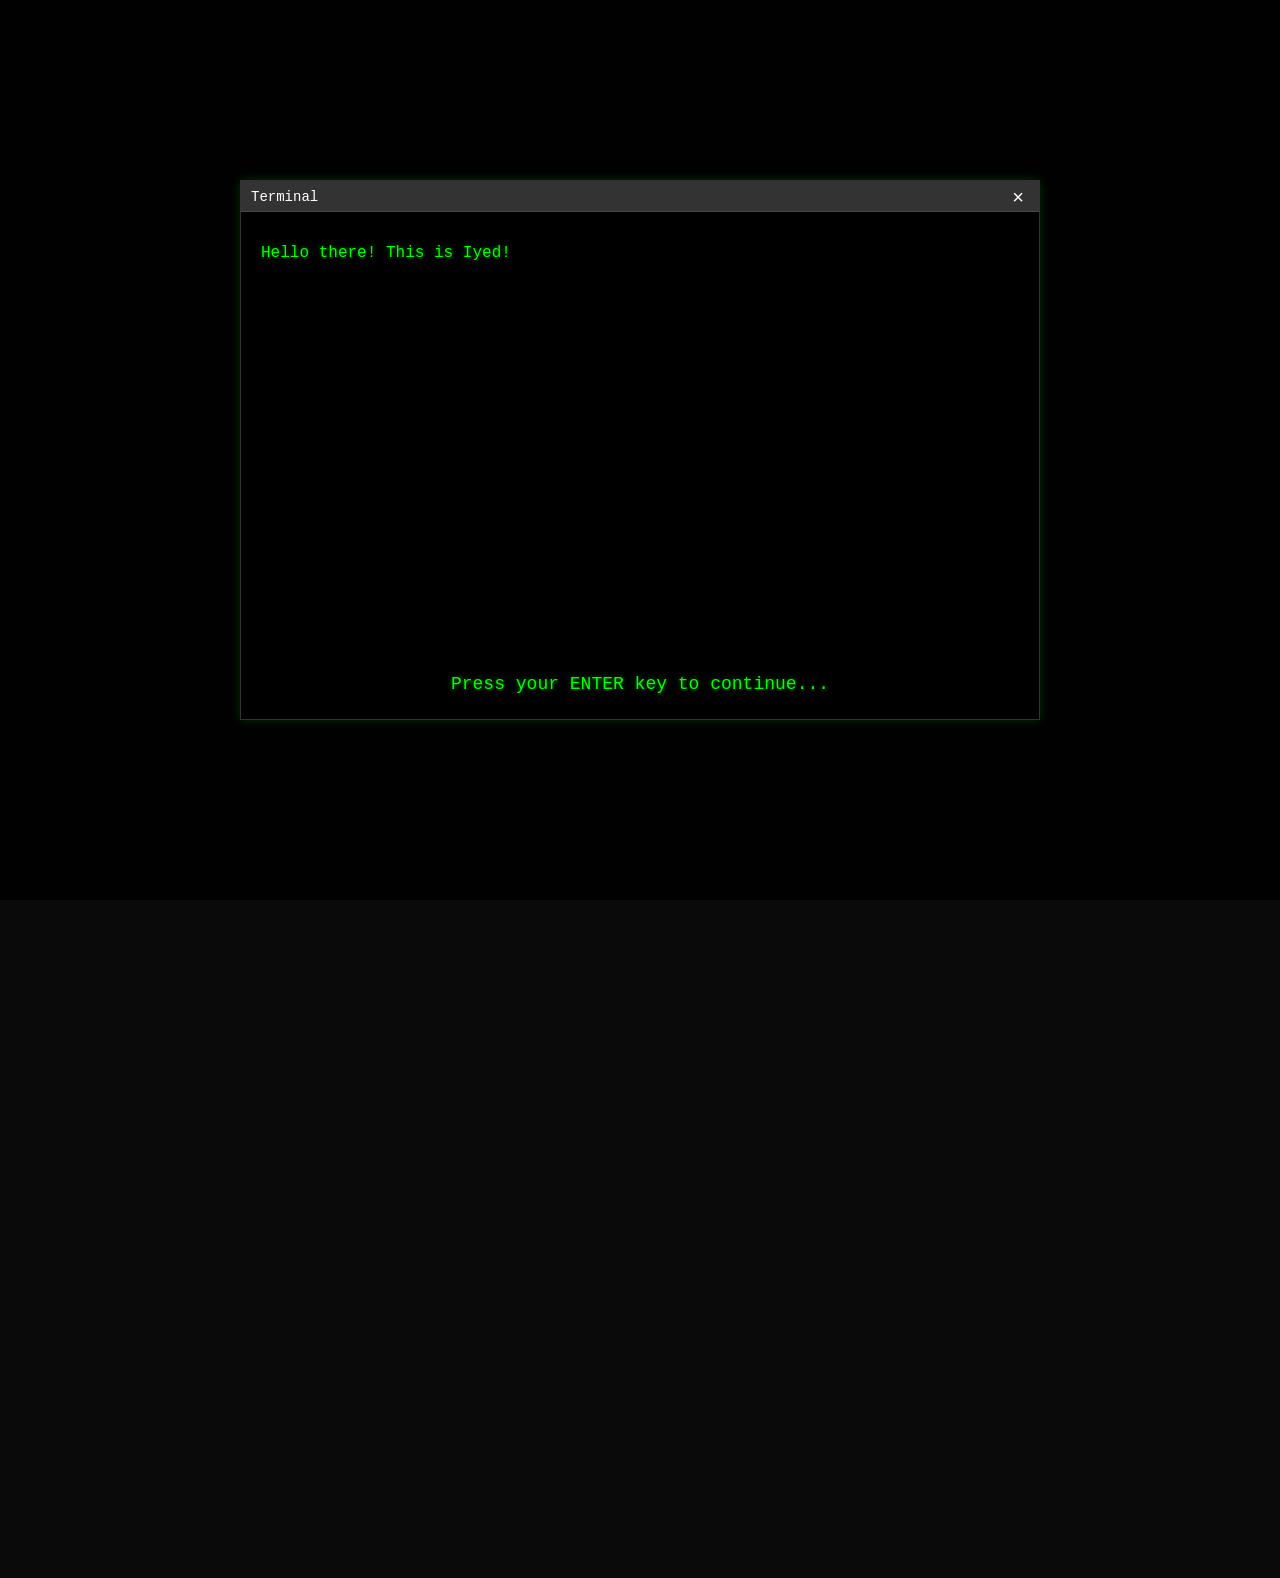
==== index.html @ 649e8eeb "Initial commit: Portfolio website with cyberpunk theme" ====
<!DOCTYPE html>
<html lang="en">
<head>
    <meta charset="UTF-8">
    <meta name="viewport" content="width=device-width, initial-scale=1.0">
    <title>Iyed Acheche | Cybersecurity Portfolio</title>
    <link rel="icon" type="image/x-icon" href="assets/images/profile-pic.ico">
    <link rel="stylesheet" href="styles.css">
    <link rel="stylesheet" href="https://cdnjs.cloudflare.com/ajax/libs/font-awesome/6.0.0/css/all.min.css">
</head>
<body>
    <!-- Terminal Intro Screen -->
    <div id="terminal-intro" class="active">
        <div class="terminal-content">
            <button class="close-button">×</button>
            <div id="terminal-text"></div>
            <div class="enter-prompt">Press your ENTER key to continue...</div>
        </div>
    </div>

    <!-- Main Content -->
    <main id="main-content" class="hidden">
        <header>
            <h1 id="glitch-name">IYED ACHECHE</h1>
            <p class="subtitle">{ STUDENT @ TCU }</p>
        </header>

        <section id="about">
            <h2>&lt;About_Me&gt;</h2>
            <div class="container">
                <div class="pixelated-image">
                    <img src="assets/images/iyed_acheche_professional_shot.jpeg" alt="Iyed Acheche - TCU Student">
                    <div class="pixel-overlay"></div>
                </div>
                <div class="about-text">
                    <p>I'm Iyed Acheche, a driven computer science student who began his journey at the African Leadership Academy in South Africa and now studies at TCU, pursuing my passion for building meaningful tech solutions. I'm especially inspired by Pan-African tech innovation and hope to play a role in shaping its future. I'm eager to bring my energy, creativity, and curiosity to a team that values impact and fresh ideas — and if we can share a few laughs along the way, even better.</p>
                </div>
            </div>
        </section>

        <section id="projects">
            <h2>&lt;Coding_Projects&gt;</h2>
            <div class="project-grid">
                <div class="project-card">
                    <h3>Hogwarts Artifacts Online</h3>
                    <p>A Java-based web application for managing magical artifacts, demonstrating secure software development practices and backend architecture.</p>
                    <div class="project-links">
                        <a href="https://github.com/IyedAcheche/hogwarts-artifacts-online" target="_blank" title="View Source Code">
                            <i class="fab fa-github"></i>
                        </a>
                    </div>
                </div>
                <div class="project-card">
                    <h3>Froggie Five-O <span class="status-tag">(Ongoing)</span></h3>
                    <p>A safety escort service application for TCU campus, built with React, Node.js, and MongoDB. Features real-time tracking, multi-role authentication, and interactive maps for campus safety.</p>
                    <div class="project-links">
                        <a href="https://github.com/IyedAcheche/froggie-five-o-project" target="_blank" title="View Source Code">
                            <i class="fab fa-github"></i>
                        </a>
                    </div>
                </div>
                <div class="project-card">
                    <h3>Next Project</h3>
                    <div class="coming-soon">
                        <i class="fas fa-code"></i>
                        <p>Coming Soon</p>
                    </div>
                    <div class="project-links">
                        <a href="#" title="Coming Soon">
                            <i class="fab fa-github"></i>
                        </a>
                    </div>
                </div>
            </div>
        </section>

        <section id="buttons-container">
            <h2>&lt;Resources&gt;</h2>
            <div class="container">
                <div class="buttons-wrapper">
                    <a href="assets/pdf/Get-To-Know-Iyed-Acheche.pdf" target="_blank" class="cyber-button">VIEW RESUME</a>
                    <button id="joke-button" class="cyber-button">GET A DAD JOKE</button>
                </div>
            </div>
            <div id="joke-terminal">
                <div class="joke-header">Dad Joke Terminal</div>
                <div id="joke-text"></div>
                <div class="joke-countdown"></div>
            </div>
        </section>

        <footer>
            <h2 class="contact-heading">Let's get in touch!</h2>
            <div class="social-links">
                <a href="https://github.com/IyedAcheche" class="social-icon" target="_blank" title="GitHub Profile">
                    <i class="fab fa-github"></i>
                </a>
                <a href="https://www.linkedin.com/in/iyedacheche/" class="social-icon" target="_blank" title="LinkedIn Profile">
                    <i class="fab fa-linkedin"></i>
                </a>
                <a href="https://x.com/iyedacheche" class="social-icon" target="_blank" title="X Profile">
                    <i class="fab fa-twitter"></i>
                </a>
                <a href="mailto:iyed.acheche@tcu.edu" class="social-icon" title="Email Me">
                    <i class="fas fa-envelope"></i>
                </a>
            </div>
        </footer>
    </main>
    <script src="script.js"></script>
</body>
</html>
---- styles.css ----
/* Variables */
:root {
    --primary-color: #00ff00;
    --secondary-color: #008000;
    --bg-color: #0a0a0a;
    --text-color: #ffffff;
    --card-bg: #111111;
    --purple-accent: #9333ea;
}

/* Base Styles */
* {
    margin: 0;
    padding: 0;
    box-sizing: border-box;
}

body {
    background-color: var(--bg-color);
    color: var(--text-color);
    font-family: 'Courier New', monospace;
    line-height: 1.6;
}

/* Terminal Intro Styles */
#terminal-intro {
    position: fixed;
    top: 0;
    left: 0;
    width: 100%;
    height: 100%;
    background: rgba(0, 0, 0, 0.95);
    display: flex;
    align-items: center;
    justify-content: center;
    z-index: 1000;
    font-family: 'Courier New', monospace;
}

.terminal-content {
    width: 80%;
    max-width: 800px;
    height: 60vh;
    background: rgba(0, 0, 0, 0.9);
    border: 1px solid #333;
    box-shadow: 0 0 10px rgba(0, 255, 0, 0.2);
    padding: 0;
    position: relative;
    overflow: hidden;
    transform-origin: center center;
    display: flex;
    flex-direction: column;
    will-change: transform;
}

.terminal-content::before {
    content: '';
    position: absolute;
    top: 0;
    left: 0;
    right: 0;
    height: 30px;
    background: #333;
    border-bottom: 1px solid #444;
    display: flex;
    align-items: center;
    justify-content: space-between;
    padding: 0 10px;
}

.terminal-content::after {
    content: 'Terminal';
    position: absolute;
    top: 5px;
    left: 10px;
    color: #fff;
    font-size: 14px;
}

.close-button {
    position: absolute;
    top: 5px;
    right: 10px;
    background: none;
    border: none;
    color: #fff;
    font-size: 20px;
    cursor: pointer;
    padding: 0 5px;
    transition: color 0.3s;
    z-index: 1;
}

.close-button:hover {
    color: #f00;
}

#terminal-intro.collapse {
    animation: techFadeOut 0.8s forwards;
    pointer-events: none;
}

@keyframes techFadeOut {
    0% {
        transform: scale(1);
        opacity: 1;
        filter: brightness(1) contrast(1);
    }
    20% {
        transform: scale(0.95);
        opacity: 0.9;
        filter: brightness(1.2) contrast(1.2);
    }
    40% {
        transform: scale(0.9);
        opacity: 0.8;
        filter: brightness(1.5) contrast(1.5);
    }
    60% {
        transform: scale(0.8);
        opacity: 0.6;
        filter: brightness(2) contrast(2);
    }
    80% {
        transform: scale(0.6);
        opacity: 0.3;
        filter: brightness(3) contrast(3);
    }
    100% {
        transform: scale(0);
        opacity: 0;
        filter: brightness(4) contrast(4);
        display: none;
    }
}

#terminal-intro.collapse .terminal-content {
    animation: glitchOut 0.8s forwards;
}

@keyframes glitchOut {
    0% {
        transform: scale(1);
        opacity: 1;
    }
    15% {
        transform: scale(0.95) translateX(2px);
        opacity: 0.9;
    }
    30% {
        transform: scale(0.9) translateX(-2px);
        opacity: 0.8;
    }
    45% {
        transform: scale(0.8) translateX(3px);
        opacity: 0.6;
    }
    60% {
        transform: scale(0.6) translateX(-3px);
        opacity: 0.4;
    }
    75% {
        transform: scale(0.4) translateX(4px);
        opacity: 0.2;
    }
    90% {
        transform: scale(0.2) translateX(-4px);
        opacity: 0.1;
    }
    100% {
        transform: scale(0);
        opacity: 0;
        display: none;
    }
}

#terminal-text {
    margin-top: 40px;
    color: #0f0;
    font-size: 16px;
    line-height: 1.5;
    text-shadow: 0 0 5px rgba(0, 255, 0, 0.5);
    padding: 20px;
    flex: 1;
    position: relative;
    white-space: pre-wrap;
    transform-origin: inherit;
    will-change: transform;
    overflow: hidden;
}

.terminal-cursor {
    display: inline-block;
    width: 12px;
    height: 20px;
    background: #0f0;
    animation: blink 1s infinite;
    position: absolute;
    top: 0;
    left: 0;
}

.typing-cursor {
    position: relative;
    display: inline-block;
}

.typing-cursor::after {
    content: '|';
    position: absolute;
    right: -5px;
    color: #0f0;
    animation: blink 1s infinite;
}

.enter-prompt {
    margin-top: 20px;
    color: #0f0;
    font-size: 18px;
    animation: pulse 2s infinite;
    text-shadow: 0 0 5px rgba(0, 255, 0, 0.5);
    padding: 20px;
    text-align: center;
}

@keyframes pulse {
    0% { opacity: 0.4; }
    50% { opacity: 1; }
    100% { opacity: 0.4; }
}

/* Falling Letters Animation */
.falling-letter {
    position: absolute;
    color: #0f0;
    animation: fall 2s forwards;
    pointer-events: none;
}

@keyframes fall {
    0% {
        transform: translateY(0) rotate(0deg);
        opacity: 1;
    }
    100% {
        transform: translateY(100vh) rotate(360deg);
        opacity: 0;
    }
}

/* Layout */
#main-content {
    max-width: 1400px;
    margin: 0 auto;
    padding: 2rem;
    opacity: 0;
    position: relative;
    z-index: 1;
    visibility: hidden;
    display: flex;
    flex-direction: column;
    align-items: center;
}

#main-content:not(.hidden) {
    opacity: 1;
    visibility: visible;
    animation: quickReveal 0.3s forwards;
}

/* Header Styles */
header {
    text-align: center;
    margin-bottom: 4rem;
}

#glitch-name {
    font-size: 4rem;
    margin-bottom: 1rem;
    animation: glitch 3s infinite;
}

.subtitle {
    color: var(--primary-color);
    font-size: 1.2rem;
}

/* Section Headers */
section h2 {
    color: var(--primary-color);
    font-size: 2rem;
    font-family: 'Courier New', monospace;
    max-width: 900px;
    width: 100%;
    margin: 0 auto 2rem;
    text-align: left;
}

/* Common Container Styles */
.container {
    max-width: 900px;
    width: 100%;
    margin: 0 auto;
    position: relative;
}

/* About Section */
#about {
    width: 100%;
    margin-bottom: 4rem;
}

#about .container {
    display: flex;
    align-items: stretch;
    gap: 3rem;
    margin: 0 auto;
    max-width: 900px;
    width: 100%;
    padding: 0;
    min-height: 350px;
}

.pixelated-image {
    position: relative;
    width: 350px;
    height: 350px;
    flex-shrink: 0;
    border: 2px solid var(--primary-color);
    overflow: hidden;
}

.pixelated-image::after {
    content: '';
    position: absolute;
    inset: -2px;
    box-shadow: 0 0 15px var(--primary-color);
    pointer-events: none;
}

.pixelated-image img {
    width: 100%;
    height: 100%;
    object-fit: cover;
    filter: grayscale(100%) contrast(110%) brightness(95%);
}

.pixel-overlay {
    display: none;
}

.about-text {
    flex: 1;
    display: flex;
    align-items: center;
}

.about-text p {
    font-size: 1.1rem;
    line-height: 1.8;
    color: var(--text-color);
    opacity: 0.9;
}

/* Projects Section */
.project-grid {
    display: grid;
    grid-template-columns: repeat(3, 1fr);
    gap: 2rem;
    margin: 2rem 0;
    max-width: 900px;
    width: 100%;
}

.project-card {
    background: var(--card-bg);
    padding: 1.5rem;
    border: 1px solid var(--primary-color);
    transition: transform 0.3s;
    min-height: 250px;
    position: relative;
    display: flex;
    flex-direction: column;
}

.project-card:hover {
    transform: translateY(-5px);
}

.project-card h3 {
    color: var(--primary-color);
    margin-bottom: 0.8rem;
    font-size: 1.1rem;
    line-height: 1.4;
}

.status-tag {
    font-size: 0.8rem;
    color: var(--primary-color);
    opacity: 0.8;
    font-style: italic;
    margin-left: 0.5rem;
}

.project-card p {
    font-size: 0.85rem;
    line-height: 1.5;
    margin-bottom: 2rem;
    flex-grow: 1;
    overflow-y: auto;
    max-height: 150px;
}

.project-links {
    position: absolute;
    bottom: 1rem;
    left: 1rem;
}

.project-links a {
    color: var(--primary-color);
    font-size: 1.2rem;
    transition: color 0.3s;
}

.project-links a:hover {
    color: var(--secondary-color);
}

.coming-soon {
    color: var(--primary-color);
    opacity: 0.7;
    text-align: center;
    position: absolute;
    top: 50%;
    left: 50%;
    transform: translate(-50%, -50%);
    width: 100%;
}

/* Buttons Section */
#buttons-container {
    width: 100%;
    margin-bottom: 4rem;
}

#buttons-container .container {
    max-width: 900px;
    width: 100%;
    margin: 0 auto;
    position: relative;
}

.buttons-wrapper {
    display: flex;
    justify-content: center;
    gap: 4rem;
    margin: 2rem auto;
    max-width: 600px;
    position: relative;
    z-index: 3;
}

.cyber-button {
    background: var(--bg-color);
    padding: 20px 40px;
    text-decoration: none;
    font-family: 'Courier New', monospace;
    font-size: 1.2rem;
    position: relative;
    overflow: hidden;
    transition: all 0.3s ease;
    display: inline-block;
    cursor: pointer;
    min-width: 200px;
    text-transform: uppercase;
}

.cyber-button:first-child {
    border: 2px solid var(--primary-color);
    color: var(--primary-color);
}

.cyber-button:last-child {
    border: 2px solid var(--purple-accent);
    color: var(--purple-accent);
}

.cyber-button::before {
    content: '';
    position: absolute;
    inset: -2px;
    pointer-events: none;
    opacity: 0;
    transition: opacity 0.3s ease;
}

.cyber-button:first-child::before {
    box-shadow: 0 0 15px var(--primary-color);
}

.cyber-button:last-child::before {
    box-shadow: 0 0 15px var(--purple-accent);
}

.cyber-button:hover {
    transform: translateY(-2px);
}

.cyber-button:first-child:hover {
    background: transparent;
    color: var(--primary-color);
}

.cyber-button:last-child:hover {
    background: transparent;
    color: var(--purple-accent);
}

.cyber-button:hover::before {
    opacity: 1;
}

/* Dad Joke Terminal */
#joke-terminal {
    position: absolute;
    left: 50%;
    transform: translateX(-50%);
    width: 500px;
    height: 0;
    opacity: 0;
    background: var(--bg-color);
    border: 2px solid var(--primary-color);
    margin-top: 2rem;
    overflow: hidden;
    transition: all 0.3s ease;
    z-index: 2;
    display: flex;
    flex-direction: column;
    box-shadow: 0 0 15px rgba(0, 255, 0, 0.2);
}

#joke-terminal.active {
    height: 200px;
    opacity: 1;
}

.joke-header {
    background: var(--primary-color);
    color: var(--bg-color);
    padding: 8px 15px;
    font-family: 'Courier New', monospace;
    font-size: 1rem;
    text-align: center;
}

#joke-text {
    padding: 20px;
    font-family: 'Courier New', monospace;
    color: var(--primary-color);
    font-size: 1.1rem;
    line-height: 1.6;
    text-align: center;
    flex: 1;
    display: flex;
    align-items: center;
    justify-content: center;
    background: transparent;
}

.joke-countdown {
    padding: 8px 15px;
    font-family: 'Courier New', monospace;
    font-size: 0.9rem;
    color: var(--primary-color);
    text-align: center;
    height: 35px;
    display: flex;
    align-items: center;
    justify-content: center;
    border-top: 1px solid var(--primary-color);
    background: transparent;
}

/* Footer */
footer {
    position: relative;
    z-index: 1;
    background: var(--bg-color);
    padding: 1rem 0;
    transition: transform 0.3s ease, margin-top 0.3s ease;
}

footer.shift-down {
    margin-top: 200px;
    transform: translateY(0);
}

#contact {
    position: relative;
    z-index: 1;
    margin-top: 2rem;
    padding: 2rem 0;
}

.contact-heading {
    color: var(--primary-color);
    font-size: 1.5rem;
    font-family: 'Courier New', monospace;
    text-align: center;
    margin-bottom: 1rem;
}

.social-links {
    display: flex;
    gap: 30px;
    justify-content: center;
    position: relative;
    z-index: 3;
    padding: 0.5rem 0;
}

.social-icon {
    color: var(--primary-color);
    font-size: 24px;
    transition: 0.3s;
}

.social-icon:hover {
    transform: scale(1.2);
    color: var(--secondary-color);
}

/* Animations */
@keyframes quickReveal {
    0% { transform: scale(0.98); }
    100% { transform: scale(1); }
}

@keyframes glitch {
    0% { transform: none; opacity: 1; }
    7% { transform: skew(-0.5deg, -0.9deg); opacity: 0.75; }
    10% { transform: none; opacity: 1; }
    27% { transform: none; opacity: 1; }
    30% { transform: skew(0.8deg, -0.1deg); opacity: 0.75; }
    35% { transform: none; opacity: 1; }
    52% { transform: none; opacity: 1; }
    55% { transform: skew(-1deg, 0.2deg); opacity: 0.75; }
    50% { transform: none; opacity: 1; }
    100% { transform: none; opacity: 1; }
}

/* Responsive Design */
@media (max-width: 1024px) {
    #main-content { max-width: 1200px; }
    #about .container,
    .project-grid { max-width: 800px; }
    .pixelated-image {
        width: 220px;
        height: 320px;
    }
}

@media (max-width: 768px) {
    #about .container {
        flex-direction: column;
        text-align: center;
        align-items: center;
    }
    
    .pixelated-image {
        width: 180px;
        height: 260px;
        margin: 0 auto;
    }
    
    .about-text {
        padding-top: 2rem;
        max-width: 100%;
        text-align: center;
    }
    
    #glitch-name { font-size: 3rem; }
    
    .project-grid {
        grid-template-columns: 1fr;
        gap: 1.5rem;
    }
    
    .project-card { min-height: 200px; }
    
    #about h2 {
        text-align: center;
        padding: 0 1rem;
    }
    
    .buttons-wrapper {
        flex-direction: column;
        align-items: center;
        gap: 1rem;
    }
}
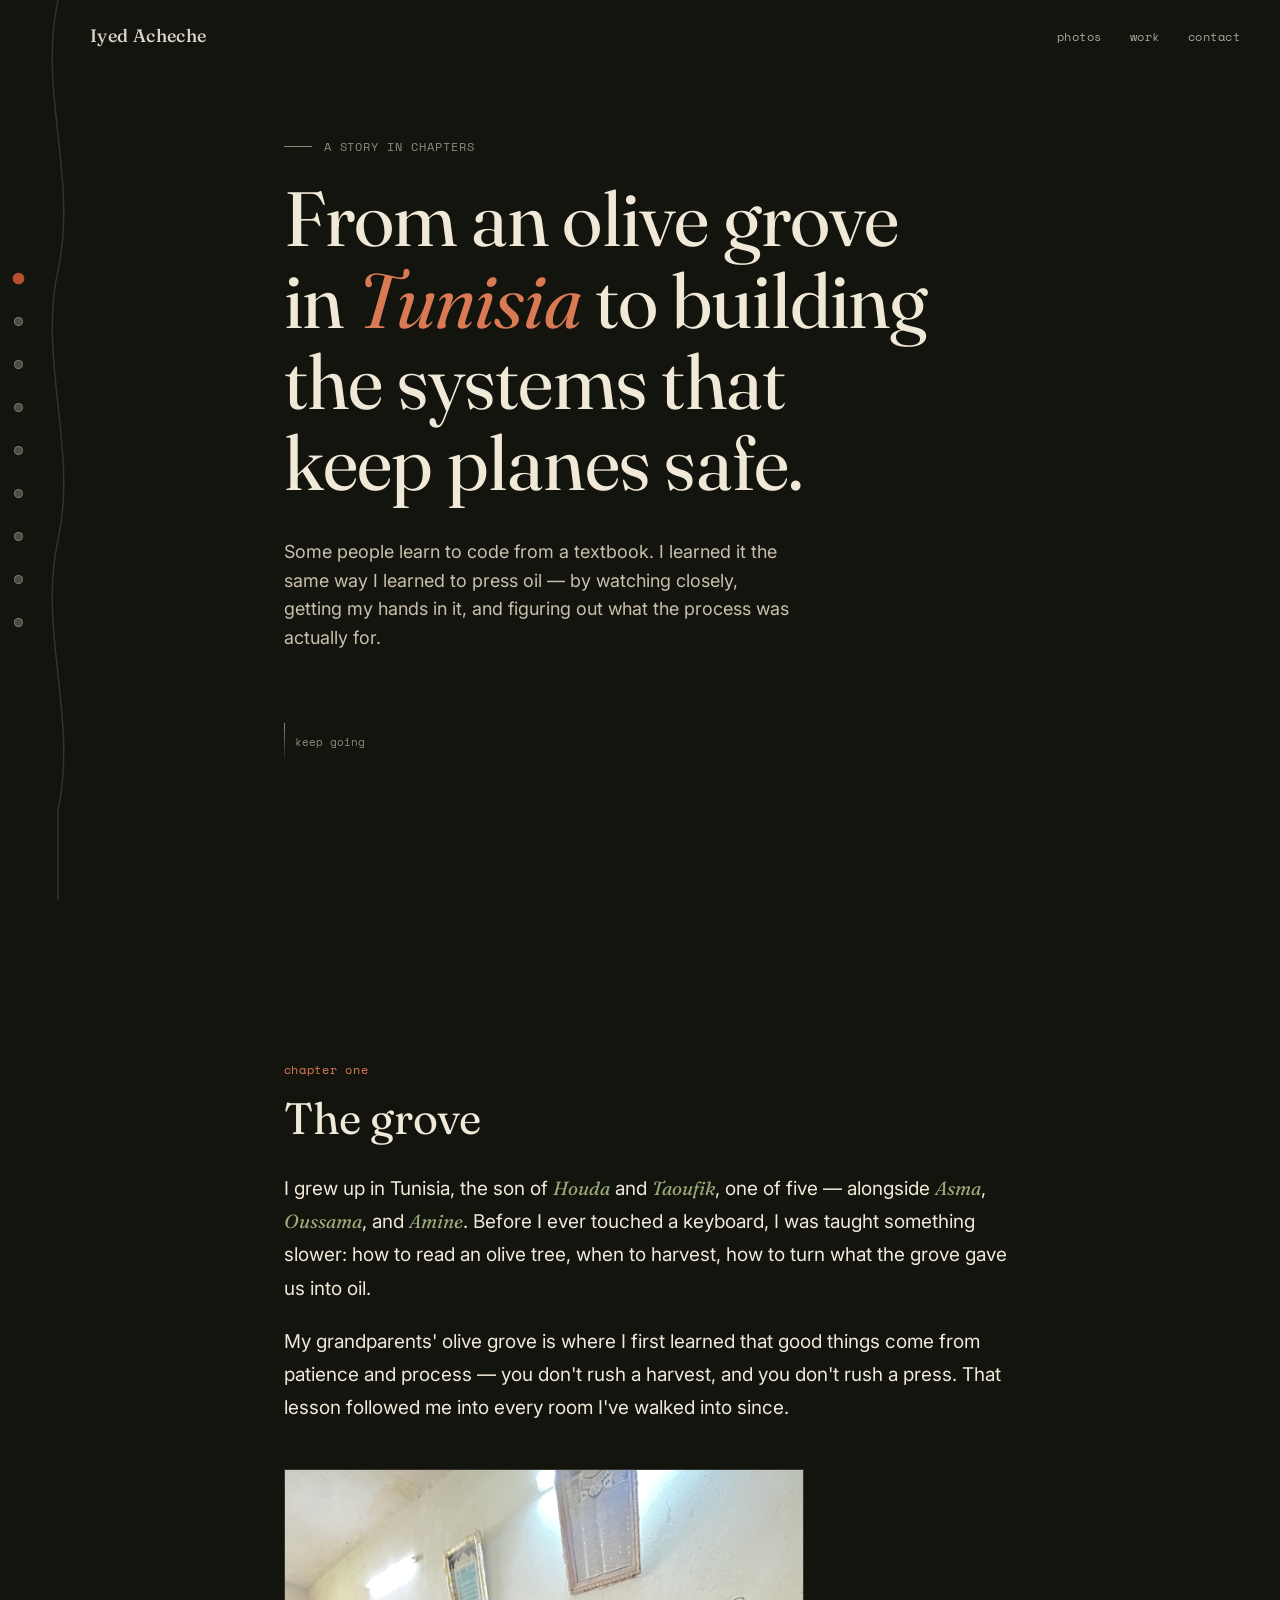
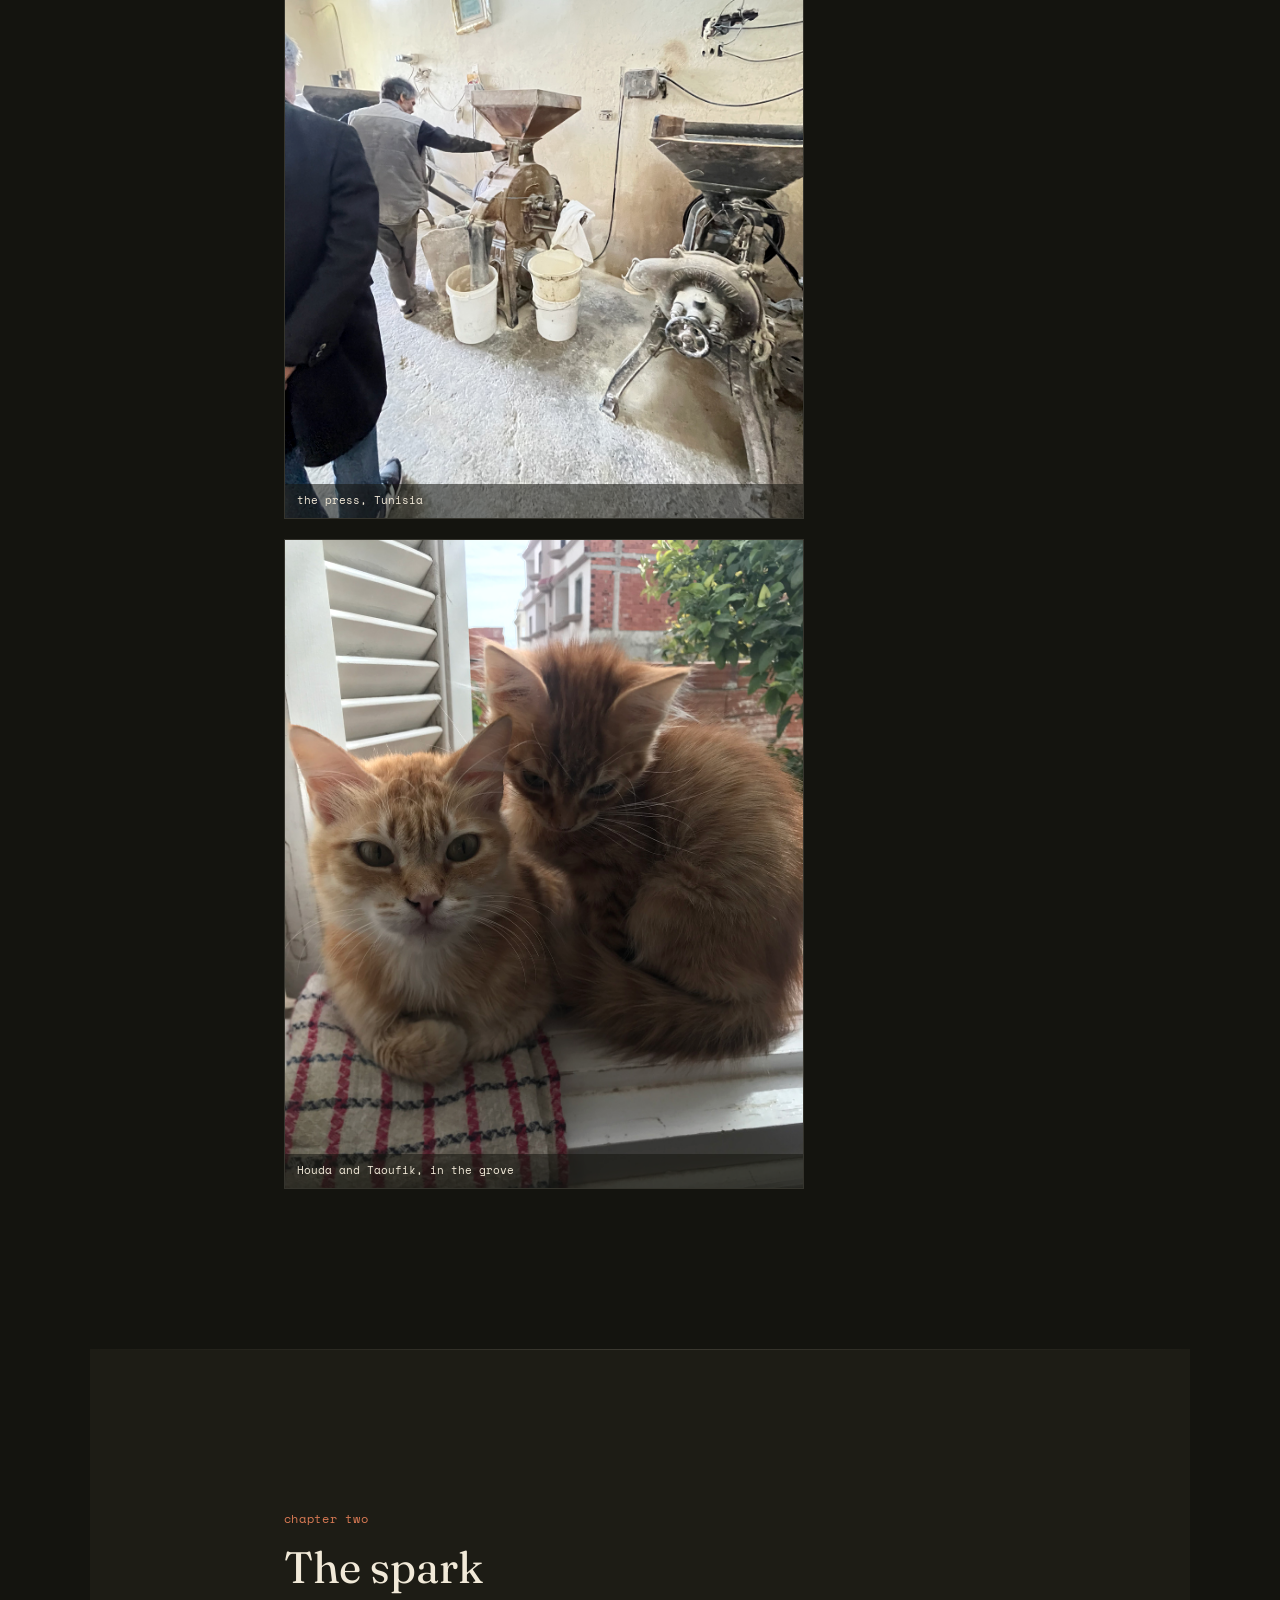
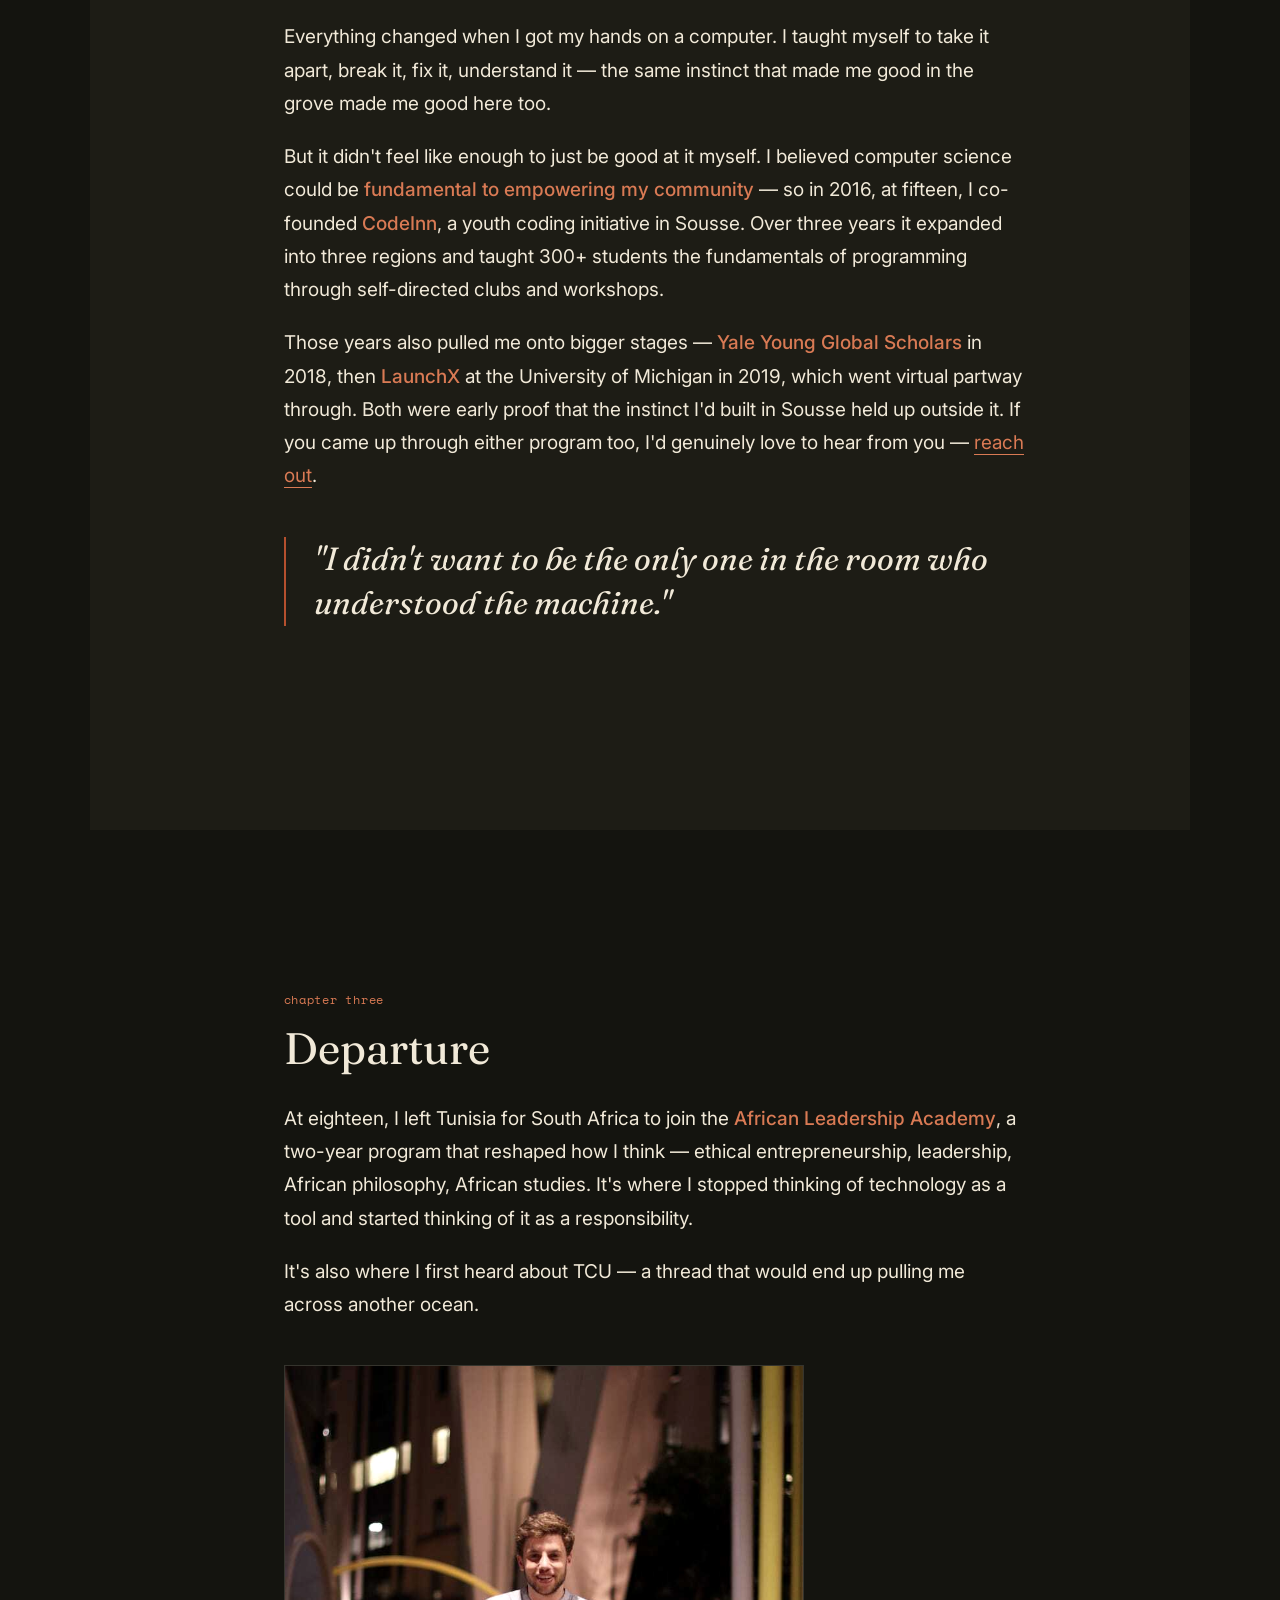
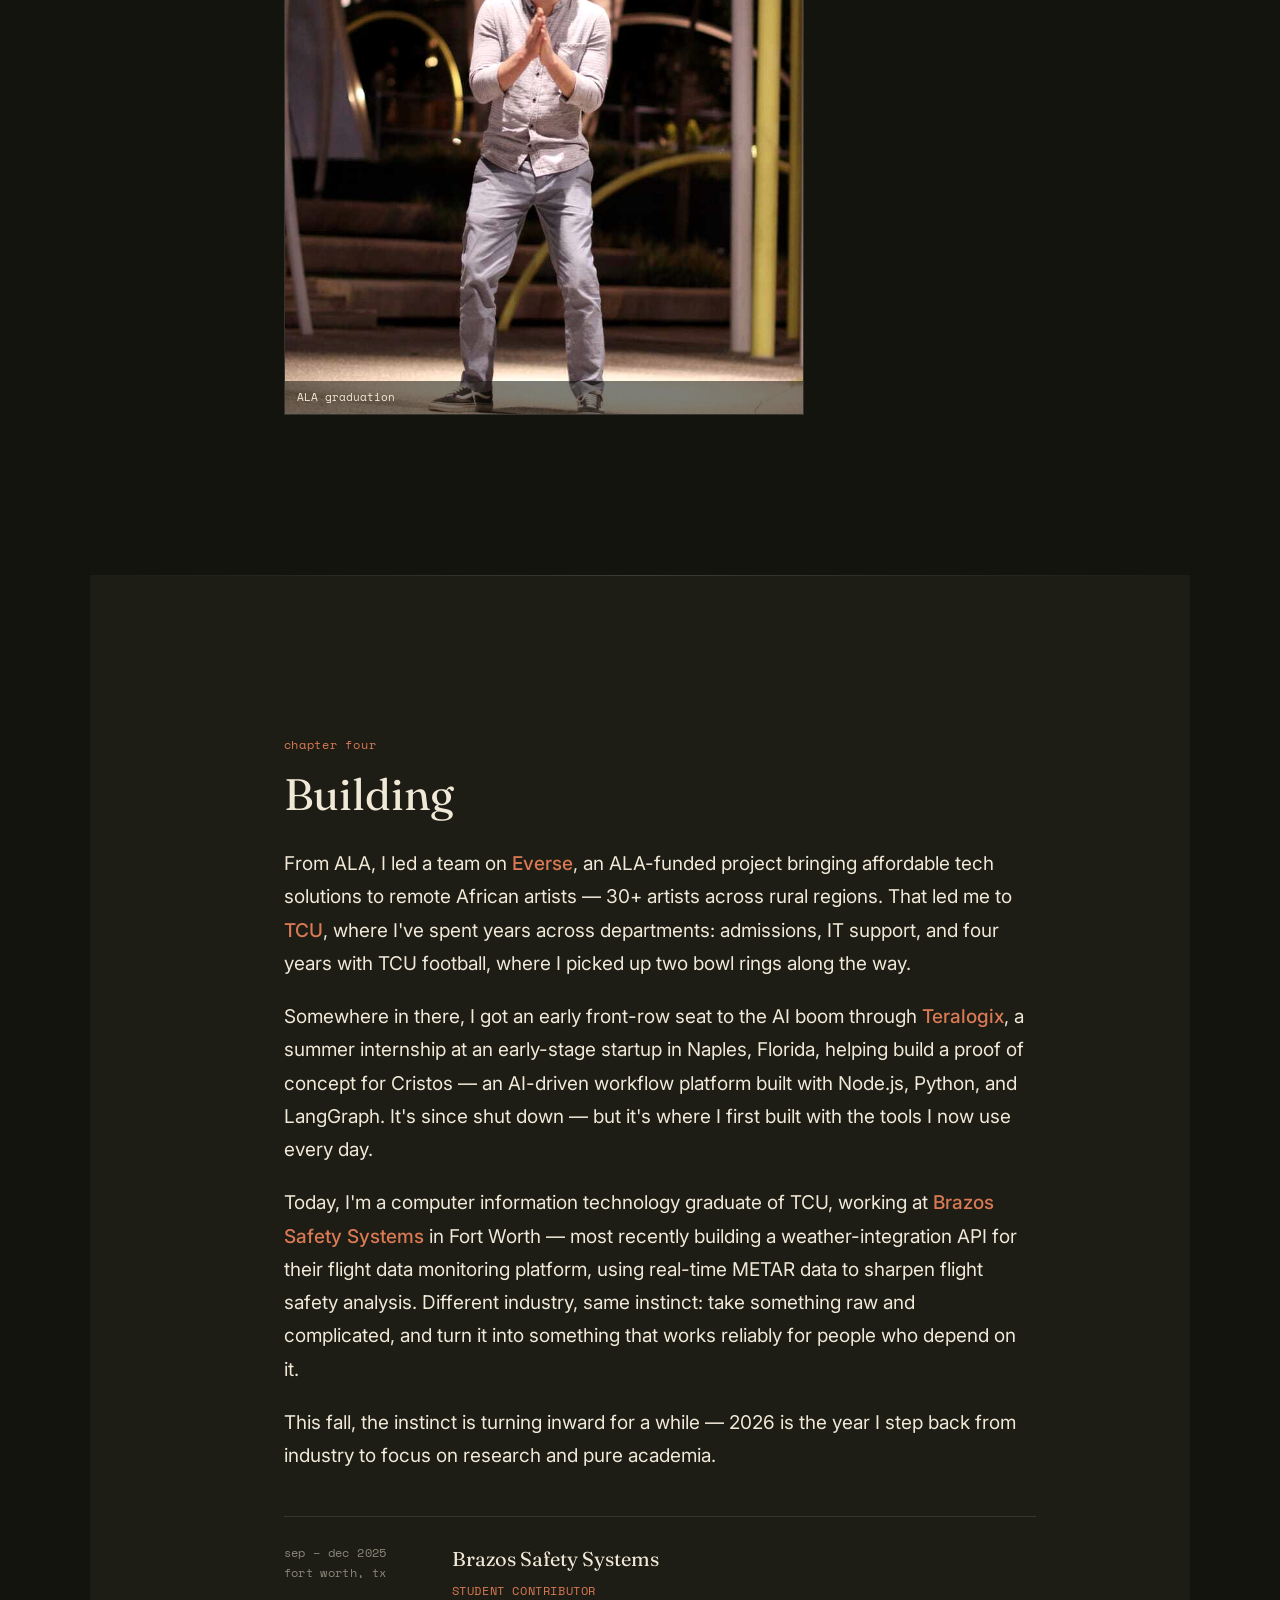
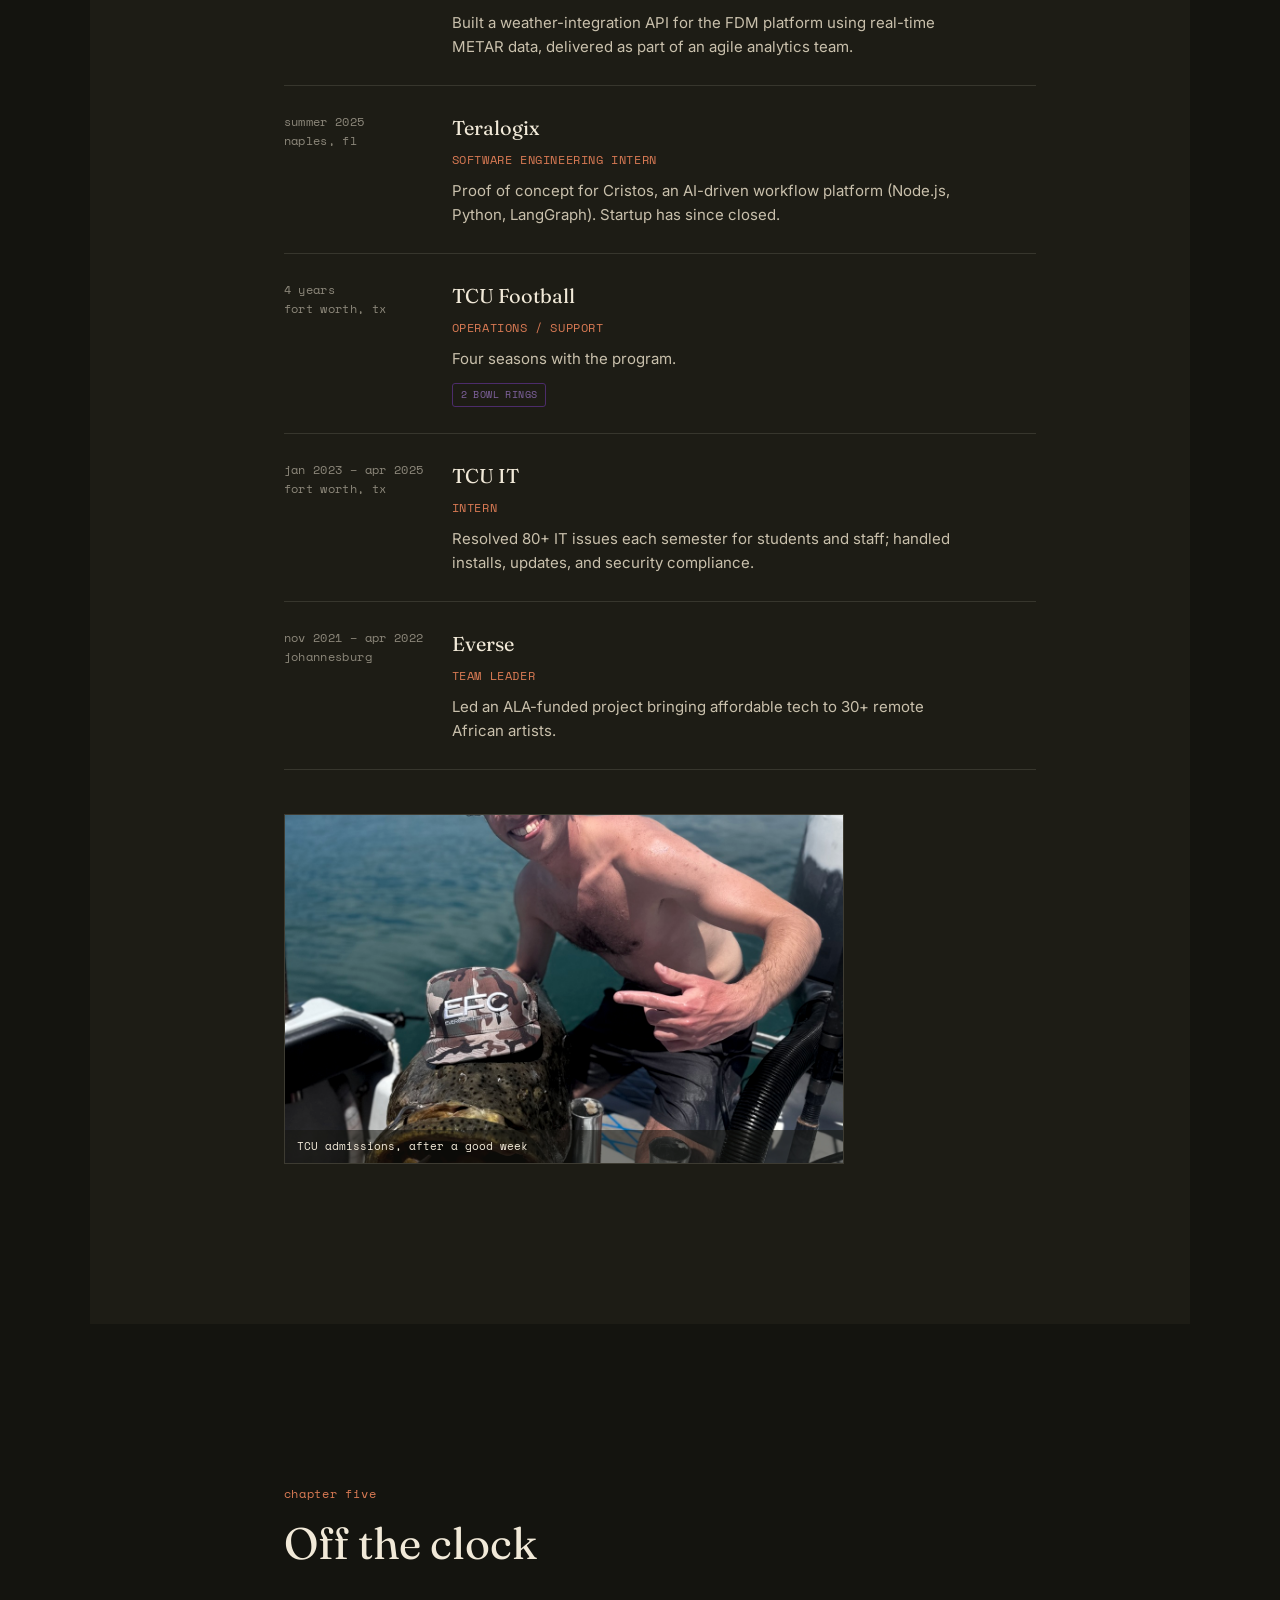
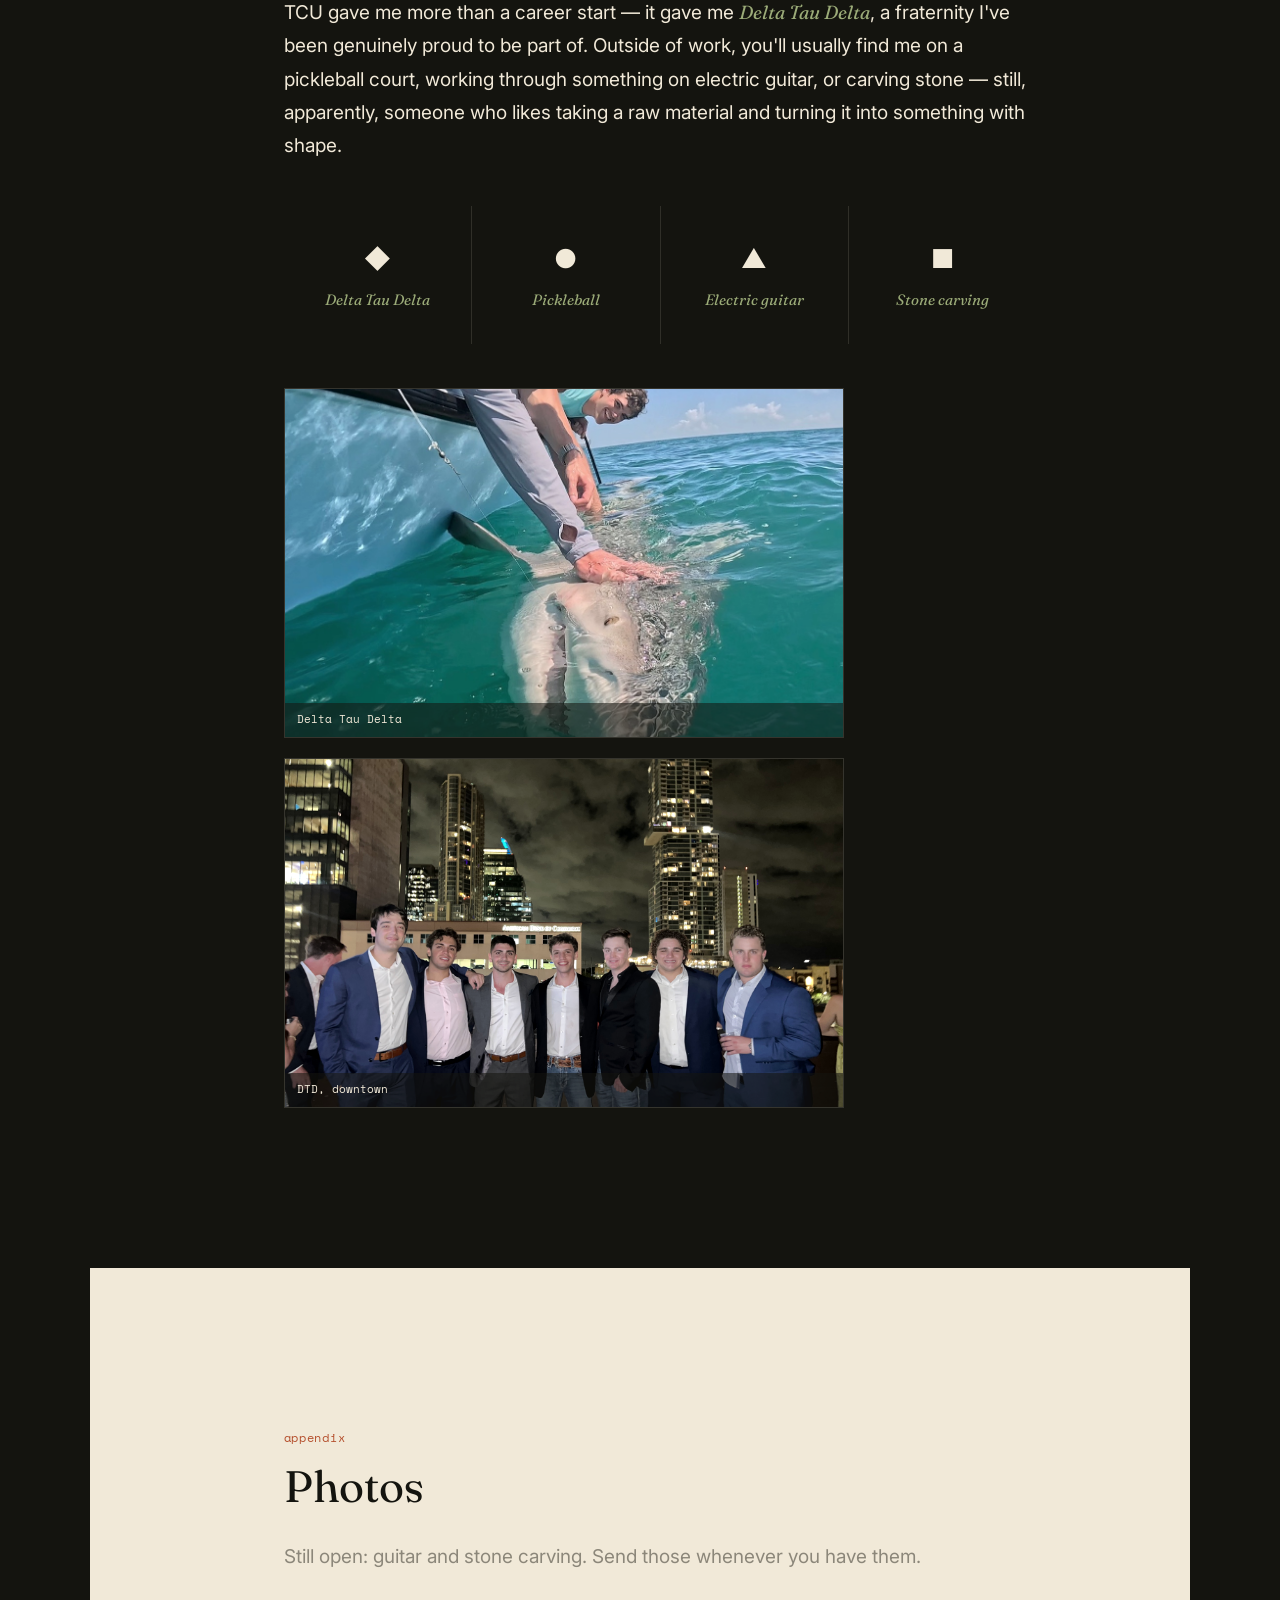
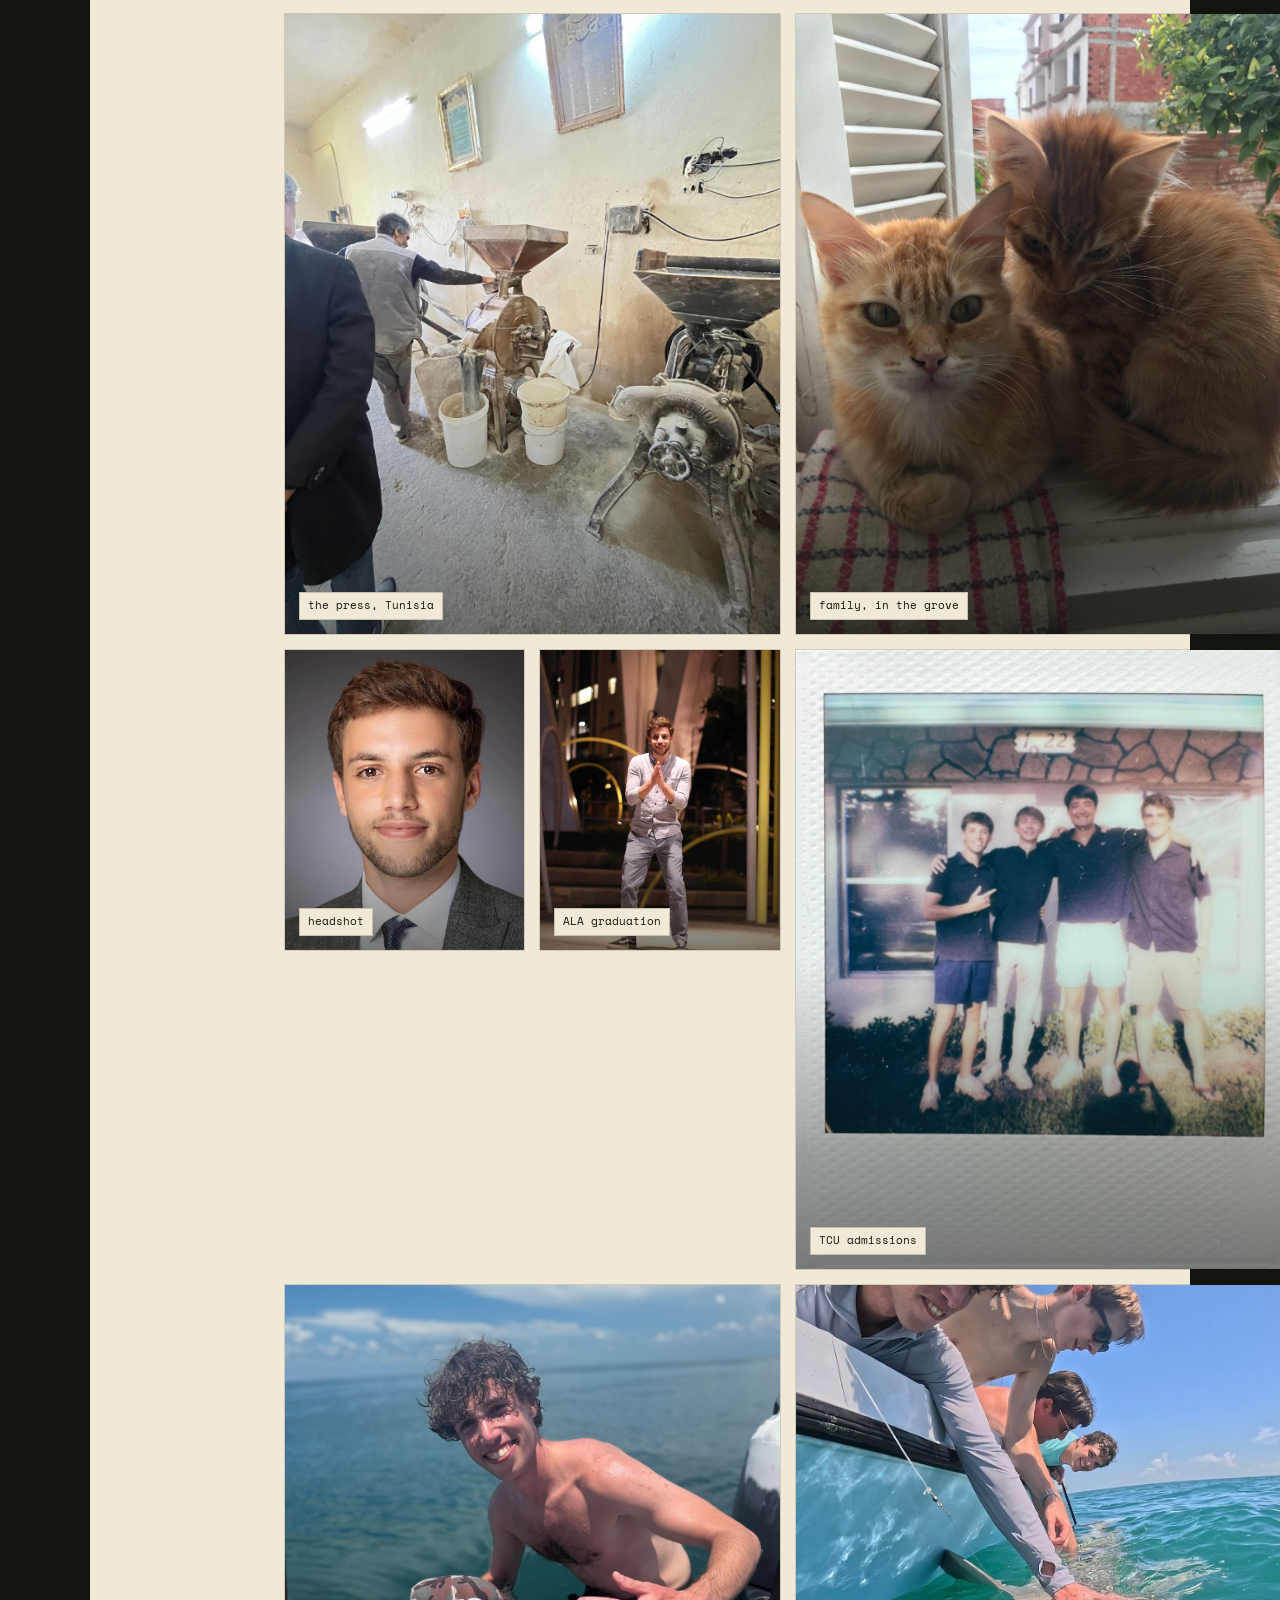
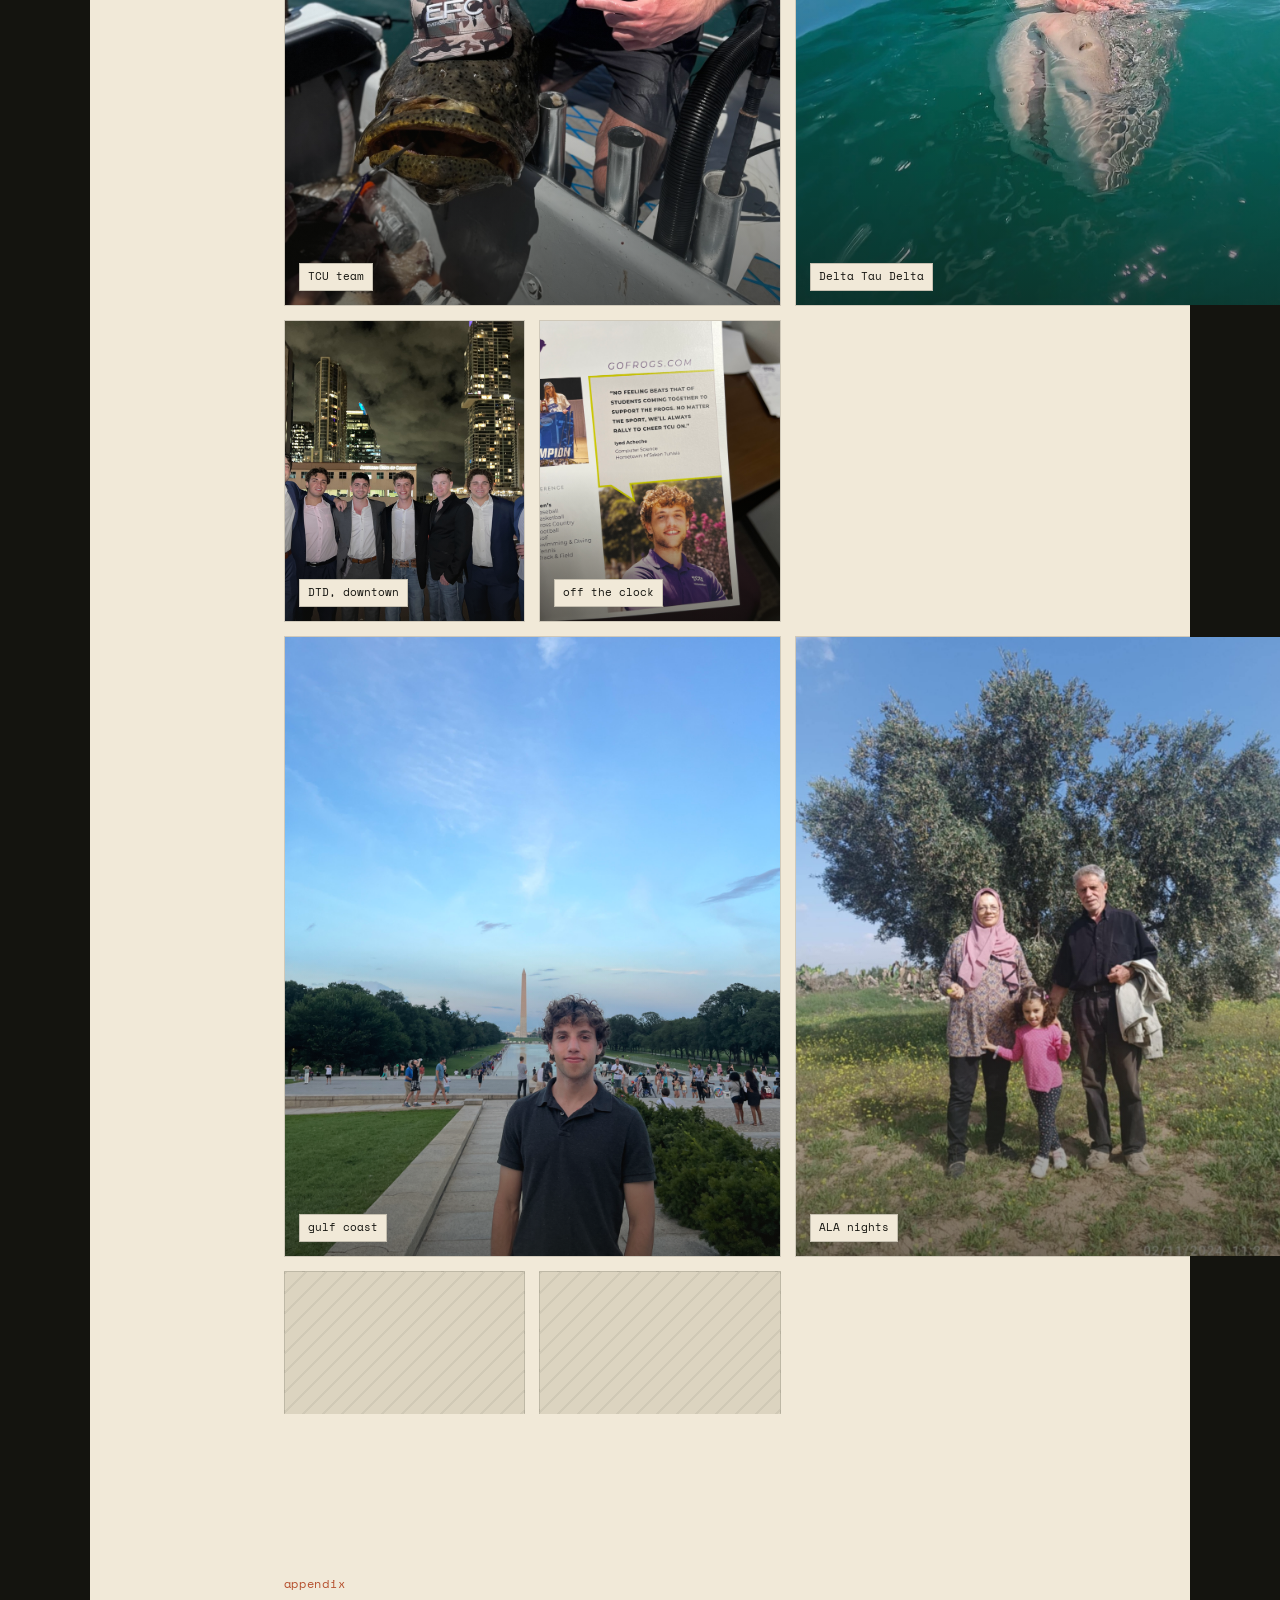
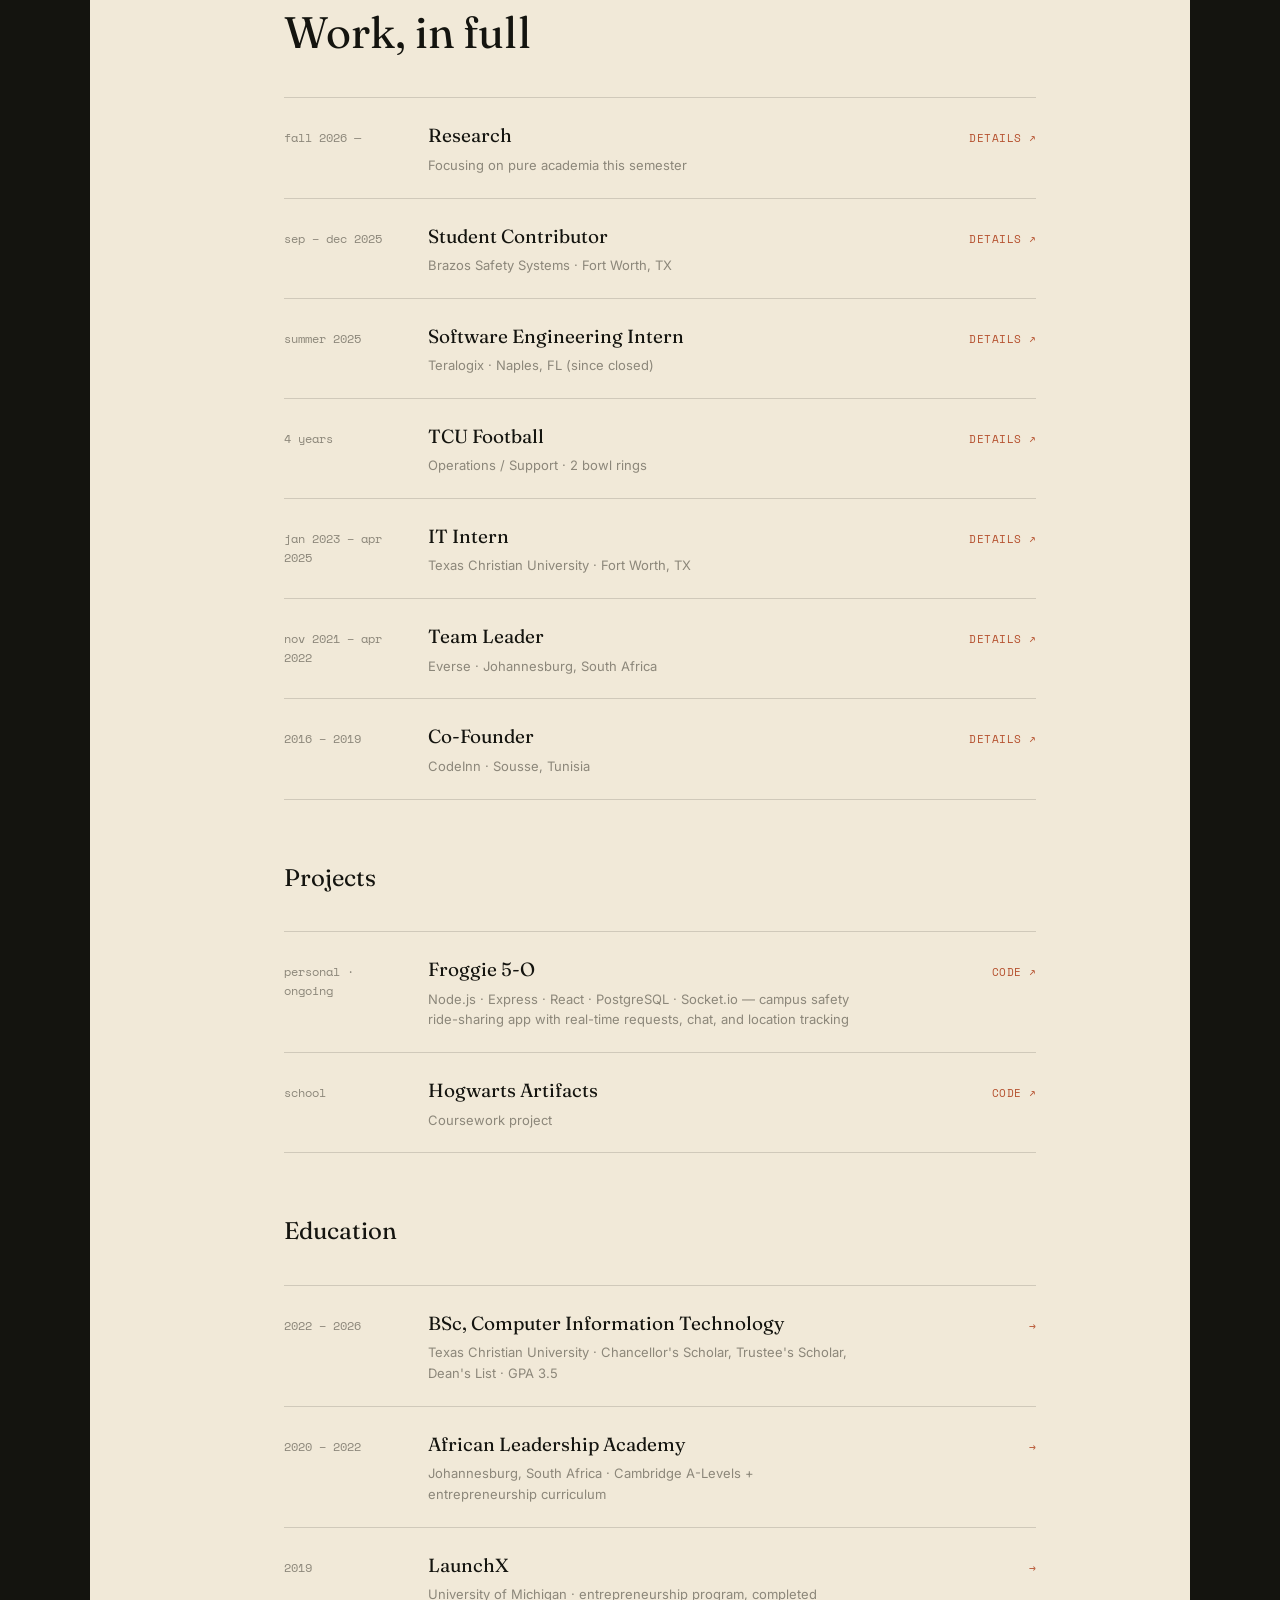
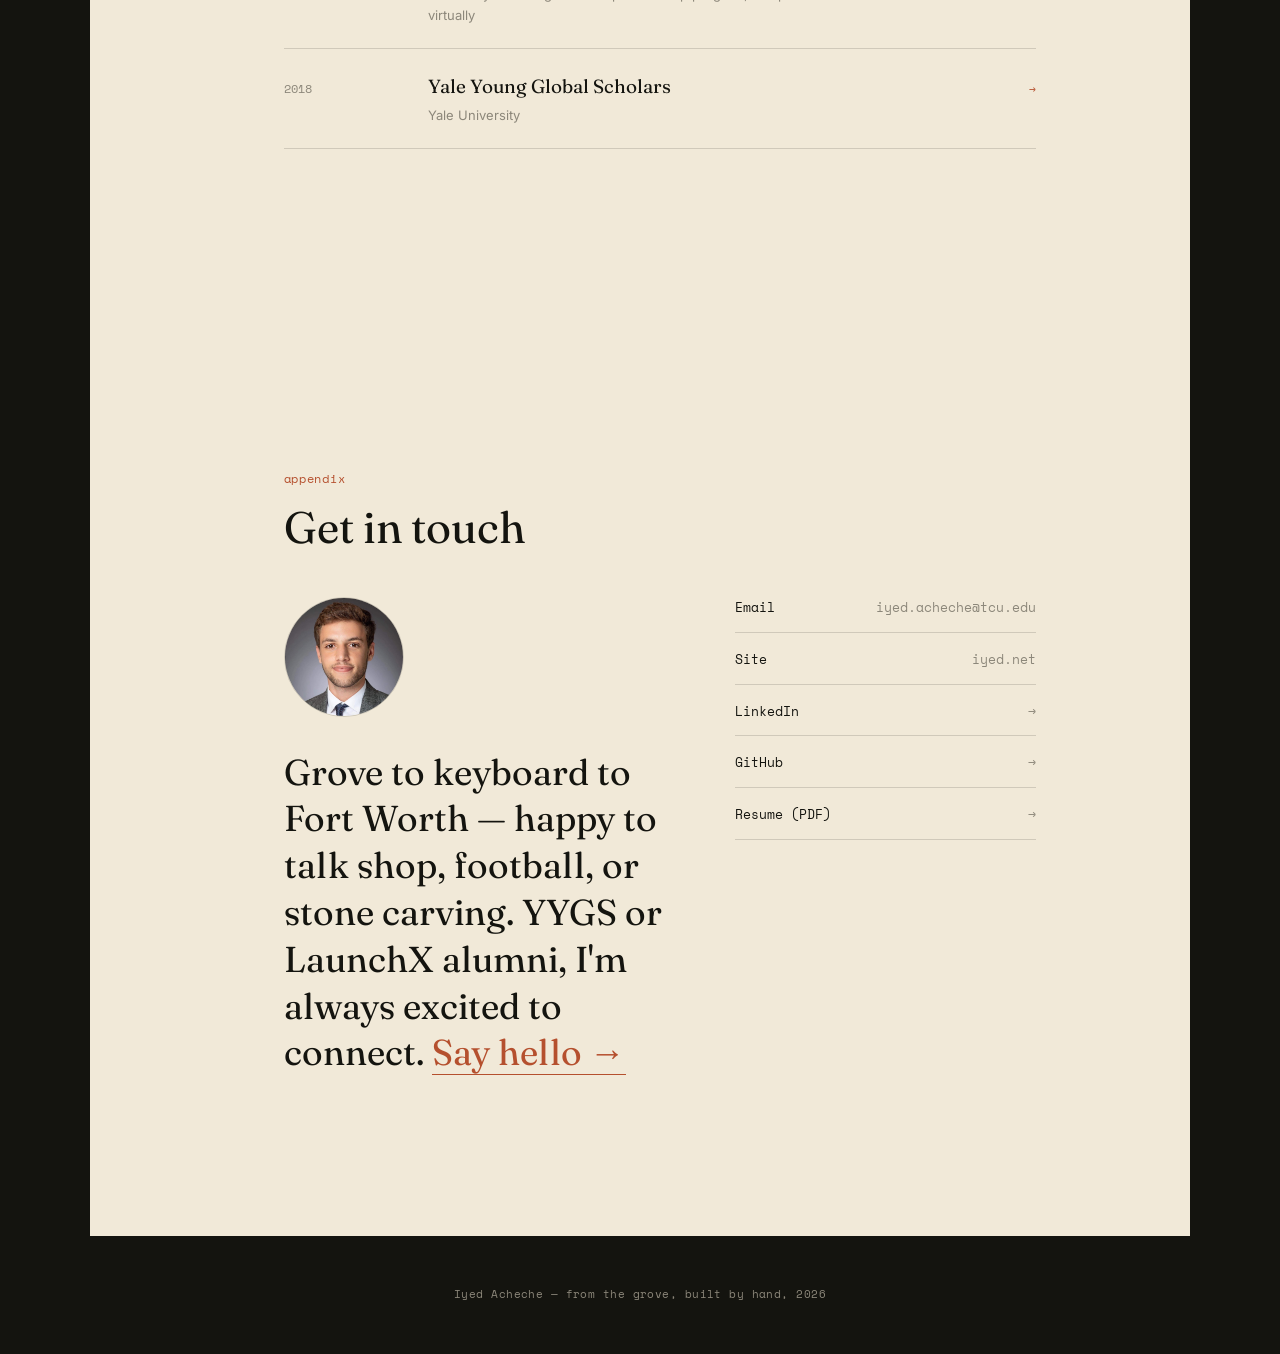
==== commit b3f69869: "Replace site with new self-contained build (index.html, photos, resume)" ====
--- a/index.html
+++ b/index.html
@@ -1,112 +1,624 @@
 <!DOCTYPE html>
 <html lang="en">
 <head>
-    <meta charset="UTF-8">
-    <meta name="viewport" content="width=device-width, initial-scale=1.0">
-    <title>Iyed Acheche | Cybersecurity Portfolio</title>
-    <link rel="icon" type="image/x-icon" href="assets/images/profile-pic.ico">
-    <link rel="stylesheet" href="styles.css">
-    <link rel="stylesheet" href="https://cdnjs.cloudflare.com/ajax/libs/font-awesome/6.0.0/css/all.min.css">
+<meta charset="UTF-8">
+<meta name="viewport" content="width=device-width, initial-scale=1.0">
+<title>Iyed Acheche — from the grove</title>
+<link rel="preconnect" href="https://fonts.googleapis.com">
+<link rel="preconnect" href="https://fonts.gstatic.com" crossorigin>
+<link href="https://fonts.googleapis.com/css2?family=Fraunces:opsz,wght@9..144,300;9..144,400;9..144,500;9..144,600&family=Inter:wght@400;500;600&family=Space+Mono:wght@400;700&display=swap" rel="stylesheet">
+<style>
+  :root{
+    --ink:#14140F;
+    --ink-2:#1D1C15;
+    --bone:#F1E9D8;
+    --bone-dim:#C9C0AC;
+    --olive:#6B7A4F;
+    --olive-light:#9BAB78;
+    --rust:#B5502E;
+    --rust-light:#D97A54;
+    --purple:#4C2C6B;
+    --purple-light:#8163A0;
+    --stone:#8C877A;
+    --serif:'Fraunces', serif;
+    --sans:'Inter', sans-serif;
+    --mono:'Space Mono', monospace;
+  }
+  *{margin:0;padding:0;box-sizing:border-box;}
+  html{scroll-behavior:smooth;}
+  body{
+    background:var(--ink);
+    color:var(--bone);
+    font-family:var(--sans);
+    line-height:1.6;
+    overflow-x:hidden;
+  }
+  ::selection{background:var(--rust);color:var(--bone);}
+
+  /* Root line signature nav */
+  .rootline{
+    position:fixed;
+    left:28px;
+    top:0;
+    bottom:0;
+    width:60px;
+    z-index:50;
+    pointer-events:none;
+  }
+  .rootline svg{height:100%;width:100%;}
+  .rootline .track{stroke:rgba(241,233,216,0.14);stroke-width:1.5;fill:none;}
+  .rootline .fill{stroke:var(--rust);stroke-width:1.5;fill:none;stroke-dasharray:1;stroke-dashoffset:1;}
+  .navdots{
+    position:fixed;
+    left:14px;
+    top:0;
+    bottom:0;
+    width:32px;
+    z-index:60;
+    display:flex;
+    flex-direction:column;
+    justify-content:center;
+    gap:34px;
+  }
+  .navdot{
+    width:9px;height:9px;border-radius:50%;
+    background:rgba(241,233,216,0.25);
+    border:1px solid rgba(241,233,216,0.3);
+    cursor:pointer;
+    transition:background .3s, transform .3s;
+    pointer-events:all;
+  }
+  .navdot.active{background:var(--rust);border-color:var(--rust);transform:scale(1.3);}
+
+  header.topbar{
+    position:fixed;top:0;left:0;right:0;
+    display:flex;justify-content:space-between;align-items:center;
+    padding:22px 40px 22px 90px;
+    z-index:70;
+    mix-blend-mode:difference;
+  }
+  .mark{font-family:var(--serif);font-weight:500;font-size:18px;letter-spacing:.02em;color:var(--bone);text-decoration:none;}
+  nav.toplinks{display:flex;gap:28px;font-family:var(--mono);font-size:12px;text-transform:lowercase;letter-spacing:.04em;}
+  nav.toplinks a{color:var(--bone);text-decoration:none;opacity:.75;transition:opacity .2s;}
+  nav.toplinks a:hover{opacity:1;}
+
+  section{
+    position:relative;
+    padding:160px 12vw 160px calc(12vw + 40px);
+    max-width:1100px;
+    margin:0 auto;
+  }
+  section.hero{
+    min-height:100vh;
+    display:flex;
+    flex-direction:column;
+    justify-content:center;
+    padding-top:0;padding-bottom:0;
+  }
+  .chapter-media{
+    margin-top:44px;
+    width:100%;
+    max-width:520px;
+    aspect-ratio:4/5;
+    overflow:hidden;
+    border:1px solid rgba(241,233,216,0.15);
+    position:relative;
+  }
+  .chapter-media img{width:100%;height:100%;object-fit:cover;display:block;filter:grayscale(15%) contrast(1.05);}
+  .chapter-media .cap{
+    position:absolute;bottom:0;left:0;right:0;
+    background:rgba(20,20,15,0.55);
+    font-family:var(--mono);font-size:11px;color:var(--bone);
+    padding:8px 12px;
+  }
+  .eyebrow{
+    font-family:var(--mono);
+    font-size:12px;
+    letter-spacing:.08em;
+    text-transform:uppercase;
+    color:var(--stone);
+    margin-bottom:22px;
+    display:flex;
+    align-items:center;
+    gap:12px;
+  }
+  .eyebrow::before{content:'';width:28px;height:1px;background:var(--stone);}
+
+  h1.headline{
+    font-family:var(--serif);
+    font-weight:400;
+    font-size:clamp(38px, 6vw, 78px);
+    line-height:1.06;
+    letter-spacing:-.01em;
+    max-width:14ch;
+  }
+  h1.headline em{font-style:italic;color:var(--rust-light);font-weight:400;}
+  .hero-sub{
+    margin-top:34px;
+    font-size:18px;
+    color:var(--bone-dim);
+    max-width:46ch;
+  }
+  .scrollcue{
+    margin-top:70px;
+    font-family:var(--mono);
+    font-size:11px;
+    color:var(--stone);
+    display:flex;align-items:center;gap:10px;
+  }
+  .scrollcue .line{width:1px;height:40px;background:linear-gradient(var(--stone),transparent);}
+
+  h2.chapter-title{
+    font-family:var(--serif);
+    font-weight:400;
+    font-size:clamp(28px,4vw,44px);
+    margin-bottom:28px;
+    line-height:1.15;
+  }
+  .chapter-num{font-family:var(--mono);font-size:12px;color:var(--rust-light);letter-spacing:.06em;display:block;margin-bottom:14px;}
+  p.lede{font-size:19px;line-height:1.75;color:var(--bone);max-width:62ch;}
+  p.lede + p.lede{margin-top:20px;}
+  p.lede strong{color:var(--rust-light);font-weight:500;}
+  .names{font-family:var(--serif);font-style:italic;color:var(--olive-light);}
+
+  section.tint{background:var(--ink-2);}
+  section.tint::before{
+    content:'';position:absolute;left:0;right:0;top:0;height:1px;
+    background:linear-gradient(90deg, transparent, rgba(241,233,216,0.15), transparent);
+  }
+
+  .pullquote{
+    font-family:var(--serif);
+    font-style:italic;
+    font-size:clamp(22px,3vw,32px);
+    line-height:1.4;
+    color:var(--bone);
+    border-left:2px solid var(--rust);
+    padding-left:28px;
+    margin:44px 0;
+    max-width:52ch;
+  }
+
+  /* Chapter 4 - field notes */
+  .fieldnotes{margin-top:44px;display:flex;flex-direction:column;gap:0;}
+  .fieldnote{
+    display:grid;
+    grid-template-columns:140px 1fr;
+    gap:28px;
+    padding:26px 0;
+    border-top:1px solid rgba(241,233,216,0.12);
+  }
+  .fieldnote:last-child{border-bottom:1px solid rgba(241,233,216,0.12);}
+  .fn-meta{font-family:var(--mono);font-size:12px;color:var(--stone);letter-spacing:.03em;}
+  .fn-org{font-family:var(--serif);font-size:20px;color:var(--bone);margin-bottom:6px;}
+  .fn-role{font-family:var(--mono);font-size:12px;color:var(--rust-light);text-transform:uppercase;letter-spacing:.05em;margin-bottom:10px;}
+  .fn-desc{color:var(--bone-dim);font-size:15px;max-width:56ch;}
+  .fn-tag{
+    display:inline-block;
+    font-family:var(--mono);
+    font-size:10px;
+    letter-spacing:.04em;
+    text-transform:uppercase;
+    color:var(--purple-light);
+    border:1px solid var(--purple);
+    border-radius:3px;
+    padding:3px 8px;
+    margin-top:12px;
+  }
+
+  /* Off the clock */
+  .interests{
+    margin-top:44px;
+    display:grid;
+    grid-template-columns:repeat(4,1fr);
+    gap:1px;
+    background:rgba(241,233,216,0.12);
+  }
+  .interest{
+    background:var(--ink);
+    padding:32px 20px;
+    text-align:center;
+  }
+  .interest i{
+    font-family:var(--serif);font-style:italic;
+    font-size:15px;color:var(--olive-light);display:block;margin-top:8px;
+  }
+  .interest .glyph{font-size:26px;}
+
+  /* Appendix sections (photos/work/contact) — grid utility feel */
+  section.appendix{background:var(--bone);color:var(--ink);}
+  section.appendix .eyebrow{color:var(--stone);}
+  section.appendix .eyebrow::before{background:var(--stone);}
+  section.appendix h2.chapter-title{color:var(--ink);}
+  section.appendix .chapter-num{color:var(--rust);}
+
+  .photogrid{
+    margin-top:40px;
+    display:grid;
+    grid-template-columns:repeat(3,1fr);
+    gap:14px;
+  }
+  .photo-slot{
+    aspect-ratio:4/5;
+    background:repeating-linear-gradient(135deg, rgba(20,20,15,0.06) 0px, rgba(20,20,15,0.06) 2px, transparent 2px, transparent 14px), var(--stone);
+    background-color:#DCD4C0;
+    border:1px solid rgba(20,20,15,0.15);
+    display:flex;align-items:flex-end;
+    padding:14px;
+    position:relative;
+  }
+  .photo-slot span{
+    font-family:var(--mono);font-size:11px;color:var(--ink);
+    background:var(--bone);padding:4px 8px;border:1px solid rgba(20,20,15,0.2);
+  }
+  .photo-slot.wide{grid-column:span 2;}
+  .photo-slot img{
+    position:absolute;inset:0;width:100%;height:100%;object-fit:cover;
+  }
+  .photo-slot.filled{background:none;border-color:rgba(20,20,15,0.15);align-items:flex-end;}
+  .photo-slot.filled span{position:relative;z-index:2;}
+  .photo-slot.filled::after{
+    content:'';position:absolute;left:0;right:0;bottom:0;height:50%;
+    background:linear-gradient(transparent, rgba(20,20,15,0.55));z-index:1;
+  }
+
+  .worklist{margin-top:40px;display:flex;flex-direction:column;}
+  .workrow{
+    display:grid;
+    grid-template-columns:120px 1fr 160px;
+    gap:24px;
+    padding:22px 0;
+    border-top:1px solid rgba(20,20,15,0.15);
+    align-items:baseline;
+  }
+  .worklist .workrow:last-child{border-bottom:1px solid rgba(20,20,15,0.15);}
+  .work-date{font-family:var(--mono);font-size:12px;color:var(--stone);}
+  .work-title{font-family:var(--serif);font-size:19px;}
+  .work-title small{display:block;font-family:var(--sans);font-size:13px;color:var(--stone);margin-top:4px;}
+  .work-link{font-family:var(--mono);font-size:11px;text-align:right;color:var(--rust);text-decoration:none;text-transform:uppercase;letter-spacing:.04em;}
+
+  .contact-wrap{
+    margin-top:44px;
+    display:grid;
+    grid-template-columns:1.3fr 1fr;
+    gap:60px;
+  }
+  .contact-cta{
+    font-family:var(--serif);
+    font-size:clamp(26px,3.4vw,36px);
+    line-height:1.3;
+  }
+  .contact-cta a{color:var(--rust);text-decoration:none;border-bottom:1px solid var(--rust);}
+  .contact-links{display:flex;flex-direction:column;gap:16px;}
+  .contact-link{
+    font-family:var(--mono);font-size:13px;
+    display:flex;justify-content:space-between;
+    padding-bottom:14px;border-bottom:1px solid rgba(20,20,15,0.15);
+    text-decoration:none;color:var(--ink);
+  }
+  .contact-link span:last-child{color:var(--stone);}
+
+  footer{
+    background:var(--ink);
+    color:var(--stone);
+    text-align:center;
+    padding:50px 20px;
+    font-family:var(--mono);
+    font-size:11px;
+    letter-spacing:.04em;
+  }
+
+  @media (max-width:760px){
+    .rootline{display:none;}
+    .navdots{left:8px;gap:22px;}
+    header.topbar{padding:18px 20px;}
+    nav.toplinks{gap:16px;}
+    section{padding:110px 7vw 110px 44px;}
+    .fieldnote{grid-template-columns:1fr;gap:8px;}
+    .interests{grid-template-columns:repeat(2,1fr);}
+    .photogrid{grid-template-columns:repeat(2,1fr);}
+    .photo-slot.wide{grid-column:span 2;}
+    .workrow{grid-template-columns:1fr;gap:6px;}
+    .contact-wrap{grid-template-columns:1fr;gap:36px;}
+  }
+</style>
 </head>
 <body>
-    <!-- Terminal Intro Screen -->
-    <div id="terminal-intro" class="active">
-        <div class="terminal-content">
-            <button class="close-button">×</button>
-            <div id="terminal-text"></div>
-            <div class="enter-prompt">Press your ENTER key to continue...</div>
-        </div>
-    </div>
-
-    <!-- Main Content -->
-    <main id="main-content" class="hidden">
-        <header>
-            <h1 id="glitch-name">IYED ACHECHE</h1>
-            <p class="subtitle">{ STUDENT @ TCU }</p>
-        </header>
-
-        <section id="about">
-            <h2>&lt;About_Me&gt;</h2>
-            <div class="container">
-                <div class="pixelated-image">
-                    <img src="assets/images/iyed_acheche_professional_shot.jpeg" alt="Iyed Acheche - TCU Student">
-                    <div class="pixel-overlay"></div>
-                </div>
-                <div class="about-text">
-                    <p>I'm Iyed Acheche, a driven computer science student who began his journey at the African Leadership Academy in South Africa and now studies at TCU, pursuing my passion for building meaningful tech solutions. I'm especially inspired by Pan-African tech innovation and hope to play a role in shaping its future. I'm eager to bring my energy, creativity, and curiosity to a team that values impact and fresh ideas — and if we can share a few laughs along the way, even better.</p>
-                </div>
-            </div>
-        </section>
-
-        <section id="projects">
-            <h2>&lt;Coding_Projects&gt;</h2>
-            <div class="project-grid">
-                <div class="project-card">
-                    <h3>Hogwarts Artifacts Online</h3>
-                    <p>A Java-based web application for managing magical artifacts, demonstrating secure software development practices and backend architecture.</p>
-                    <div class="project-links">
-                        <a href="https://github.com/IyedAcheche/hogwarts-artifacts-online" target="_blank" title="View Source Code">
-                            <i class="fab fa-github"></i>
-                        </a>
-                    </div>
-                </div>
-                <div class="project-card">
-                    <h3>Froggie Five-O <span class="status-tag">(Ongoing)</span></h3>
-                    <p>A safety escort service application for TCU campus, built with React, Node.js, and MongoDB. Features real-time tracking, multi-role authentication, and interactive maps for campus safety.</p>
-                    <div class="project-links">
-                        <a href="https://github.com/IyedAcheche/froggie-five-o-project" target="_blank" title="View Source Code">
-                            <i class="fab fa-github"></i>
-                        </a>
-                    </div>
-                </div>
-                <div class="project-card">
-                    <h3>Next Project</h3>
-                    <div class="coming-soon">
-                        <i class="fas fa-code"></i>
-                        <p>Coming Soon</p>
-                    </div>
-                    <div class="project-links">
-                        <a href="#" title="Coming Soon">
-                            <i class="fab fa-github"></i>
-                        </a>
-                    </div>
-                </div>
-            </div>
-        </section>
-
-        <section id="buttons-container">
-            <h2>&lt;Resources&gt;</h2>
-            <div class="container">
-                <div class="buttons-wrapper">
-                    <a href="assets/pdf/Get-To-Know-Iyed-Acheche.pdf" target="_blank" class="cyber-button">VIEW RESUME</a>
-                    <button id="joke-button" class="cyber-button">GET A DAD JOKE</button>
-                </div>
-            </div>
-            <div id="joke-terminal">
-                <div class="joke-header">Dad Joke Terminal</div>
-                <div id="joke-text"></div>
-                <div class="joke-countdown"></div>
-            </div>
-        </section>
-
-        <footer>
-            <h2 class="contact-heading">Let's get in touch!</h2>
-            <div class="social-links">
-                <a href="https://github.com/IyedAcheche" class="social-icon" target="_blank" title="GitHub Profile">
-                    <i class="fab fa-github"></i>
-                </a>
-                <a href="https://www.linkedin.com/in/iyedacheche/" class="social-icon" target="_blank" title="LinkedIn Profile">
-                    <i class="fab fa-linkedin"></i>
-                </a>
-                <a href="https://x.com/iyedacheche" class="social-icon" target="_blank" title="X Profile">
-                    <i class="fab fa-twitter"></i>
-                </a>
-                <a href="mailto:iyed.acheche@tcu.edu" class="social-icon" title="Email Me">
-                    <i class="fas fa-envelope"></i>
-                </a>
-            </div>
-        </footer>
-    </main>
-    <script src="script.js"></script>
+
+<div class="rootline" aria-hidden="true">
+  <svg viewBox="0 0 60 3000" preserveAspectRatio="none">
+    <path class="track" d="M30,0 C10,300 50,600 30,900 C10,1200 50,1500 30,1800 C10,2100 50,2400 30,2700 L30,3000" />
+  </svg>
+</div>
+<div class="navdots" id="navdots"></div>
+
+<header class="topbar">
+  <a href="#hero" class="mark">Iyed Acheche</a>
+  <nav class="toplinks">
+    <a href="#photos">photos</a>
+    <a href="#work">work</a>
+    <a href="#contact">contact</a>
+  </nav>
+</header>
+
+<section class="hero" id="hero" data-nav="hero">
+  <span class="eyebrow">a story in chapters</span>
+  <h1 class="headline">From an olive grove in <em>Tunisia</em> to building the systems that keep planes safe.</h1>
+  <p class="hero-sub">Some people learn to code from a textbook. I learned it the same way I learned to press oil — by watching closely, getting my hands in it, and figuring out what the process was actually for.</p>
+  <div class="scrollcue"><div class="line"></div>keep going</div>
+</section>
+
+<section id="grove" data-nav="grove">
+  <span class="chapter-num">chapter one</span>
+  <h2 class="chapter-title">The grove</h2>
+  <p class="lede">I grew up in Tunisia, the son of <span class="names">Houda</span> and <span class="names">Taoufik</span>, one of five — alongside <span class="names">Asma</span>, <span class="names">Oussama</span>, and <span class="names">Amine</span>. Before I ever touched a keyboard, I was taught something slower: how to read an olive tree, when to harvest, how to turn what the grove gave us into oil.</p>
+  <p class="lede">My grandparents' olive grove is where I first learned that good things come from patience and process — you don't rush a harvest, and you don't rush a press. That lesson followed me into every room I've walked into since.</p>
+  <div class="chapter-media">
+    <img src="photos/p8.jpg" alt="An olive press at work in Tunisia">
+    <div class="cap">the press, Tunisia</div>
+  </div>
+  <div class="chapter-media" style="margin-top:20px;">
+    <img src="photos/p10_family_grove.jpg" alt="Family in the olive grove">
+    <div class="cap">Houda and Taoufik, in the grove</div>
+  </div>
+</section>
+
+<section class="tint" id="spark" data-nav="spark">
+  <span class="chapter-num">chapter two</span>
+  <h2 class="chapter-title">The spark</h2>
+  <p class="lede">Everything changed when I got my hands on a computer. I taught myself to take it apart, break it, fix it, understand it — the same instinct that made me good in the grove made me good here too.</p>
+  <p class="lede">But it didn't feel like enough to just be good at it myself. I believed computer science could be <strong>fundamental to empowering my community</strong> — so in 2016, at fifteen, I co-founded <strong>CodeInn</strong>, a youth coding initiative in Sousse. Over three years it expanded into three regions and taught 300+ students the fundamentals of programming through self-directed clubs and workshops.</p>
+  <p class="lede">Those years also pulled me onto bigger stages — <strong>Yale Young Global Scholars</strong> in 2018, then <strong>LaunchX</strong> at the University of Michigan in 2019, which went virtual partway through. Both were early proof that the instinct I'd built in Sousse held up outside it. If you came up through either program too, I'd genuinely love to hear from you — <a href="#contact" style="color:var(--rust-light);border-bottom:1px solid var(--rust-light);text-decoration:none;">reach out</a>.</p>
+  <div class="pullquote">"I didn't want to be the only one in the room who understood the machine."</div>
+</section>
+
+<section id="departure" data-nav="departure">
+  <span class="chapter-num">chapter three</span>
+  <h2 class="chapter-title">Departure</h2>
+  <p class="lede">At eighteen, I left Tunisia for South Africa to join the <strong>African Leadership Academy</strong>, a two-year program that reshaped how I think — ethical entrepreneurship, leadership, African philosophy, African studies. It's where I stopped thinking of technology as a tool and started thinking of it as a responsibility.</p>
+  <p class="lede">It's also where I first heard about TCU — a thread that would end up pulling me across another ocean.</p>
+  <div class="chapter-media">
+    <img src="photos/p12_ala_grad.jpg" alt="Graduation from the African Leadership Academy">
+    <div class="cap">ALA graduation</div>
+  </div>
+</section>
+
+<section class="tint" id="build" data-nav="build">
+  <span class="chapter-num">chapter four</span>
+  <h2 class="chapter-title">Building</h2>
+  <p class="lede">From ALA, I led a team on <strong>Everse</strong>, an ALA-funded project bringing affordable tech solutions to remote African artists — 30+ artists across rural regions. That led me to <strong>TCU</strong>, where I've spent years across departments: admissions, IT support, and four years with TCU football, where I picked up two bowl rings along the way.</p>
+  <p class="lede">Somewhere in there, I got an early front-row seat to the AI boom through <strong>Teralogix</strong>, a summer internship at an early-stage startup in Naples, Florida, helping build a proof of concept for Cristos — an AI-driven workflow platform built with Node.js, Python, and LangGraph. It's since shut down — but it's where I first built with the tools I now use every day.</p>
+  <p class="lede">Today, I'm a computer information technology graduate of TCU, working at <strong>Brazos Safety Systems</strong> in Fort Worth — most recently building a weather-integration API for their flight data monitoring platform, using real-time METAR data to sharpen flight safety analysis. Different industry, same instinct: take something raw and complicated, and turn it into something that works reliably for people who depend on it.</p>
+  <p class="lede">This fall, the instinct is turning inward for a while — 2026 is the year I step back from industry to focus on research and pure academia.</p>
+
+  <div class="fieldnotes">
+    <div class="fieldnote">
+      <div class="fn-meta">sep – dec 2025<br>fort worth, tx</div>
+      <div>
+        <div class="fn-org">Brazos Safety Systems</div>
+        <div class="fn-role">Student Contributor</div>
+        <div class="fn-desc">Built a weather-integration API for the FDM platform using real-time METAR data, delivered as part of an agile analytics team.</div>
+      </div>
+    </div>
+    <div class="fieldnote">
+      <div class="fn-meta">summer 2025<br>naples, fl</div>
+      <div>
+        <div class="fn-org">Teralogix</div>
+        <div class="fn-role">Software Engineering Intern</div>
+        <div class="fn-desc">Proof of concept for Cristos, an AI-driven workflow platform (Node.js, Python, LangGraph). Startup has since closed.</div>
+      </div>
+    </div>
+    <div class="fieldnote">
+      <div class="fn-meta">4 years<br>fort worth, tx</div>
+      <div>
+        <div class="fn-org">TCU Football</div>
+        <div class="fn-role">Operations / Support</div>
+        <div class="fn-desc">Four seasons with the program.</div>
+        <span class="fn-tag">2 bowl rings</span>
+      </div>
+    </div>
+    <div class="fieldnote">
+      <div class="fn-meta">jan 2023 – apr 2025<br>fort worth, tx</div>
+      <div>
+        <div class="fn-org">TCU IT</div>
+        <div class="fn-role">Intern</div>
+        <div class="fn-desc">Resolved 80+ IT issues each semester for students and staff; handled installs, updates, and security compliance.</div>
+      </div>
+    </div>
+    <div class="fieldnote">
+      <div class="fn-meta">nov 2021 – apr 2022<br>johannesburg</div>
+      <div>
+        <div class="fn-org">Everse</div>
+        <div class="fn-role">Team Leader</div>
+        <div class="fn-desc">Led an ALA-funded project bringing affordable tech to 30+ remote African artists.</div>
+      </div>
+    </div>
+  </div>
+  <div class="chapter-media" style="max-width:560px;aspect-ratio:16/10;">
+    <img src="photos/p5_tcu_team.jpg" alt="TCU admissions team">
+    <div class="cap">TCU admissions, after a good week</div>
+  </div>
+</section>
+
+<section id="offclock" data-nav="offclock">
+  <span class="chapter-num">chapter five</span>
+  <h2 class="chapter-title">Off the clock</h2>
+  <p class="lede">TCU gave me more than a career start — it gave me <span class="names">Delta Tau Delta</span>, a fraternity I've been genuinely proud to be part of. Outside of work, you'll usually find me on a pickleball court, working through something on electric guitar, or carving stone — still, apparently, someone who likes taking a raw material and turning it into something with shape.</p>
+  <div class="interests">
+    <div class="interest"><span class="glyph">◆</span><i>Delta Tau Delta</i></div>
+    <div class="interest"><span class="glyph">●</span><i>Pickleball</i></div>
+    <div class="interest"><span class="glyph">▲</span><i>Electric guitar</i></div>
+    <div class="interest"><span class="glyph">■</span><i>Stone carving</i></div>
+  </div>
+  <div class="chapter-media" style="max-width:560px;aspect-ratio:16/10;">
+    <img src="photos/p4_polaroid_friends.jpg" alt="With Delta Tau Delta brothers">
+    <div class="cap">Delta Tau Delta</div>
+  </div>
+  <div class="chapter-media" style="max-width:560px;aspect-ratio:16/10;margin-top:20px;">
+    <img src="photos/p14.jpg" alt="Rooftop with Delta Tau Delta brothers">
+    <div class="cap">DTD, downtown</div>
+  </div>
+</section>
+
+<section class="appendix" id="photos" data-nav="photos">
+  <span class="chapter-num">appendix</span>
+  <h2 class="chapter-title">Photos</h2>
+  <p class="lede" style="color:var(--stone)">Still open: guitar and stone carving. Send those whenever you have them.</p>
+  <div class="photogrid">
+    <div class="photo-slot filled wide"><img src="photos/p8.jpg" alt="Olive press, Tunisia"><span>the press, Tunisia</span></div>
+    <div class="photo-slot filled"><img src="photos/p10_family_grove.jpg" alt="Family in the olive grove"><span>family, in the grove</span></div>
+    <div class="photo-slot filled"><img src="photos/p1_square.jpg" alt="Headshot"><span>headshot</span></div>
+    <div class="photo-slot filled"><img src="photos/p12_ala_grad.jpg" alt="ALA graduation"><span>ALA graduation</span></div>
+    <div class="photo-slot filled"><img src="photos/p6_admitted_day.jpg" alt="TCU admitted student day"><span>TCU admissions</span></div>
+    <div class="photo-slot filled wide"><img src="photos/p5_tcu_team.jpg" alt="TCU admissions team"><span>TCU team</span></div>
+    <div class="photo-slot filled"><img src="photos/p4_polaroid_friends.jpg" alt="Delta Tau Delta brothers"><span>Delta Tau Delta</span></div>
+    <div class="photo-slot filled"><img src="photos/p14.jpg" alt="Rooftop with fraternity brothers"><span>DTD, downtown</span></div>
+    <div class="photo-slot filled"><img src="photos/p2_shark.jpg" alt="Fishing trip"><span>off the clock</span></div>
+    <div class="photo-slot filled wide"><img src="photos/p3_grouper.jpg" alt="Fishing trip"><span>gulf coast</span></div>
+    <div class="photo-slot filled"><img src="photos/p11_dance.jpg" alt="A night out during ALA"><span>ALA nights</span></div>
+    <div class="photo-slot"><span>guitar</span></div>
+    <div class="photo-slot"><span>stone carving</span></div>
+  </div>
+</section>
+
+<section class="appendix" id="work" data-nav="work">
+  <span class="chapter-num">appendix</span>
+  <h2 class="chapter-title">Work, in full</h2>
+  <div class="worklist">
+    <div class="workrow">
+      <div class="work-date">fall 2026 —</div>
+      <div class="work-title">Research <small>Focusing on pure academia this semester</small></div>
+      <a class="work-link" href="#contact">details ↗</a>
+    </div>
+    <div class="workrow">
+      <div class="work-date">sep – dec 2025</div>
+      <div class="work-title">Student Contributor <small>Brazos Safety Systems · Fort Worth, TX</small></div>
+      <a class="work-link" href="#contact">details ↗</a>
+    </div>
+    <div class="workrow">
+      <div class="work-date">summer 2025</div>
+      <div class="work-title">Software Engineering Intern <small>Teralogix · Naples, FL (since closed)</small></div>
+      <a class="work-link" href="#contact">details ↗</a>
+    </div>
+    <div class="workrow">
+      <div class="work-date">4 years</div>
+      <div class="work-title">TCU Football <small>Operations / Support · 2 bowl rings</small></div>
+      <a class="work-link" href="#contact">details ↗</a>
+    </div>
+    <div class="workrow">
+      <div class="work-date">jan 2023 – apr 2025</div>
+      <div class="work-title">IT Intern <small>Texas Christian University · Fort Worth, TX</small></div>
+      <a class="work-link" href="#contact">details ↗</a>
+    </div>
+    <div class="workrow">
+      <div class="work-date">nov 2021 – apr 2022</div>
+      <div class="work-title">Team Leader <small>Everse · Johannesburg, South Africa</small></div>
+      <a class="work-link" href="#contact">details ↗</a>
+    </div>
+    <div class="workrow">
+      <div class="work-date">2016 – 2019</div>
+      <div class="work-title">Co-Founder <small>CodeInn · Sousse, Tunisia</small></div>
+      <a class="work-link" href="#contact">details ↗</a>
+    </div>
+  </div>
+
+  <h2 class="chapter-title" style="margin-top:64px;font-size:24px;">Projects</h2>
+  <div class="worklist">
+    <div class="workrow">
+      <div class="work-date">personal · ongoing</div>
+      <div class="work-title">Froggie 5-O <small>Node.js · Express · React · PostgreSQL · Socket.io — campus safety ride-sharing app with real-time requests, chat, and location tracking</small></div>
+      <a class="work-link" href="#contact">code ↗</a>
+    </div>
+    <div class="workrow">
+      <div class="work-date">school</div>
+      <div class="work-title">Hogwarts Artifacts <small>Coursework project</small></div>
+      <a class="work-link" href="#contact">code ↗</a>
+    </div>
+  </div>
+
+  <h2 class="chapter-title" style="margin-top:64px;font-size:24px;">Education</h2>
+  <div class="worklist">
+    <div class="workrow">
+      <div class="work-date">2022 – 2026</div>
+      <div class="work-title">BSc, Computer Information Technology <small>Texas Christian University · Chancellor's Scholar, Trustee's Scholar, Dean's List · GPA 3.5</small></div>
+      <a class="work-link" href="#contact">→</a>
+    </div>
+    <div class="workrow">
+      <div class="work-date">2020 – 2022</div>
+      <div class="work-title">African Leadership Academy <small>Johannesburg, South Africa · Cambridge A-Levels + entrepreneurship curriculum</small></div>
+      <a class="work-link" href="#contact">→</a>
+    </div>
+    <div class="workrow">
+      <div class="work-date">2019</div>
+      <div class="work-title">LaunchX <small>University of Michigan · entrepreneurship program, completed virtually</small></div>
+      <a class="work-link" href="#contact">→</a>
+    </div>
+    <div class="workrow">
+      <div class="work-date">2018</div>
+      <div class="work-title">Yale Young Global Scholars <small>Yale University</small></div>
+      <a class="work-link" href="#contact">→</a>
+    </div>
+  </div>
+</section>
+
+<section class="appendix" id="contact" data-nav="contact">
+  <span class="chapter-num">appendix</span>
+  <h2 class="chapter-title">Get in touch</h2>
+  <div class="contact-wrap">
+    <div>
+      <img src="photos/p1_square.jpg" alt="Headshot" style="width:120px;height:120px;object-fit:cover;border-radius:50%;margin-bottom:24px;border:1px solid rgba(20,20,15,0.15);">
+      <div class="contact-cta">Grove to keyboard to Fort Worth — happy to talk shop, football, or stone carving. YYGS or LaunchX alumni, I'm always excited to connect. <a href="mailto:iyed.acheche@tcu.edu">Say hello →</a></div>
+    </div>
+    <div class="contact-links">
+      <a class="contact-link" href="mailto:iyed.acheche@tcu.edu"><span>Email</span><span>iyed.acheche@tcu.edu</span></a>
+      <a class="contact-link" href="https://iyed.net"><span>Site</span><span>iyed.net</span></a>
+      <a class="contact-link" href="#"><span>LinkedIn</span><span>→</span></a>
+      <a class="contact-link" href="#"><span>GitHub</span><span>→</span></a>
+      <a class="contact-link" href="Iyed_Acheche_Resume.pdf"><span>Resume (PDF)</span><span>→</span></a>
+    </div>
+  </div>
+</section>
+
+<footer>Iyed Acheche — from the grove, built by hand, 2026</footer>
+
+<script>
+  const sections = document.querySelectorAll('section[data-nav]');
+  const navdots = document.getElementById('navdots');
+  const dotEls = [];
+  sections.forEach(s => {
+    const dot = document.createElement('div');
+    dot.className = 'navdot';
+    dot.addEventListener('click', () => s.scrollIntoView({behavior:'smooth'}));
+    navdots.appendChild(dot);
+    dotEls.push({dot, id: s.id});
+  });
+
+  const fillPath = document.querySelector('.rootline .fill');
+  const trackPath = document.querySelector('.rootline .track');
+  if(fillPath && trackPath){
+    const len = trackPath.getTotalLength();
+    fillPath.setAttribute('d', trackPath.getAttribute('d'));
+    fillPath.style.strokeDasharray = len;
+    fillPath.style.strokeDashoffset = len;
+  }
+
+  function onScroll(){
+    const scrollTop = window.scrollY;
+    const docHeight = document.documentElement.scrollHeight - window.innerHeight;
+    const progress = Math.min(1, Math.max(0, scrollTop / docHeight));
+    if(fillPath){
+      const len = trackPath.getTotalLength();
+      fillPath.style.strokeDashoffset = len * (1 - progress);
+    }
+    let current = sections[0].id;
+    sections.forEach(s => {
+      if(window.scrollY + window.innerHeight/2 >= s.offsetTop) current = s.id;
+    });
+    dotEls.forEach(({dot,id}) => dot.classList.toggle('active', id === current));
+  }
+  window.addEventListener('scroll', onScroll, {passive:true});
+  onScroll();
+</script>
+
 </body>
-</html> +</html>
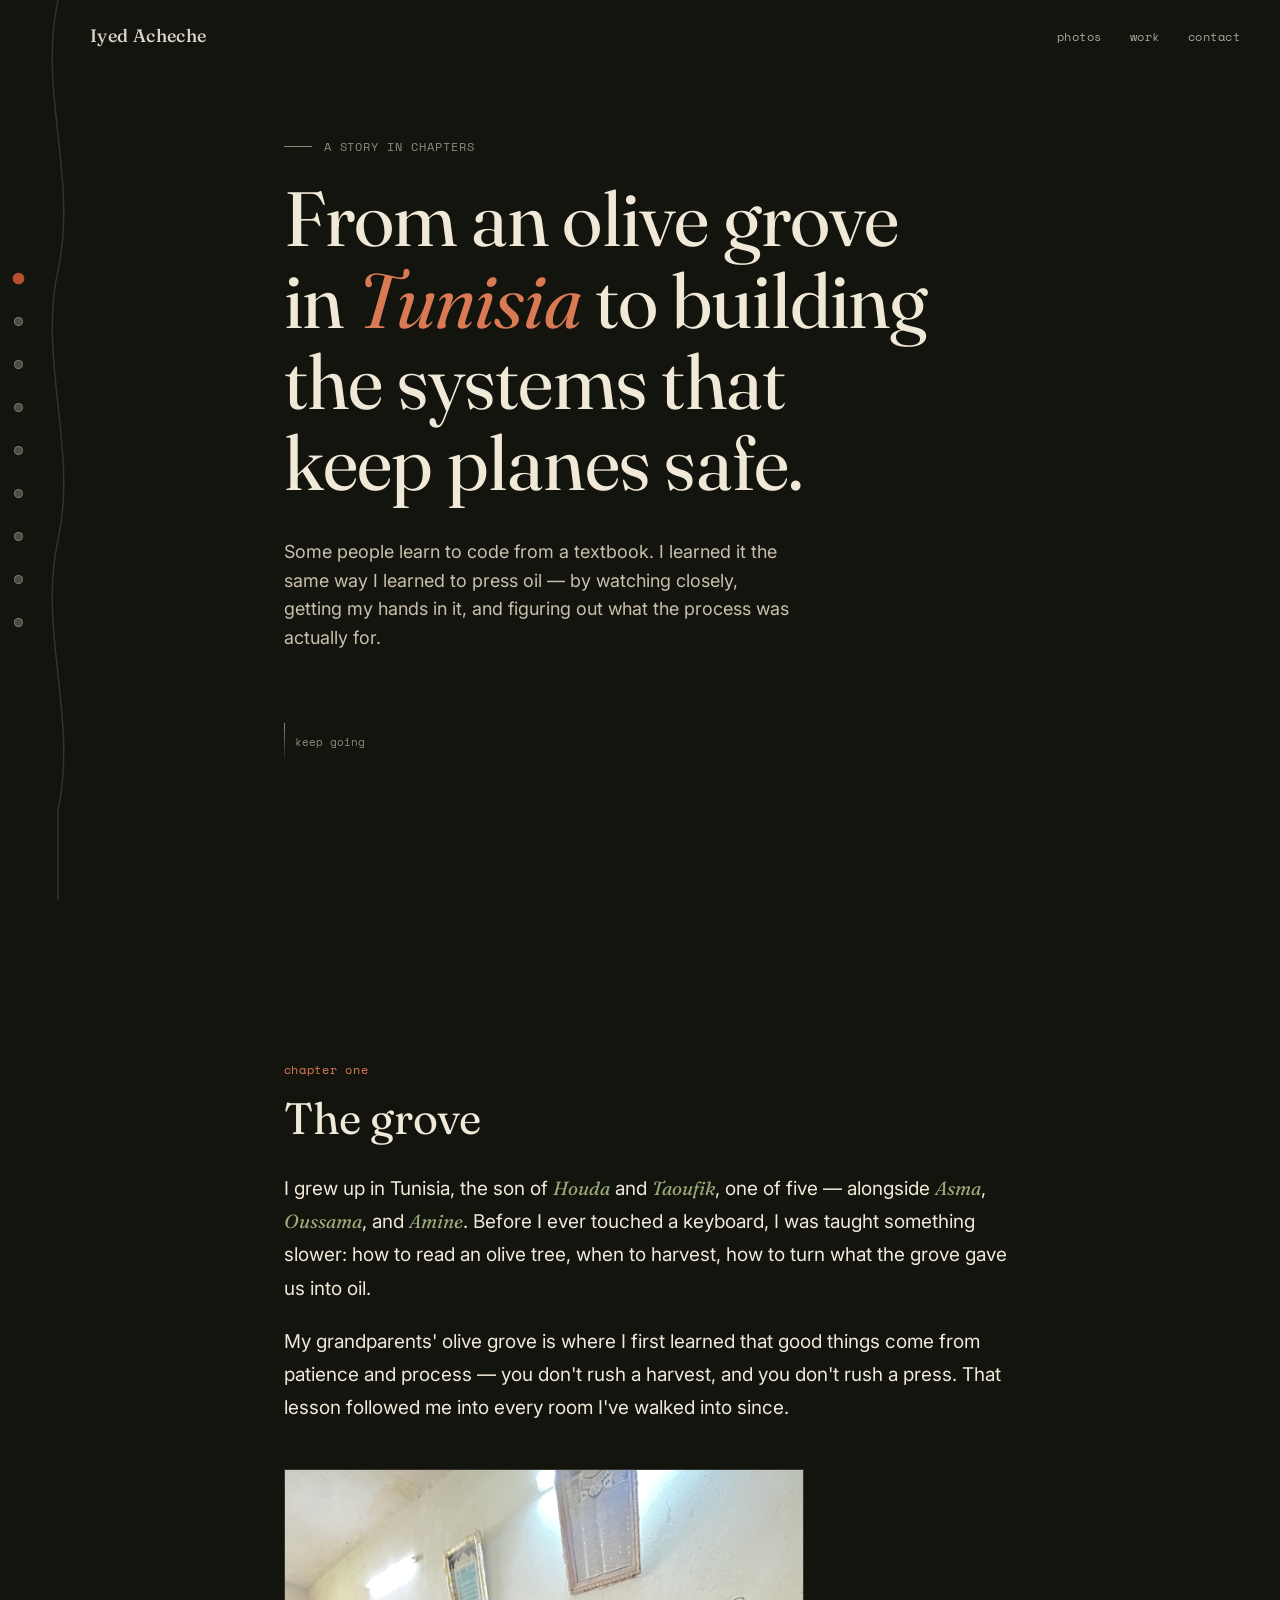
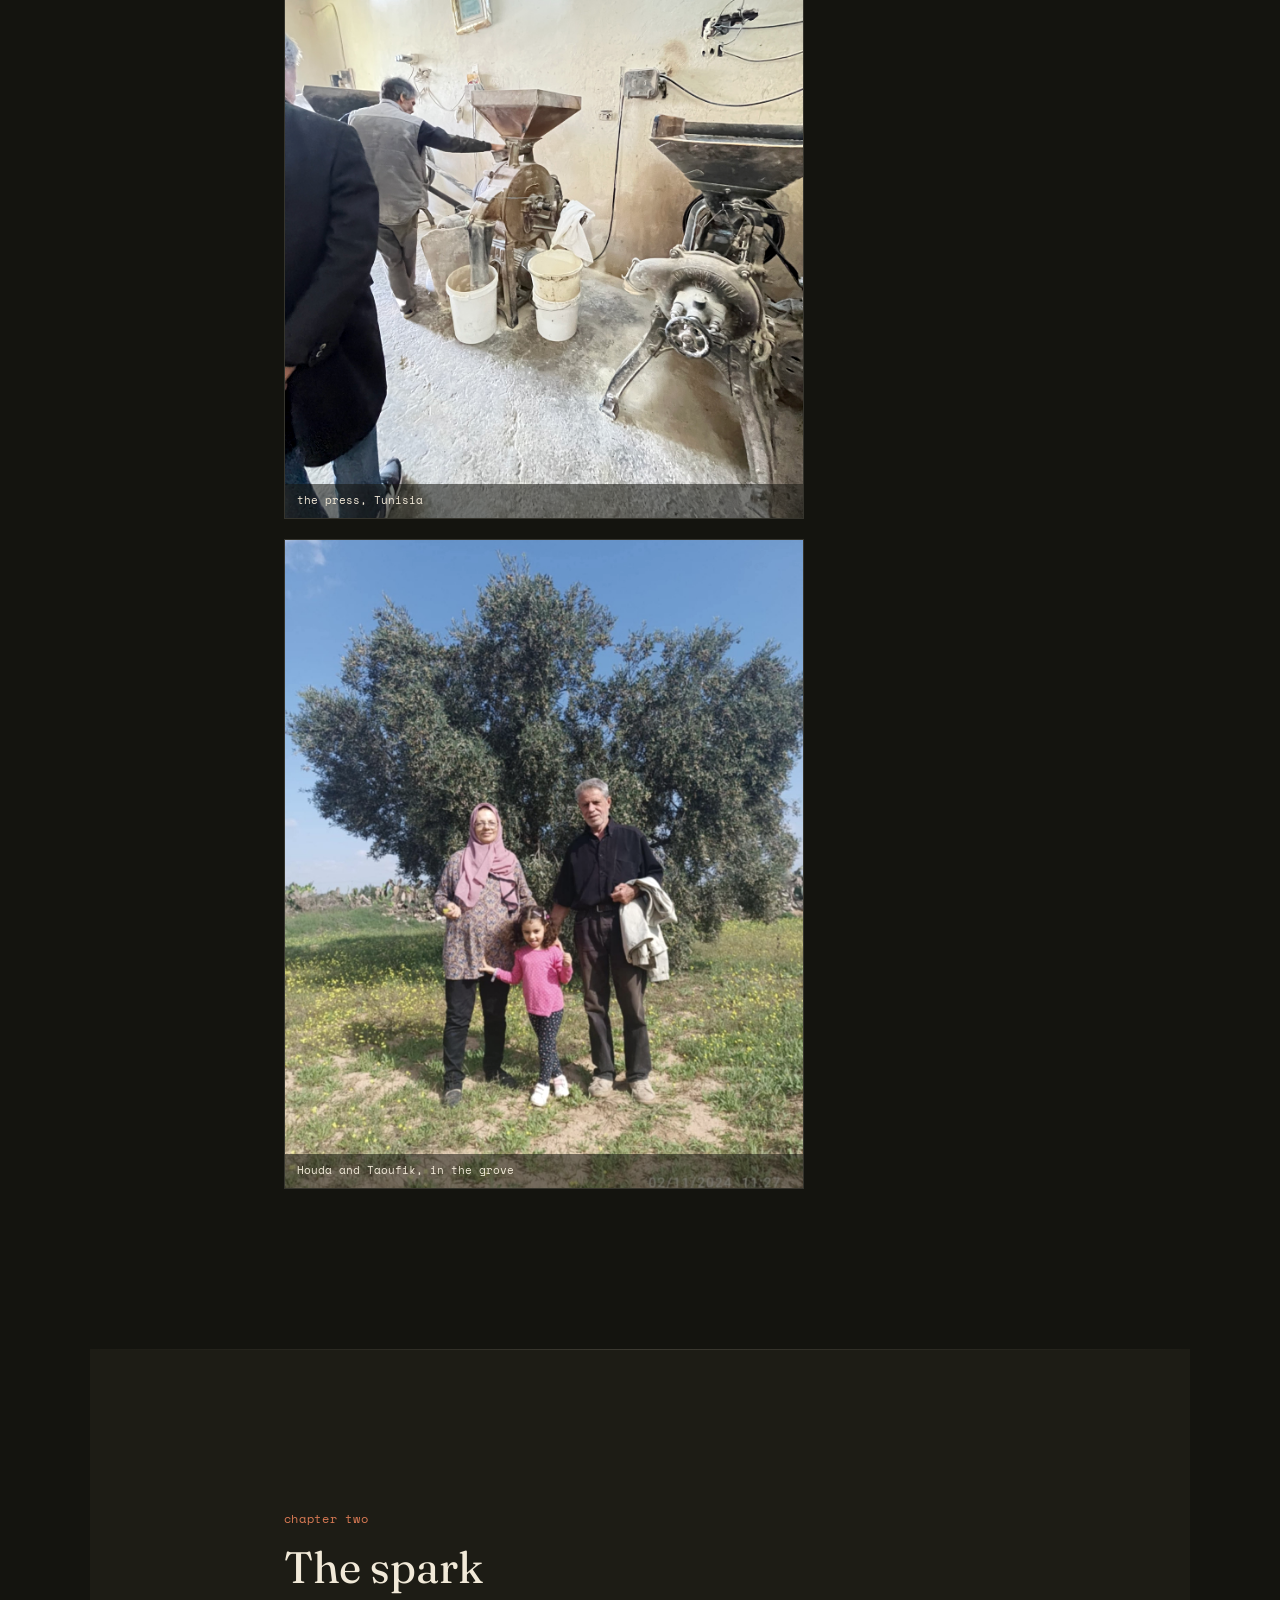
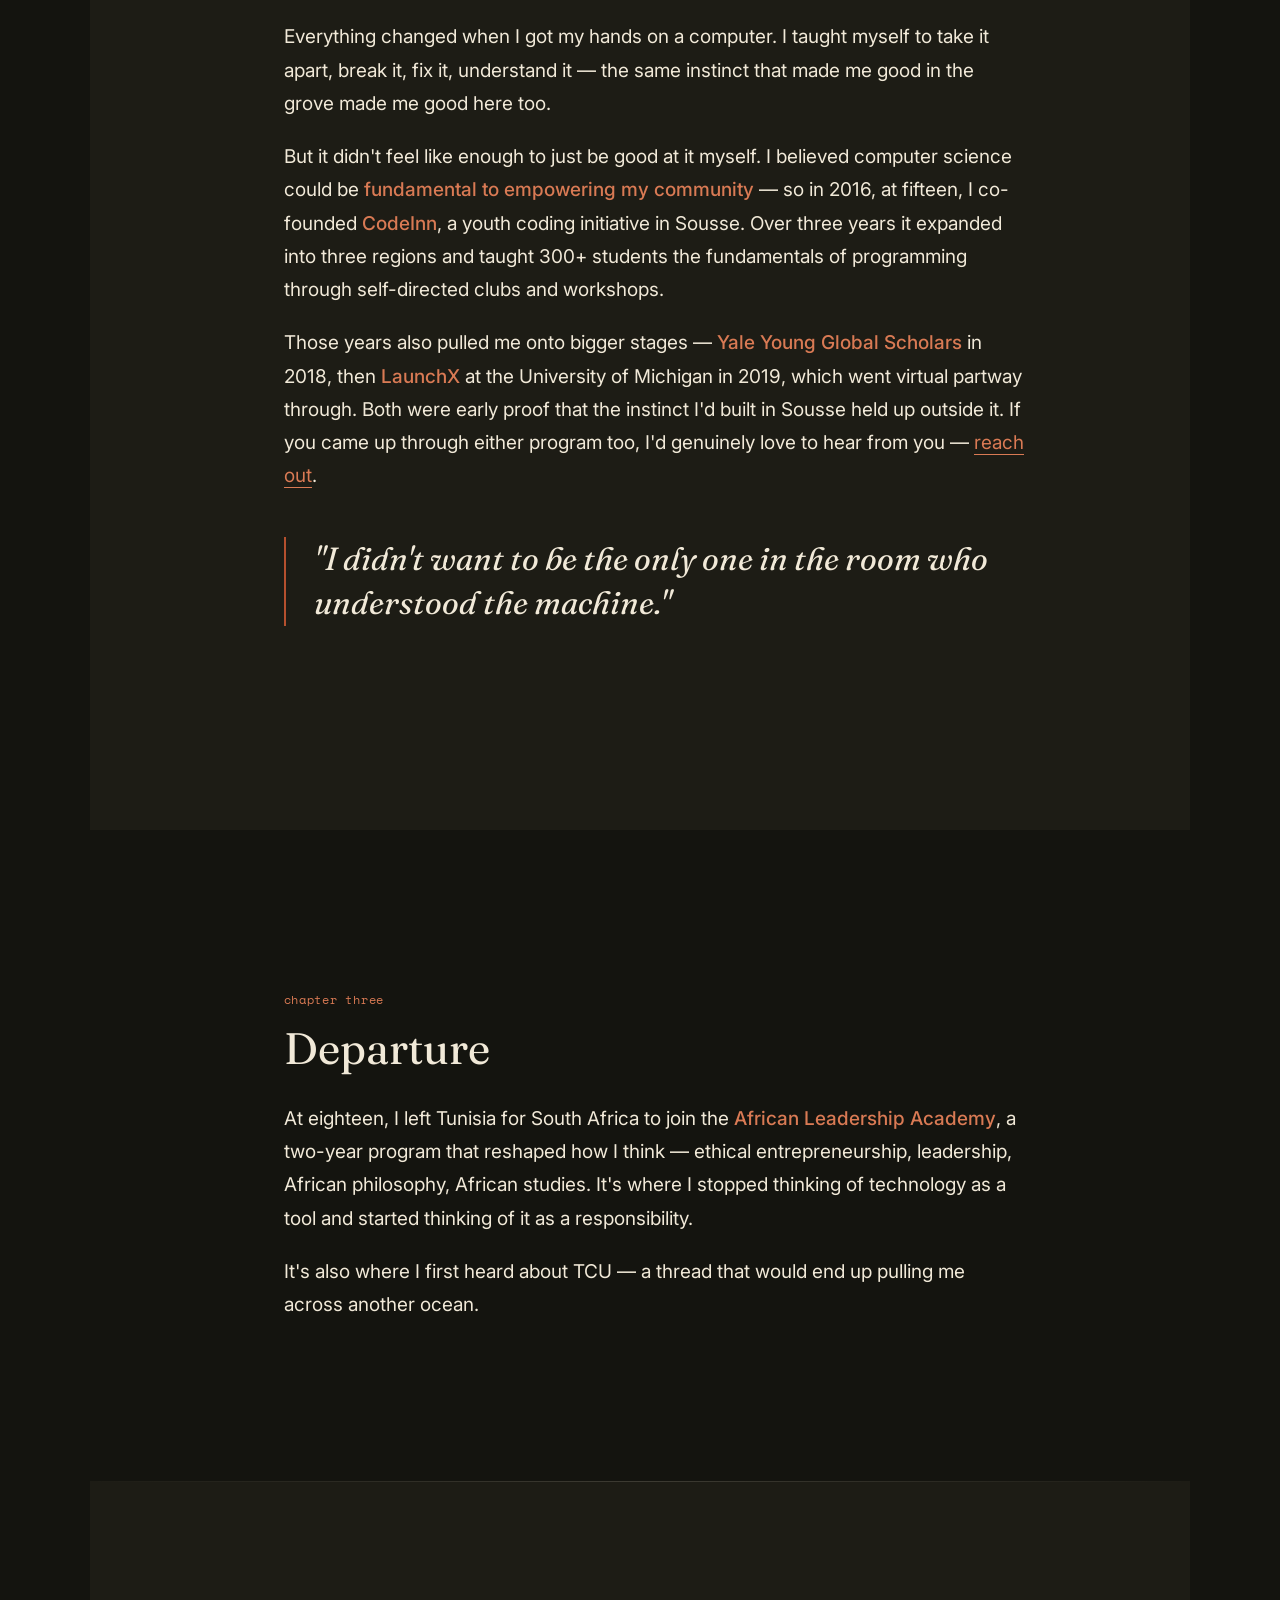
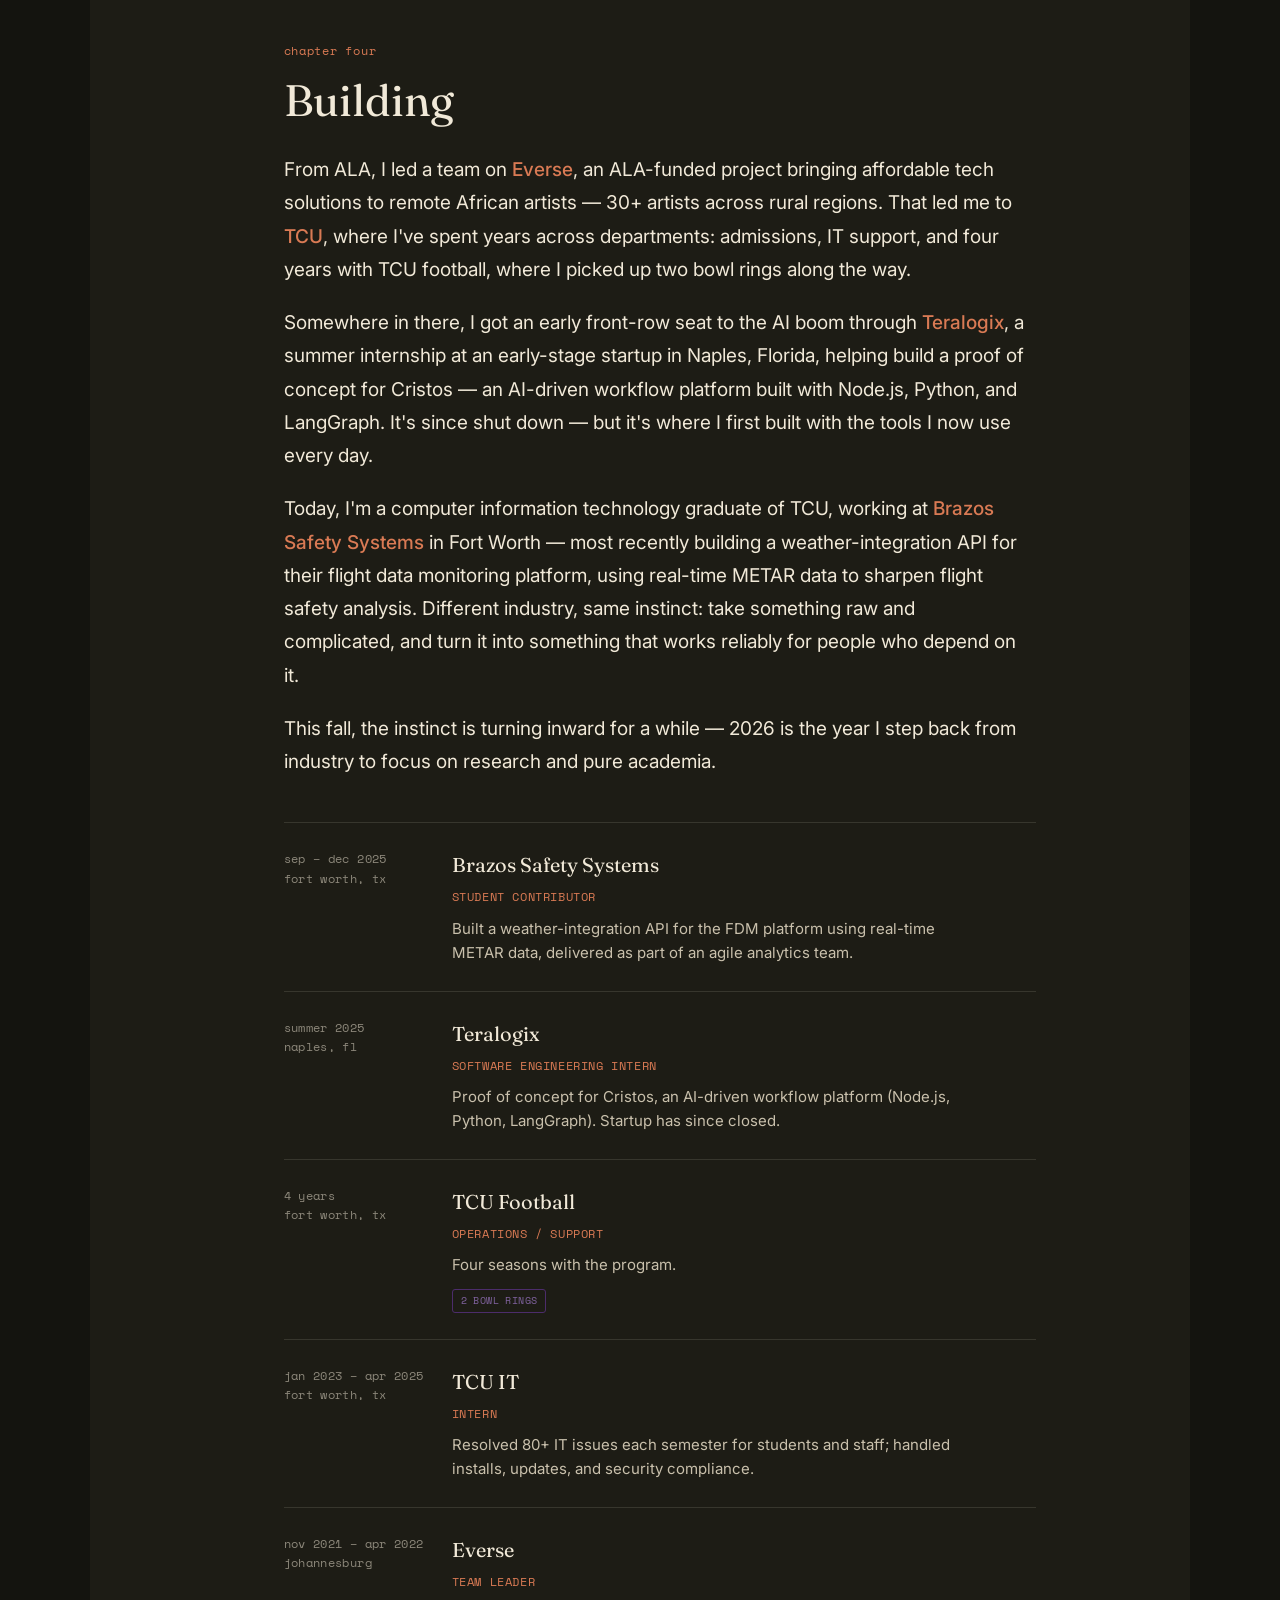
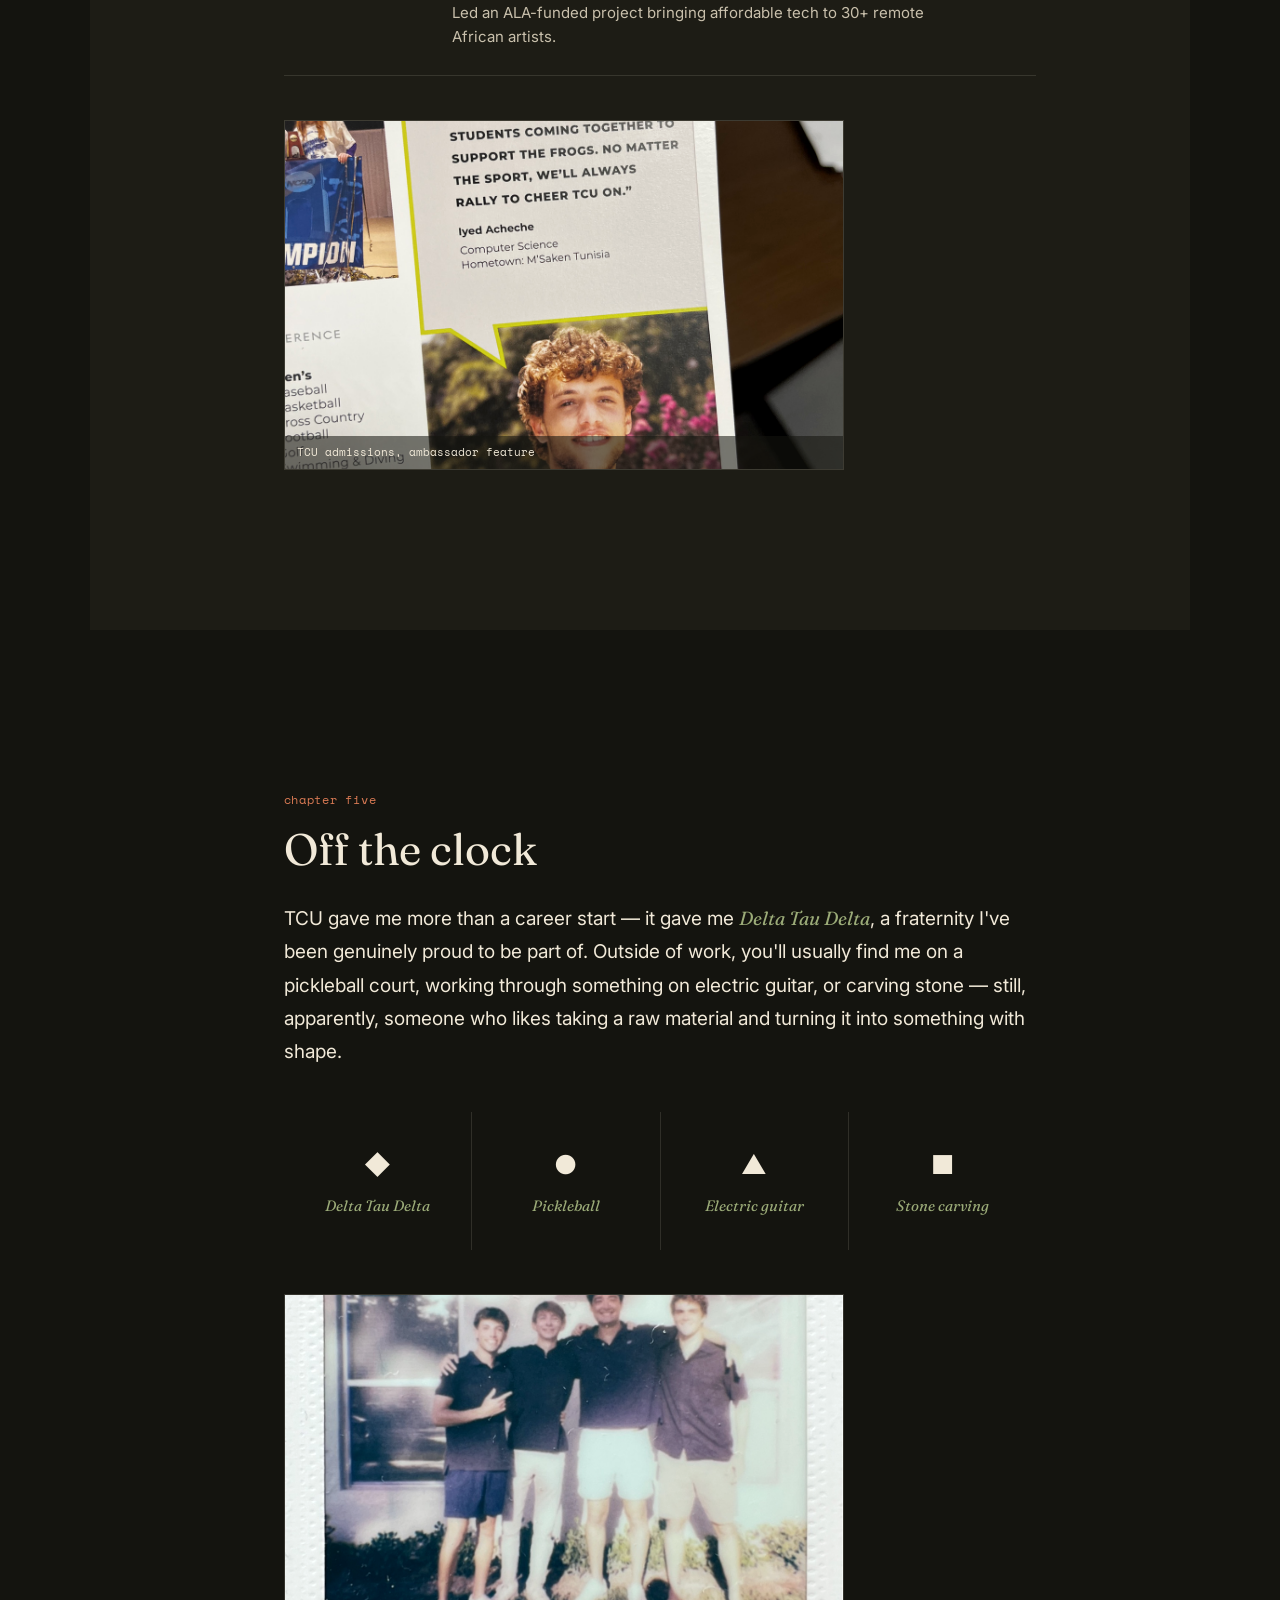
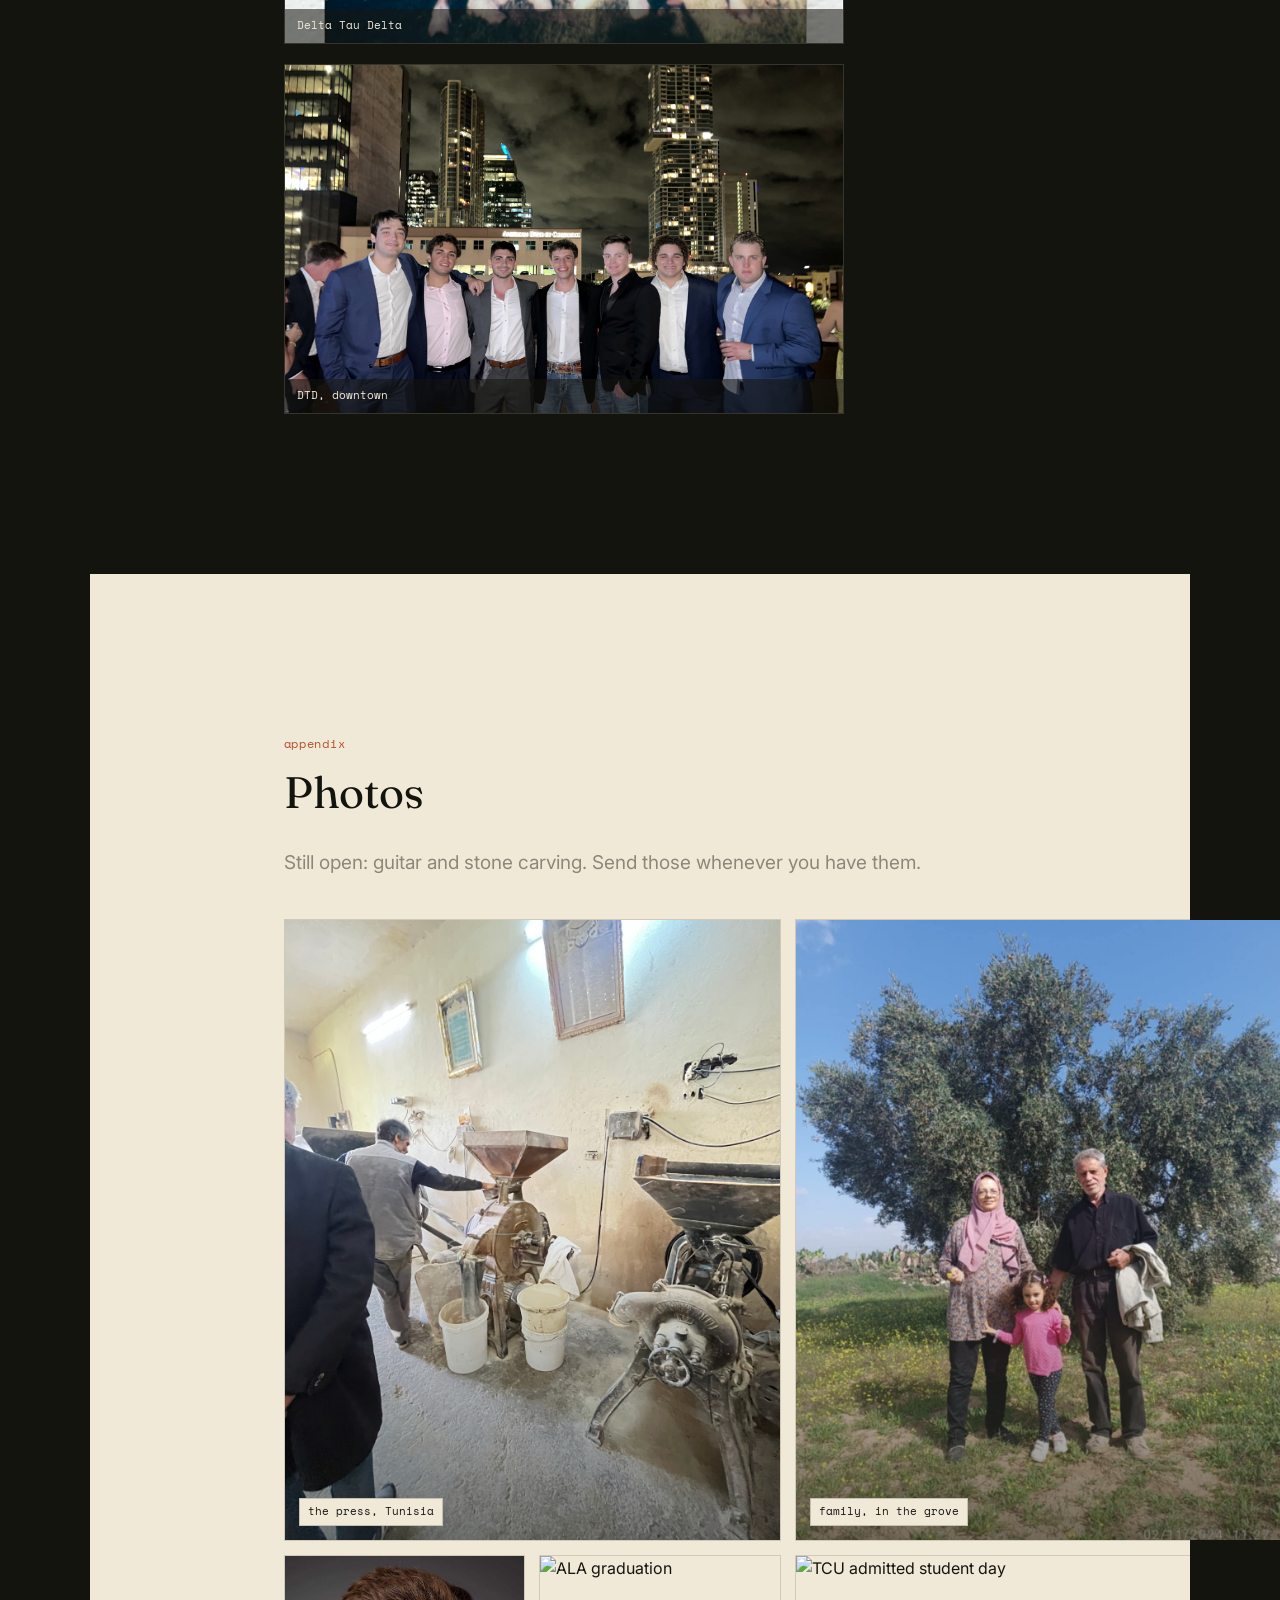
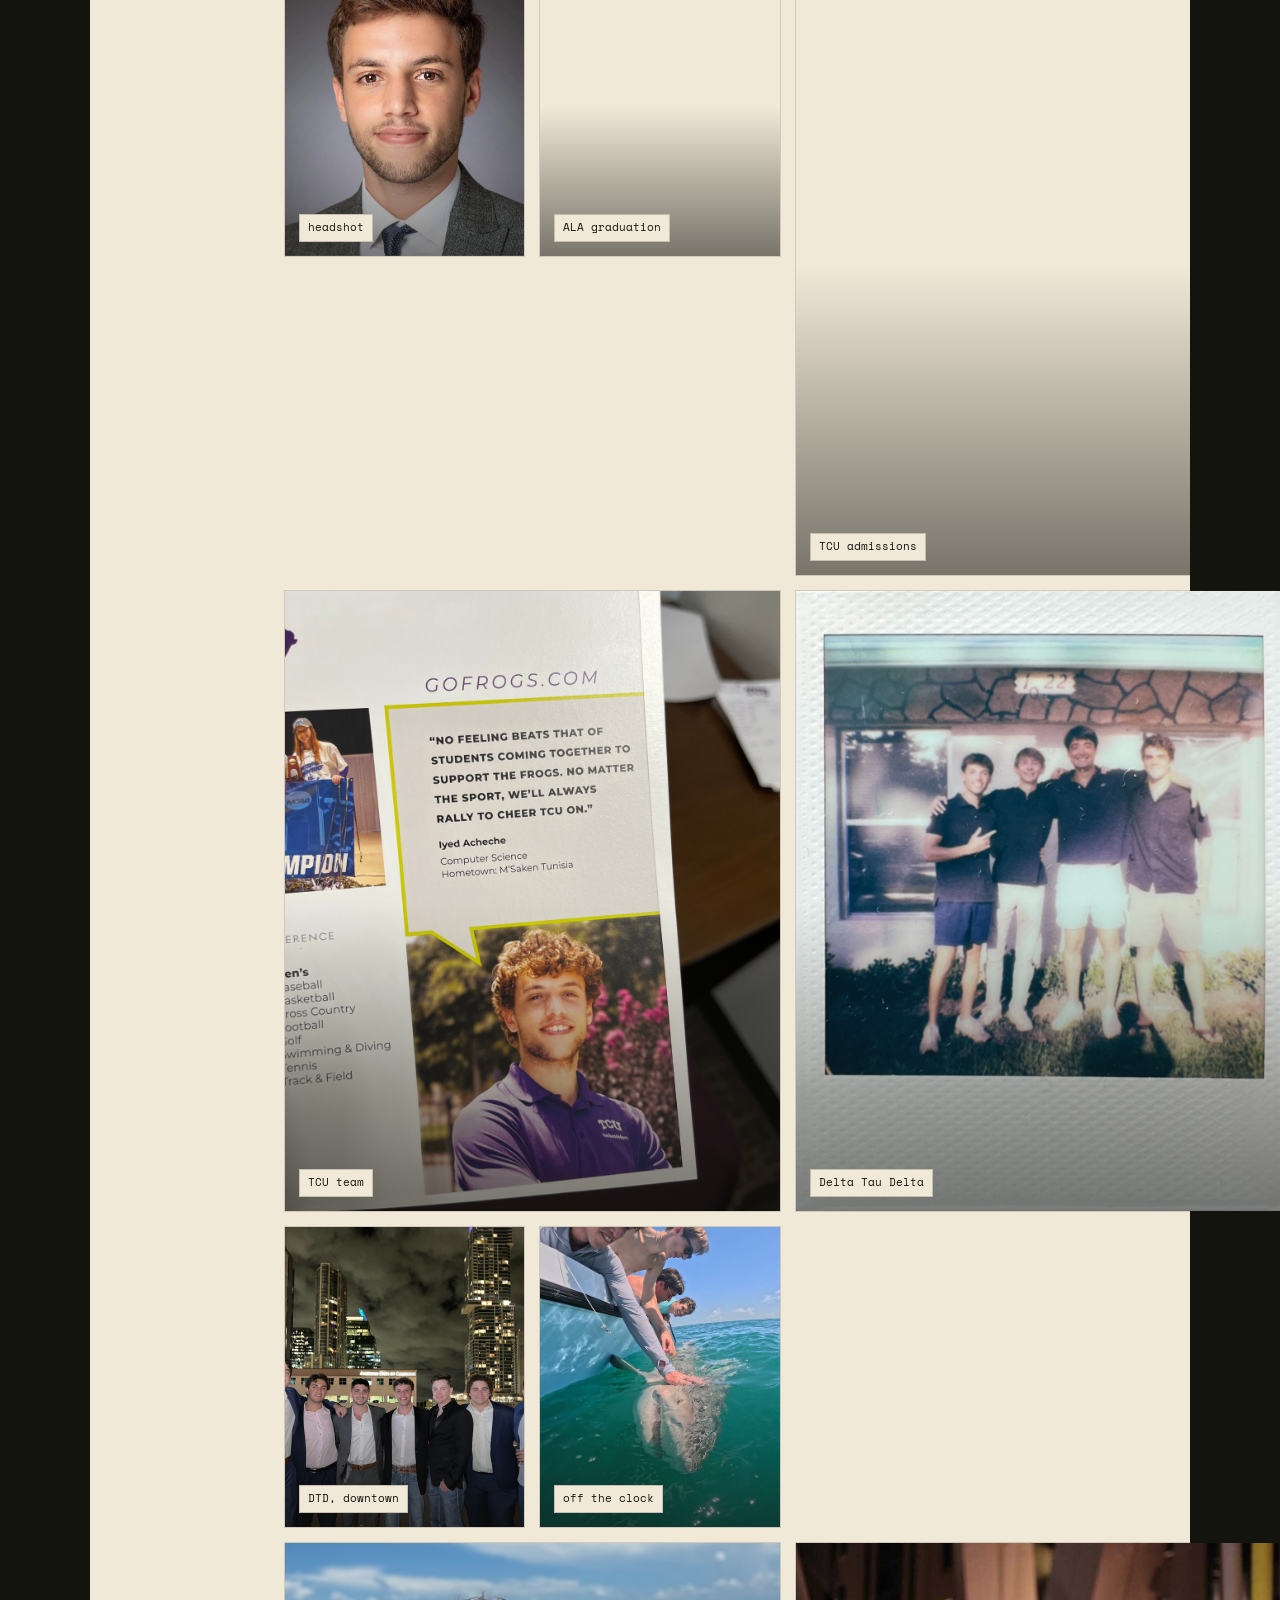
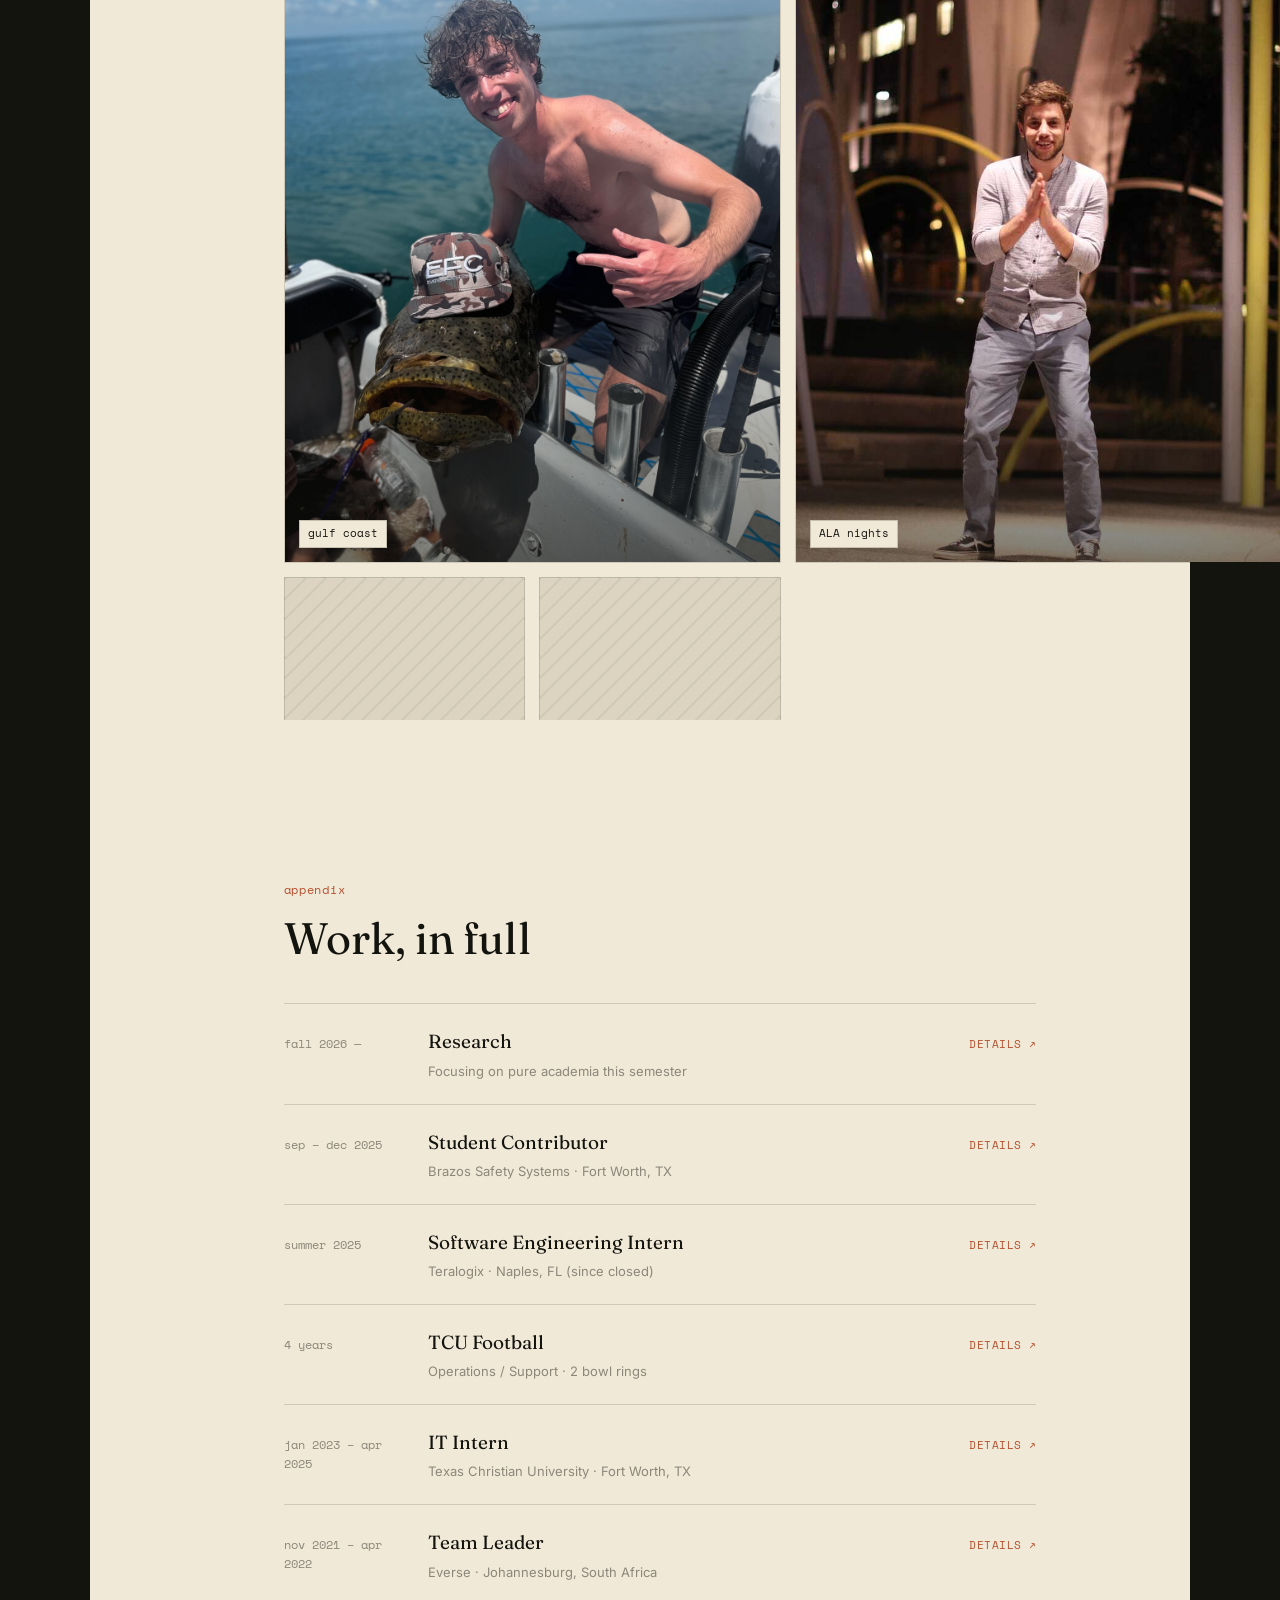
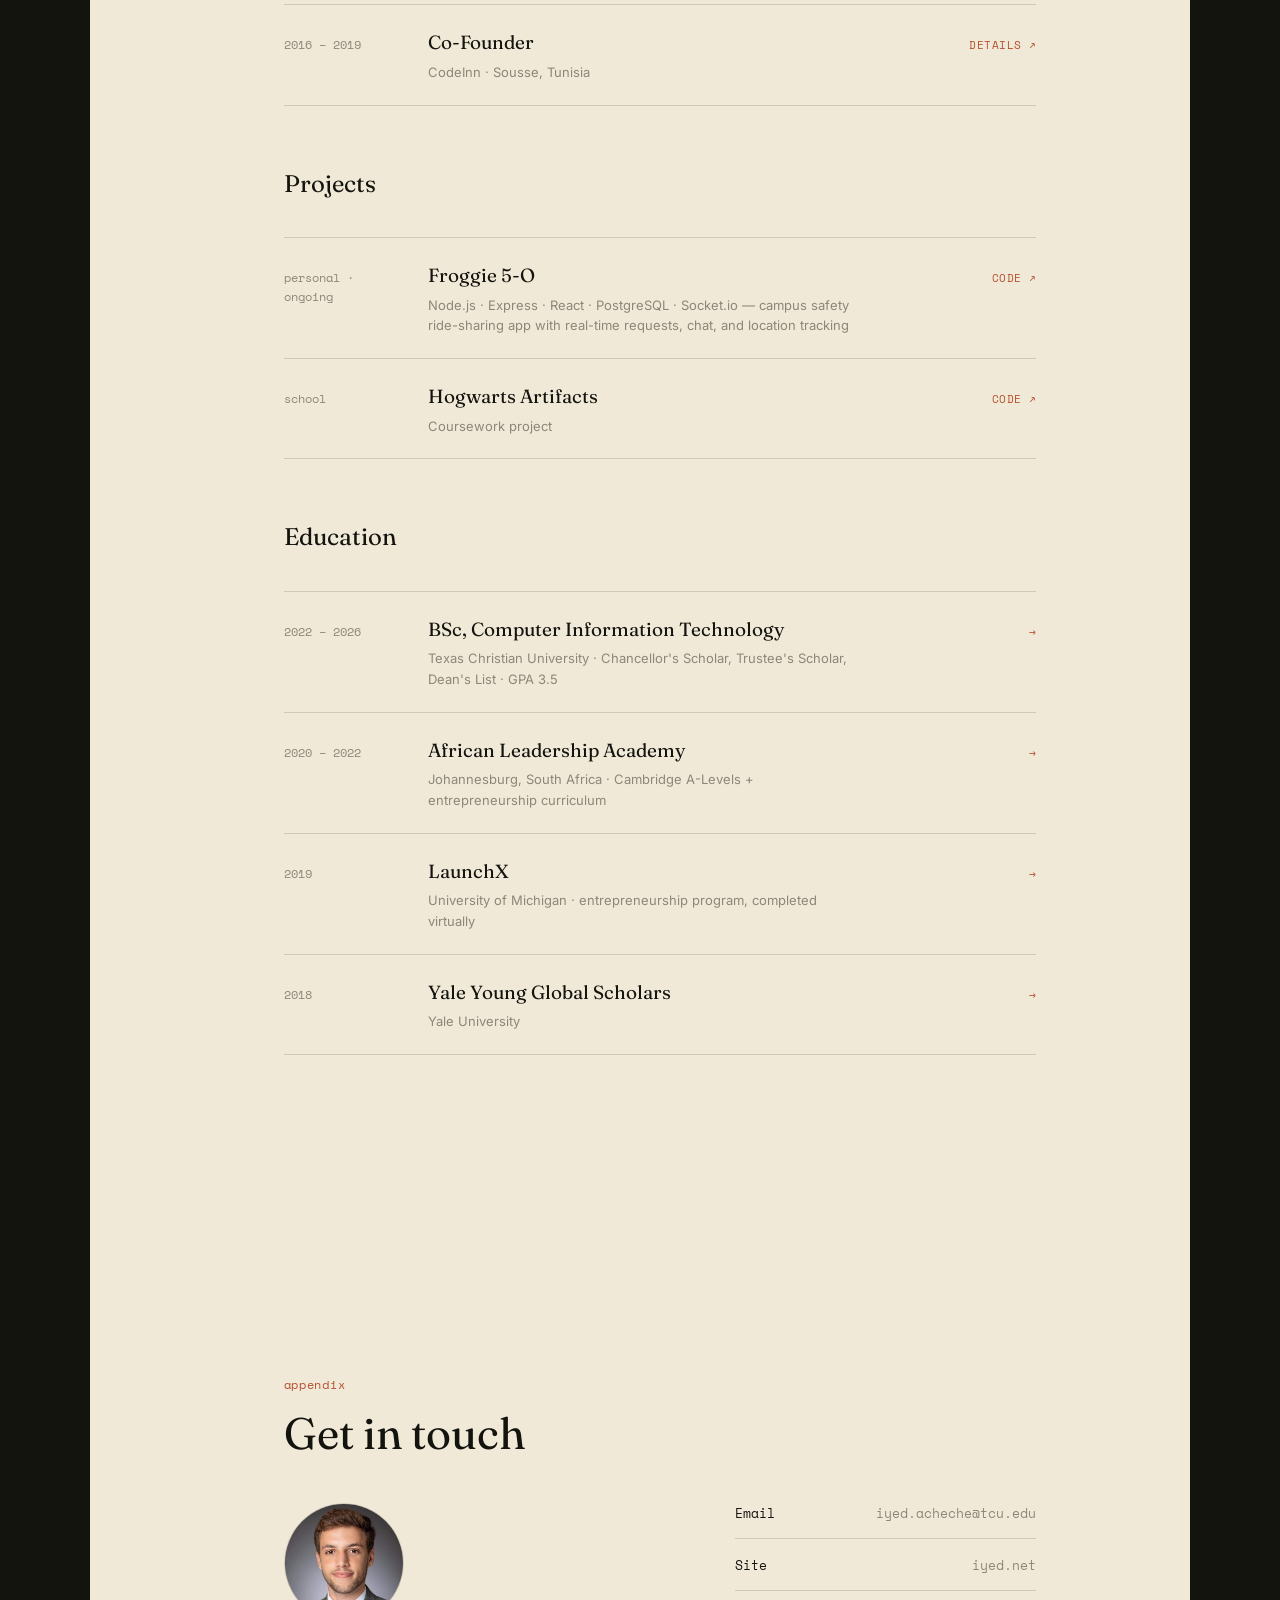
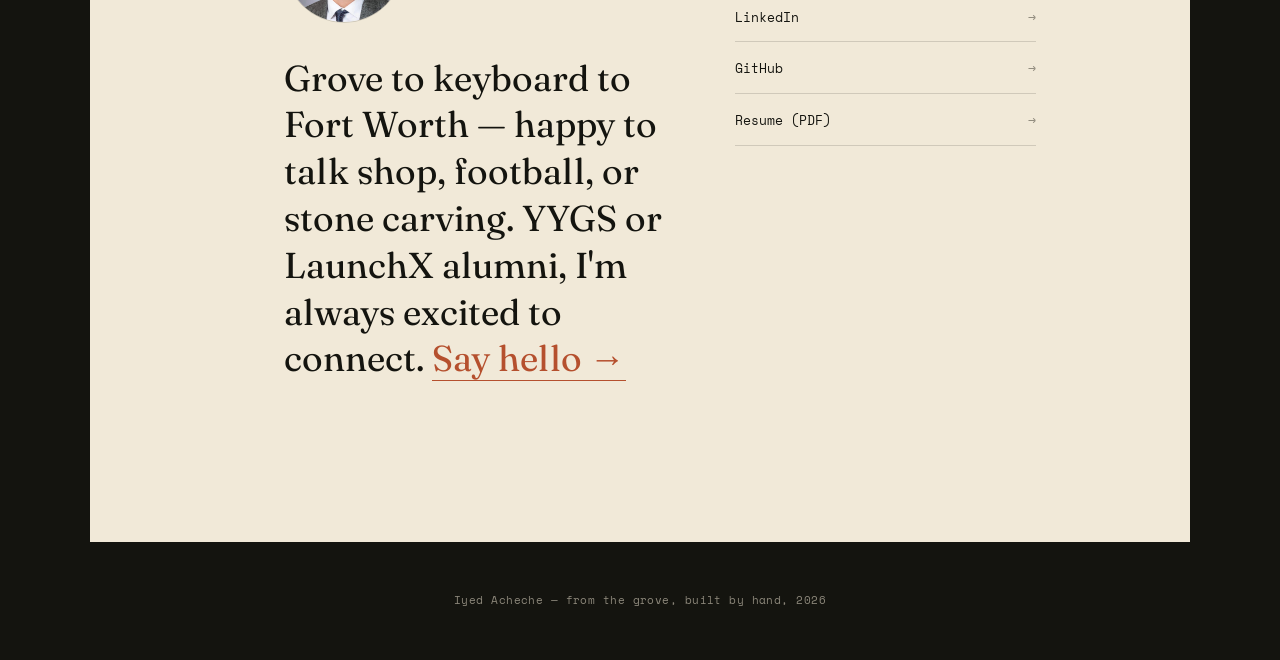
==== commit 274a798a: "Redesign site: updated index.html and photos Co-Authored-By: Claude Sonnet 5.5 <noreply@anthropic.co" ====
--- a/index.html
+++ b/index.html
@@ -377,10 +377,6 @@
   <h2 class="chapter-title">Departure</h2>
   <p class="lede">At eighteen, I left Tunisia for South Africa to join the <strong>African Leadership Academy</strong>, a two-year program that reshaped how I think — ethical entrepreneurship, leadership, African philosophy, African studies. It's where I stopped thinking of technology as a tool and started thinking of it as a responsibility.</p>
   <p class="lede">It's also where I first heard about TCU — a thread that would end up pulling me across another ocean.</p>
-  <div class="chapter-media">
-    <img src="photos/p12_ala_grad.jpg" alt="Graduation from the African Leadership Academy">
-    <div class="cap">ALA graduation</div>
-  </div>
 </section>
 
 <section class="tint" id="build" data-nav="build">
@@ -435,8 +431,8 @@
     </div>
   </div>
   <div class="chapter-media" style="max-width:560px;aspect-ratio:16/10;">
-    <img src="photos/p5_tcu_team.jpg" alt="TCU admissions team">
-    <div class="cap">TCU admissions, after a good week</div>
+    <img src="photos/p5_tcu_team.jpg" alt="TCU Ambassadors feature">
+    <div class="cap">TCU admissions, ambassador feature</div>
   </div>
 </section>
 
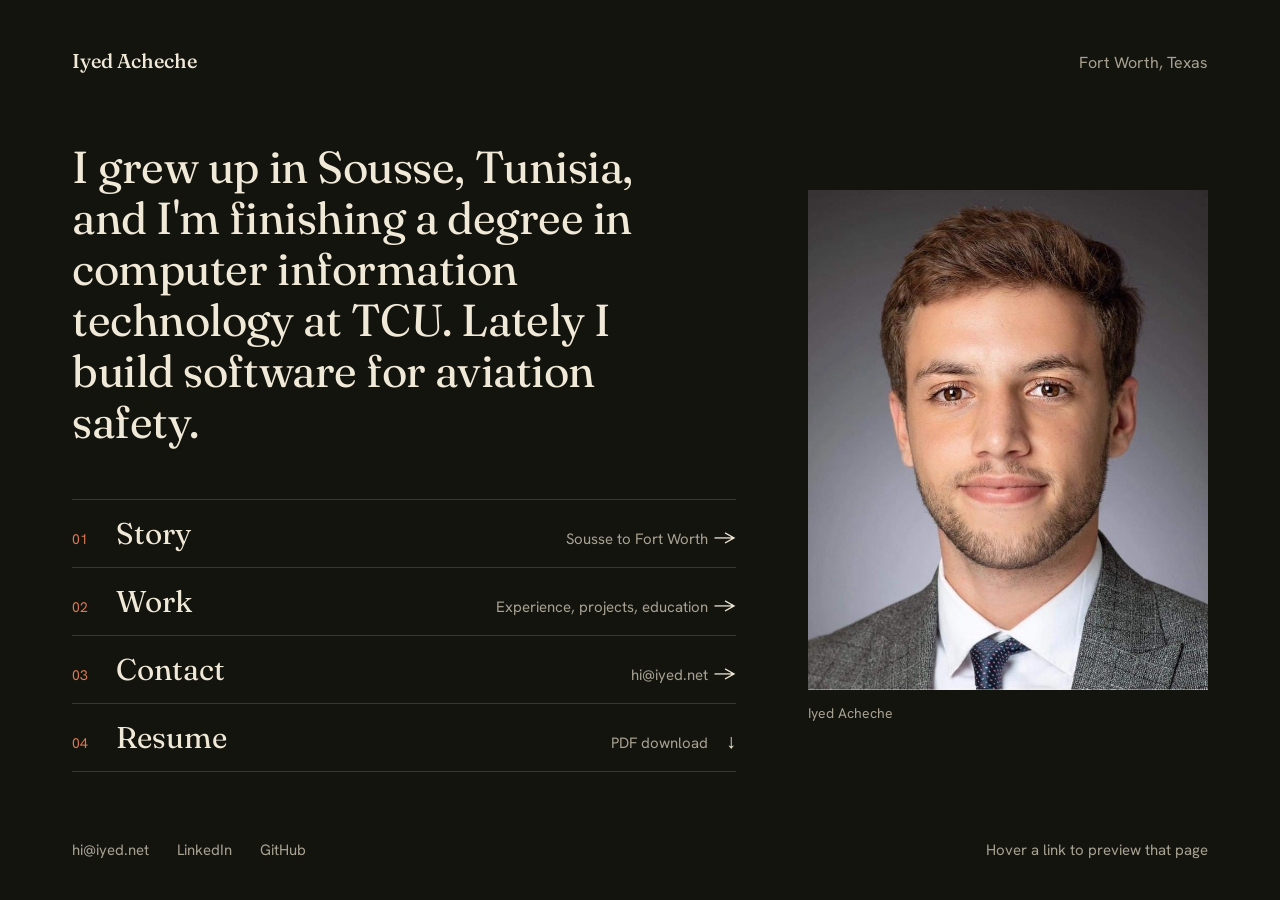
==== commit ce96b067: "Ship Ink home page design; move long-form page to story.html Co-Authored-By: Claude Sonnet 5.5 <nore" ====
--- a/index.html
+++ b/index.html
@@ -1,620 +1,112 @@
-<!DOCTYPE html>
+<!doctype html>
 <html lang="en">
 <head>
-<meta charset="UTF-8">
-<meta name="viewport" content="width=device-width, initial-scale=1.0">
-<title>Iyed Acheche — from the grove</title>
+<meta charset="utf-8">
+<meta name="viewport" content="width=device-width, initial-scale=1">
+<title>Iyed Acheche</title>
+<meta name="description" content="Iyed Acheche. From Sousse, Tunisia, studying computer information technology at TCU, building software for aviation safety.">
 <link rel="preconnect" href="https://fonts.googleapis.com">
 <link rel="preconnect" href="https://fonts.gstatic.com" crossorigin>
-<link href="https://fonts.googleapis.com/css2?family=Fraunces:opsz,wght@9..144,300;9..144,400;9..144,500;9..144,600&family=Inter:wght@400;500;600&family=Space+Mono:wght@400;700&display=swap" rel="stylesheet">
+<link href="https://fonts.googleapis.com/css2?family=Fraunces:opsz,wght@9..144,400;9..144,500&family=Hanken+Grotesk:wght@400;500&display=swap" rel="stylesheet">
 <style>
-  :root{
-    --ink:#14140F;
-    --ink-2:#1D1C15;
-    --bone:#F1E9D8;
-    --bone-dim:#C9C0AC;
-    --olive:#6B7A4F;
-    --olive-light:#9BAB78;
-    --rust:#B5502E;
-    --rust-light:#D97A54;
-    --purple:#4C2C6B;
-    --purple-light:#8163A0;
-    --stone:#8C877A;
-    --serif:'Fraunces', serif;
-    --sans:'Inter', sans-serif;
-    --mono:'Space Mono', monospace;
-  }
-  *{margin:0;padding:0;box-sizing:border-box;}
-  html{scroll-behavior:smooth;}
-  body{
-    background:var(--ink);
-    color:var(--bone);
-    font-family:var(--sans);
-    line-height:1.6;
-    overflow-x:hidden;
-  }
-  ::selection{background:var(--rust);color:var(--bone);}
-
-  /* Root line signature nav */
-  .rootline{
-    position:fixed;
-    left:28px;
-    top:0;
-    bottom:0;
-    width:60px;
-    z-index:50;
-    pointer-events:none;
-  }
-  .rootline svg{height:100%;width:100%;}
-  .rootline .track{stroke:rgba(241,233,216,0.14);stroke-width:1.5;fill:none;}
-  .rootline .fill{stroke:var(--rust);stroke-width:1.5;fill:none;stroke-dasharray:1;stroke-dashoffset:1;}
-  .navdots{
-    position:fixed;
-    left:14px;
-    top:0;
-    bottom:0;
-    width:32px;
-    z-index:60;
-    display:flex;
-    flex-direction:column;
-    justify-content:center;
-    gap:34px;
-  }
-  .navdot{
-    width:9px;height:9px;border-radius:50%;
-    background:rgba(241,233,216,0.25);
-    border:1px solid rgba(241,233,216,0.3);
-    cursor:pointer;
-    transition:background .3s, transform .3s;
-    pointer-events:all;
-  }
-  .navdot.active{background:var(--rust);border-color:var(--rust);transform:scale(1.3);}
-
-  header.topbar{
-    position:fixed;top:0;left:0;right:0;
-    display:flex;justify-content:space-between;align-items:center;
-    padding:22px 40px 22px 90px;
-    z-index:70;
-    mix-blend-mode:difference;
-  }
-  .mark{font-family:var(--serif);font-weight:500;font-size:18px;letter-spacing:.02em;color:var(--bone);text-decoration:none;}
-  nav.toplinks{display:flex;gap:28px;font-family:var(--mono);font-size:12px;text-transform:lowercase;letter-spacing:.04em;}
-  nav.toplinks a{color:var(--bone);text-decoration:none;opacity:.75;transition:opacity .2s;}
-  nav.toplinks a:hover{opacity:1;}
-
-  section{
-    position:relative;
-    padding:160px 12vw 160px calc(12vw + 40px);
-    max-width:1100px;
-    margin:0 auto;
-  }
-  section.hero{
-    min-height:100vh;
-    display:flex;
-    flex-direction:column;
-    justify-content:center;
-    padding-top:0;padding-bottom:0;
-  }
-  .chapter-media{
-    margin-top:44px;
-    width:100%;
-    max-width:520px;
-    aspect-ratio:4/5;
-    overflow:hidden;
-    border:1px solid rgba(241,233,216,0.15);
-    position:relative;
-  }
-  .chapter-media img{width:100%;height:100%;object-fit:cover;display:block;filter:grayscale(15%) contrast(1.05);}
-  .chapter-media .cap{
-    position:absolute;bottom:0;left:0;right:0;
-    background:rgba(20,20,15,0.55);
-    font-family:var(--mono);font-size:11px;color:var(--bone);
-    padding:8px 12px;
-  }
-  .eyebrow{
-    font-family:var(--mono);
-    font-size:12px;
-    letter-spacing:.08em;
-    text-transform:uppercase;
-    color:var(--stone);
-    margin-bottom:22px;
-    display:flex;
-    align-items:center;
-    gap:12px;
-  }
-  .eyebrow::before{content:'';width:28px;height:1px;background:var(--stone);}
-
-  h1.headline{
-    font-family:var(--serif);
-    font-weight:400;
-    font-size:clamp(38px, 6vw, 78px);
-    line-height:1.06;
-    letter-spacing:-.01em;
-    max-width:14ch;
-  }
-  h1.headline em{font-style:italic;color:var(--rust-light);font-weight:400;}
-  .hero-sub{
-    margin-top:34px;
-    font-size:18px;
-    color:var(--bone-dim);
-    max-width:46ch;
-  }
-  .scrollcue{
-    margin-top:70px;
-    font-family:var(--mono);
-    font-size:11px;
-    color:var(--stone);
-    display:flex;align-items:center;gap:10px;
-  }
-  .scrollcue .line{width:1px;height:40px;background:linear-gradient(var(--stone),transparent);}
-
-  h2.chapter-title{
-    font-family:var(--serif);
-    font-weight:400;
-    font-size:clamp(28px,4vw,44px);
-    margin-bottom:28px;
-    line-height:1.15;
-  }
-  .chapter-num{font-family:var(--mono);font-size:12px;color:var(--rust-light);letter-spacing:.06em;display:block;margin-bottom:14px;}
-  p.lede{font-size:19px;line-height:1.75;color:var(--bone);max-width:62ch;}
-  p.lede + p.lede{margin-top:20px;}
-  p.lede strong{color:var(--rust-light);font-weight:500;}
-  .names{font-family:var(--serif);font-style:italic;color:var(--olive-light);}
-
-  section.tint{background:var(--ink-2);}
-  section.tint::before{
-    content:'';position:absolute;left:0;right:0;top:0;height:1px;
-    background:linear-gradient(90deg, transparent, rgba(241,233,216,0.15), transparent);
-  }
-
-  .pullquote{
-    font-family:var(--serif);
-    font-style:italic;
-    font-size:clamp(22px,3vw,32px);
-    line-height:1.4;
-    color:var(--bone);
-    border-left:2px solid var(--rust);
-    padding-left:28px;
-    margin:44px 0;
-    max-width:52ch;
-  }
-
-  /* Chapter 4 - field notes */
-  .fieldnotes{margin-top:44px;display:flex;flex-direction:column;gap:0;}
-  .fieldnote{
-    display:grid;
-    grid-template-columns:140px 1fr;
-    gap:28px;
-    padding:26px 0;
-    border-top:1px solid rgba(241,233,216,0.12);
-  }
-  .fieldnote:last-child{border-bottom:1px solid rgba(241,233,216,0.12);}
-  .fn-meta{font-family:var(--mono);font-size:12px;color:var(--stone);letter-spacing:.03em;}
-  .fn-org{font-family:var(--serif);font-size:20px;color:var(--bone);margin-bottom:6px;}
-  .fn-role{font-family:var(--mono);font-size:12px;color:var(--rust-light);text-transform:uppercase;letter-spacing:.05em;margin-bottom:10px;}
-  .fn-desc{color:var(--bone-dim);font-size:15px;max-width:56ch;}
-  .fn-tag{
-    display:inline-block;
-    font-family:var(--mono);
-    font-size:10px;
-    letter-spacing:.04em;
-    text-transform:uppercase;
-    color:var(--purple-light);
-    border:1px solid var(--purple);
-    border-radius:3px;
-    padding:3px 8px;
-    margin-top:12px;
-  }
-
-  /* Off the clock */
-  .interests{
-    margin-top:44px;
-    display:grid;
-    grid-template-columns:repeat(4,1fr);
-    gap:1px;
-    background:rgba(241,233,216,0.12);
-  }
-  .interest{
-    background:var(--ink);
-    padding:32px 20px;
-    text-align:center;
-  }
-  .interest i{
-    font-family:var(--serif);font-style:italic;
-    font-size:15px;color:var(--olive-light);display:block;margin-top:8px;
-  }
-  .interest .glyph{font-size:26px;}
-
-  /* Appendix sections (photos/work/contact) — grid utility feel */
-  section.appendix{background:var(--bone);color:var(--ink);}
-  section.appendix .eyebrow{color:var(--stone);}
-  section.appendix .eyebrow::before{background:var(--stone);}
-  section.appendix h2.chapter-title{color:var(--ink);}
-  section.appendix .chapter-num{color:var(--rust);}
-
-  .photogrid{
-    margin-top:40px;
-    display:grid;
-    grid-template-columns:repeat(3,1fr);
-    gap:14px;
-  }
-  .photo-slot{
-    aspect-ratio:4/5;
-    background:repeating-linear-gradient(135deg, rgba(20,20,15,0.06) 0px, rgba(20,20,15,0.06) 2px, transparent 2px, transparent 14px), var(--stone);
-    background-color:#DCD4C0;
-    border:1px solid rgba(20,20,15,0.15);
-    display:flex;align-items:flex-end;
-    padding:14px;
-    position:relative;
-  }
-  .photo-slot span{
-    font-family:var(--mono);font-size:11px;color:var(--ink);
-    background:var(--bone);padding:4px 8px;border:1px solid rgba(20,20,15,0.2);
-  }
-  .photo-slot.wide{grid-column:span 2;}
-  .photo-slot img{
-    position:absolute;inset:0;width:100%;height:100%;object-fit:cover;
-  }
-  .photo-slot.filled{background:none;border-color:rgba(20,20,15,0.15);align-items:flex-end;}
-  .photo-slot.filled span{position:relative;z-index:2;}
-  .photo-slot.filled::after{
-    content:'';position:absolute;left:0;right:0;bottom:0;height:50%;
-    background:linear-gradient(transparent, rgba(20,20,15,0.55));z-index:1;
-  }
-
-  .worklist{margin-top:40px;display:flex;flex-direction:column;}
-  .workrow{
-    display:grid;
-    grid-template-columns:120px 1fr 160px;
-    gap:24px;
-    padding:22px 0;
-    border-top:1px solid rgba(20,20,15,0.15);
-    align-items:baseline;
-  }
-  .worklist .workrow:last-child{border-bottom:1px solid rgba(20,20,15,0.15);}
-  .work-date{font-family:var(--mono);font-size:12px;color:var(--stone);}
-  .work-title{font-family:var(--serif);font-size:19px;}
-  .work-title small{display:block;font-family:var(--sans);font-size:13px;color:var(--stone);margin-top:4px;}
-  .work-link{font-family:var(--mono);font-size:11px;text-align:right;color:var(--rust);text-decoration:none;text-transform:uppercase;letter-spacing:.04em;}
-
-  .contact-wrap{
-    margin-top:44px;
-    display:grid;
-    grid-template-columns:1.3fr 1fr;
-    gap:60px;
-  }
-  .contact-cta{
-    font-family:var(--serif);
-    font-size:clamp(26px,3.4vw,36px);
-    line-height:1.3;
-  }
-  .contact-cta a{color:var(--rust);text-decoration:none;border-bottom:1px solid var(--rust);}
-  .contact-links{display:flex;flex-direction:column;gap:16px;}
-  .contact-link{
-    font-family:var(--mono);font-size:13px;
-    display:flex;justify-content:space-between;
-    padding-bottom:14px;border-bottom:1px solid rgba(20,20,15,0.15);
-    text-decoration:none;color:var(--ink);
-  }
-  .contact-link span:last-child{color:var(--stone);}
-
-  footer{
-    background:var(--ink);
-    color:var(--stone);
-    text-align:center;
-    padding:50px 20px;
-    font-family:var(--mono);
-    font-size:11px;
-    letter-spacing:.04em;
-  }
-
-  @media (max-width:760px){
-    .rootline{display:none;}
-    .navdots{left:8px;gap:22px;}
-    header.topbar{padding:18px 20px;}
-    nav.toplinks{gap:16px;}
-    section{padding:110px 7vw 110px 44px;}
-    .fieldnote{grid-template-columns:1fr;gap:8px;}
-    .interests{grid-template-columns:repeat(2,1fr);}
-    .photogrid{grid-template-columns:repeat(2,1fr);}
-    .photo-slot.wide{grid-column:span 2;}
-    .workrow{grid-template-columns:1fr;gap:6px;}
-    .contact-wrap{grid-template-columns:1fr;gap:36px;}
-  }
+:root{--bg:#14140F;--ink:#F1E9D8;--mute:#A8A292;--accent:#D97A54;--rule:rgba(241,233,216,0.16);--panel:#1D1C15}
+*{box-sizing:border-box}
+body{margin:0;background:var(--bg);color:var(--ink);font-family:'Hanken Grotesk',sans-serif;min-height:100vh}
+a{color:var(--ink);text-decoration:none}
+a:focus-visible{outline:2px solid var(--accent);outline-offset:4px}
+.page{max-width:1440px;margin:0 auto;min-height:100vh;padding:48px 72px 40px;display:flex;flex-direction:column;justify-content:space-between;gap:48px}
+.top{display:flex;justify-content:space-between;align-items:baseline;font-size:16px;color:var(--mute)}
+.name{font-family:'Fraunces',serif;font-size:20px;font-weight:500;color:var(--ink)}
+.main{display:flex;justify-content:space-between;align-items:center;gap:72px}
+.copy{display:flex;flex-direction:column;gap:52px;flex:1 1 0;min-width:0}
+h1{margin:0;font-family:'Fraunces',serif;font-weight:400;font-size:clamp(34px,3.5vw,50px);line-height:1.14;letter-spacing:-0.01em;max-width:21ch}
+nav{display:flex;flex-direction:column;max-width:680px;border-bottom:1px solid var(--rule)}
+nav a{display:grid;grid-template-columns:44px 1fr auto 28px;align-items:baseline;padding:17px 0;border-top:1px solid var(--rule);transition:opacity 180ms ease-out}
+nav .num{font-size:14px;color:var(--accent)}
+nav .label{font-family:'Fraunces',serif;font-size:30px;line-height:1.1;transition:transform 180ms ease-out}
+nav .hint{font-size:15px;color:var(--mute)}
+nav .arrow{font-size:20px;text-align:right}
+nav:hover a,nav:focus-within a{opacity:.4}
+nav a:hover,nav a:focus-visible{opacity:1}
+nav a:hover .label,nav a:focus-visible .label{transform:translateX(10px)}
+.figure{flex:0 0 auto;width:400px;display:flex;flex-direction:column;gap:14px}
+.frame{position:relative;width:400px;height:500px;overflow:hidden;background:var(--panel)}
+.frame img{position:absolute;inset:0;width:100%;height:100%;object-fit:cover;transition:opacity 260ms ease-out}
+.portrait{object-position:50% 20%;opacity:1}
+.tree{opacity:0}
+.cap{font-size:14px;color:var(--mute);position:relative;height:1.3em}
+.cap span{position:absolute;left:0;top:0;transition:opacity 260ms ease-out}
+.cap .c2{opacity:0}
+.page:has(a[data-key="story"]:hover) .portrait,.page:has(a[data-key="story"]:focus-visible) .portrait{opacity:0}
+.page:has(a[data-key="story"]:hover) .tree,.page:has(a[data-key="story"]:focus-visible) .tree{opacity:1}
+.page:has(a[data-key="story"]:hover) .c1,.page:has(a[data-key="story"]:focus-visible) .c1{opacity:0}
+.page:has(a[data-key="story"]:hover) .c2,.page:has(a[data-key="story"]:focus-visible) .c2{opacity:1}
+.foot{display:flex;justify-content:space-between;align-items:baseline;font-size:15px;color:var(--mute)}
+.foot div{display:flex;gap:28px;flex-wrap:wrap}
+.foot a{color:var(--mute)}
+.foot a:hover{color:var(--ink)}
+@media (max-width:1000px){
+.page{padding:32px 24px 28px;gap:32px}
+.main{flex-direction:column-reverse;align-items:stretch;gap:32px}
+.copy{gap:32px}
+.figure{display:none}
+h1{font-size:28px;line-height:1.2;max-width:none}
+nav{max-width:none}
+nav a{grid-template-columns:36px 1fr 28px;align-items:center;min-height:68px;padding:12px 0}
+nav .num{font-size:13px}
+nav .label{font-size:26px}
+nav .hint{grid-column:2;grid-row:2;font-size:14px}
+nav .arrow{grid-column:3;grid-row:1 / span 2}
+nav .num{grid-row:1 / span 2}
+nav:hover a,nav:focus-within a{opacity:1}
+nav a:hover .label{transform:none}
+.top{align-items:center}
+.top .where{display:none}
+.mobile-portrait{display:block}
+.foot .hover-note{display:none}
+}
+.mobile-portrait{display:none;width:64px;height:64px;border-radius:50%;object-fit:cover;object-position:50% 20%}
+@media (prefers-reduced-motion:reduce){*{transition:none!important}}
 </style>
 </head>
 <body>
+<div class="page">
 
-<div class="rootline" aria-hidden="true">
-  <svg viewBox="0 0 60 3000" preserveAspectRatio="none">
-    <path class="track" d="M30,0 C10,300 50,600 30,900 C10,1200 50,1500 30,1800 C10,2100 50,2400 30,2700 L30,3000" />
-  </svg>
-</div>
-<div class="navdots" id="navdots"></div>
-
-<header class="topbar">
-  <a href="#hero" class="mark">Iyed Acheche</a>
-  <nav class="toplinks">
-    <a href="#photos">photos</a>
-    <a href="#work">work</a>
-    <a href="#contact">contact</a>
-  </nav>
+<header class="top">
+<span class="name">Iyed Acheche</span>
+<span class="where">Fort Worth, Texas</span>
+<img class="mobile-portrait" src="photos/home_portrait.jpg" alt="Portrait of Iyed Acheche">
 </header>
 
-<section class="hero" id="hero" data-nav="hero">
-  <span class="eyebrow">a story in chapters</span>
-  <h1 class="headline">From an olive grove in <em>Tunisia</em> to building the systems that keep planes safe.</h1>
-  <p class="hero-sub">Some people learn to code from a textbook. I learned it the same way I learned to press oil — by watching closely, getting my hands in it, and figuring out what the process was actually for.</p>
-  <div class="scrollcue"><div class="line"></div>keep going</div>
-</section>
+<main class="main">
+<div class="copy">
+<h1>I grew up in Sousse, Tunisia, and I'm finishing a degree in computer information technology at TCU. Lately I build software for aviation safety.</h1>
+<nav aria-label="Main">
+<a data-key="story" href="story.html"><span class="num">01</span><span class="label">Story</span><span class="hint">Sousse to Fort Worth</span><span class="arrow">→</span></a>
+<a data-key="work" href="story.html#work"><span class="num">02</span><span class="label">Work</span><span class="hint">Experience, projects, education</span><span class="arrow">→</span></a>
+<a data-key="contact" href="story.html#contact"><span class="num">03</span><span class="label">Contact</span><span class="hint">hi@iyed.net</span><span class="arrow">→</span></a>
+<a data-key="resume" href="Iyed_Acheche_Resume.pdf"><span class="num">04</span><span class="label">Resume</span><span class="hint">PDF download</span><span class="arrow">↓</span></a>
+</nav>
+</div>
 
-<section id="grove" data-nav="grove">
-  <span class="chapter-num">chapter one</span>
-  <h2 class="chapter-title">The grove</h2>
-  <p class="lede">I grew up in Tunisia, the son of <span class="names">Houda</span> and <span class="names">Taoufik</span>, one of five — alongside <span class="names">Asma</span>, <span class="names">Oussama</span>, and <span class="names">Amine</span>. Before I ever touched a keyboard, I was taught something slower: how to read an olive tree, when to harvest, how to turn what the grove gave us into oil.</p>
-  <p class="lede">My grandparents' olive grove is where I first learned that good things come from patience and process — you don't rush a harvest, and you don't rush a press. That lesson followed me into every room I've walked into since.</p>
-  <div class="chapter-media">
-    <img src="photos/p8.jpg" alt="An olive press at work in Tunisia">
-    <div class="cap">the press, Tunisia</div>
-  </div>
-  <div class="chapter-media" style="margin-top:20px;">
-    <img src="photos/p10_family_grove.jpg" alt="Family in the olive grove">
-    <div class="cap">Houda and Taoufik, in the grove</div>
-  </div>
-</section>
+<div class="figure">
+<div class="frame">
+<img class="portrait" src="photos/home_portrait.jpg" alt="Portrait of Iyed Acheche">
+<img class="tree" src="photos/home_olive_tree.jpg" alt="An olive tree in Tunisia">
+</div>
+<div class="cap"><span class="c1">Iyed Acheche</span><span class="c2">Tunisia</span></div>
+</div>
+</main>
 
-<section class="tint" id="spark" data-nav="spark">
-  <span class="chapter-num">chapter two</span>
-  <h2 class="chapter-title">The spark</h2>
-  <p class="lede">Everything changed when I got my hands on a computer. I taught myself to take it apart, break it, fix it, understand it — the same instinct that made me good in the grove made me good here too.</p>
-  <p class="lede">But it didn't feel like enough to just be good at it myself. I believed computer science could be <strong>fundamental to empowering my community</strong> — so in 2016, at fifteen, I co-founded <strong>CodeInn</strong>, a youth coding initiative in Sousse. Over three years it expanded into three regions and taught 300+ students the fundamentals of programming through self-directed clubs and workshops.</p>
-  <p class="lede">Those years also pulled me onto bigger stages — <strong>Yale Young Global Scholars</strong> in 2018, then <strong>LaunchX</strong> at the University of Michigan in 2019, which went virtual partway through. Both were early proof that the instinct I'd built in Sousse held up outside it. If you came up through either program too, I'd genuinely love to hear from you — <a href="#contact" style="color:var(--rust-light);border-bottom:1px solid var(--rust-light);text-decoration:none;">reach out</a>.</p>
-  <div class="pullquote">"I didn't want to be the only one in the room who understood the machine."</div>
-</section>
+<footer class="foot">
+<div>
+<a href="mailto:hi@iyed.net">hi@iyed.net</a>
+<a href="https://www.linkedin.com/in/iyedacheche">LinkedIn</a>
+<a href="https://github.com/IyedAcheche">GitHub</a>
+</div>
+<span class="hover-note">Hover a link to preview that page</span>
+</footer>
 
-<section id="departure" data-nav="departure">
-  <span class="chapter-num">chapter three</span>
-  <h2 class="chapter-title">Departure</h2>
-  <p class="lede">At eighteen, I left Tunisia for South Africa to join the <strong>African Leadership Academy</strong>, a two-year program that reshaped how I think — ethical entrepreneurship, leadership, African philosophy, African studies. It's where I stopped thinking of technology as a tool and started thinking of it as a responsibility.</p>
-  <p class="lede">It's also where I first heard about TCU — a thread that would end up pulling me across another ocean.</p>
-</section>
-
-<section class="tint" id="build" data-nav="build">
-  <span class="chapter-num">chapter four</span>
-  <h2 class="chapter-title">Building</h2>
-  <p class="lede">From ALA, I led a team on <strong>Everse</strong>, an ALA-funded project bringing affordable tech solutions to remote African artists — 30+ artists across rural regions. That led me to <strong>TCU</strong>, where I've spent years across departments: admissions, IT support, and four years with TCU football, where I picked up two bowl rings along the way.</p>
-  <p class="lede">Somewhere in there, I got an early front-row seat to the AI boom through <strong>Teralogix</strong>, a summer internship at an early-stage startup in Naples, Florida, helping build a proof of concept for Cristos — an AI-driven workflow platform built with Node.js, Python, and LangGraph. It's since shut down — but it's where I first built with the tools I now use every day.</p>
-  <p class="lede">Today, I'm a computer information technology graduate of TCU, working at <strong>Brazos Safety Systems</strong> in Fort Worth — most recently building a weather-integration API for their flight data monitoring platform, using real-time METAR data to sharpen flight safety analysis. Different industry, same instinct: take something raw and complicated, and turn it into something that works reliably for people who depend on it.</p>
-  <p class="lede">This fall, the instinct is turning inward for a while — 2026 is the year I step back from industry to focus on research and pure academia.</p>
-
-  <div class="fieldnotes">
-    <div class="fieldnote">
-      <div class="fn-meta">sep – dec 2025<br>fort worth, tx</div>
-      <div>
-        <div class="fn-org">Brazos Safety Systems</div>
-        <div class="fn-role">Student Contributor</div>
-        <div class="fn-desc">Built a weather-integration API for the FDM platform using real-time METAR data, delivered as part of an agile analytics team.</div>
-      </div>
-    </div>
-    <div class="fieldnote">
-      <div class="fn-meta">summer 2025<br>naples, fl</div>
-      <div>
-        <div class="fn-org">Teralogix</div>
-        <div class="fn-role">Software Engineering Intern</div>
-        <div class="fn-desc">Proof of concept for Cristos, an AI-driven workflow platform (Node.js, Python, LangGraph). Startup has since closed.</div>
-      </div>
-    </div>
-    <div class="fieldnote">
-      <div class="fn-meta">4 years<br>fort worth, tx</div>
-      <div>
-        <div class="fn-org">TCU Football</div>
-        <div class="fn-role">Operations / Support</div>
-        <div class="fn-desc">Four seasons with the program.</div>
-        <span class="fn-tag">2 bowl rings</span>
-      </div>
-    </div>
-    <div class="fieldnote">
-      <div class="fn-meta">jan 2023 – apr 2025<br>fort worth, tx</div>
-      <div>
-        <div class="fn-org">TCU IT</div>
-        <div class="fn-role">Intern</div>
-        <div class="fn-desc">Resolved 80+ IT issues each semester for students and staff; handled installs, updates, and security compliance.</div>
-      </div>
-    </div>
-    <div class="fieldnote">
-      <div class="fn-meta">nov 2021 – apr 2022<br>johannesburg</div>
-      <div>
-        <div class="fn-org">Everse</div>
-        <div class="fn-role">Team Leader</div>
-        <div class="fn-desc">Led an ALA-funded project bringing affordable tech to 30+ remote African artists.</div>
-      </div>
-    </div>
-  </div>
-  <div class="chapter-media" style="max-width:560px;aspect-ratio:16/10;">
-    <img src="photos/p5_tcu_team.jpg" alt="TCU Ambassadors feature">
-    <div class="cap">TCU admissions, ambassador feature</div>
-  </div>
-</section>
-
-<section id="offclock" data-nav="offclock">
-  <span class="chapter-num">chapter five</span>
-  <h2 class="chapter-title">Off the clock</h2>
-  <p class="lede">TCU gave me more than a career start — it gave me <span class="names">Delta Tau Delta</span>, a fraternity I've been genuinely proud to be part of. Outside of work, you'll usually find me on a pickleball court, working through something on electric guitar, or carving stone — still, apparently, someone who likes taking a raw material and turning it into something with shape.</p>
-  <div class="interests">
-    <div class="interest"><span class="glyph">◆</span><i>Delta Tau Delta</i></div>
-    <div class="interest"><span class="glyph">●</span><i>Pickleball</i></div>
-    <div class="interest"><span class="glyph">▲</span><i>Electric guitar</i></div>
-    <div class="interest"><span class="glyph">■</span><i>Stone carving</i></div>
-  </div>
-  <div class="chapter-media" style="max-width:560px;aspect-ratio:16/10;">
-    <img src="photos/p4_polaroid_friends.jpg" alt="With Delta Tau Delta brothers">
-    <div class="cap">Delta Tau Delta</div>
-  </div>
-  <div class="chapter-media" style="max-width:560px;aspect-ratio:16/10;margin-top:20px;">
-    <img src="photos/p14.jpg" alt="Rooftop with Delta Tau Delta brothers">
-    <div class="cap">DTD, downtown</div>
-  </div>
-</section>
-
-<section class="appendix" id="photos" data-nav="photos">
-  <span class="chapter-num">appendix</span>
-  <h2 class="chapter-title">Photos</h2>
-  <p class="lede" style="color:var(--stone)">Still open: guitar and stone carving. Send those whenever you have them.</p>
-  <div class="photogrid">
-    <div class="photo-slot filled wide"><img src="photos/p8.jpg" alt="Olive press, Tunisia"><span>the press, Tunisia</span></div>
-    <div class="photo-slot filled"><img src="photos/p10_family_grove.jpg" alt="Family in the olive grove"><span>family, in the grove</span></div>
-    <div class="photo-slot filled"><img src="photos/p1_square.jpg" alt="Headshot"><span>headshot</span></div>
-    <div class="photo-slot filled"><img src="photos/p12_ala_grad.jpg" alt="ALA graduation"><span>ALA graduation</span></div>
-    <div class="photo-slot filled"><img src="photos/p6_admitted_day.jpg" alt="TCU admitted student day"><span>TCU admissions</span></div>
-    <div class="photo-slot filled wide"><img src="photos/p5_tcu_team.jpg" alt="TCU admissions team"><span>TCU team</span></div>
-    <div class="photo-slot filled"><img src="photos/p4_polaroid_friends.jpg" alt="Delta Tau Delta brothers"><span>Delta Tau Delta</span></div>
-    <div class="photo-slot filled"><img src="photos/p14.jpg" alt="Rooftop with fraternity brothers"><span>DTD, downtown</span></div>
-    <div class="photo-slot filled"><img src="photos/p2_shark.jpg" alt="Fishing trip"><span>off the clock</span></div>
-    <div class="photo-slot filled wide"><img src="photos/p3_grouper.jpg" alt="Fishing trip"><span>gulf coast</span></div>
-    <div class="photo-slot filled"><img src="photos/p11_dance.jpg" alt="A night out during ALA"><span>ALA nights</span></div>
-    <div class="photo-slot"><span>guitar</span></div>
-    <div class="photo-slot"><span>stone carving</span></div>
-  </div>
-</section>
-
-<section class="appendix" id="work" data-nav="work">
-  <span class="chapter-num">appendix</span>
-  <h2 class="chapter-title">Work, in full</h2>
-  <div class="worklist">
-    <div class="workrow">
-      <div class="work-date">fall 2026 —</div>
-      <div class="work-title">Research <small>Focusing on pure academia this semester</small></div>
-      <a class="work-link" href="#contact">details ↗</a>
-    </div>
-    <div class="workrow">
-      <div class="work-date">sep – dec 2025</div>
-      <div class="work-title">Student Contributor <small>Brazos Safety Systems · Fort Worth, TX</small></div>
-      <a class="work-link" href="#contact">details ↗</a>
-    </div>
-    <div class="workrow">
-      <div class="work-date">summer 2025</div>
-      <div class="work-title">Software Engineering Intern <small>Teralogix · Naples, FL (since closed)</small></div>
-      <a class="work-link" href="#contact">details ↗</a>
-    </div>
-    <div class="workrow">
-      <div class="work-date">4 years</div>
-      <div class="work-title">TCU Football <small>Operations / Support · 2 bowl rings</small></div>
-      <a class="work-link" href="#contact">details ↗</a>
-    </div>
-    <div class="workrow">
-      <div class="work-date">jan 2023 – apr 2025</div>
-      <div class="work-title">IT Intern <small>Texas Christian University · Fort Worth, TX</small></div>
-      <a class="work-link" href="#contact">details ↗</a>
-    </div>
-    <div class="workrow">
-      <div class="work-date">nov 2021 – apr 2022</div>
-      <div class="work-title">Team Leader <small>Everse · Johannesburg, South Africa</small></div>
-      <a class="work-link" href="#contact">details ↗</a>
-    </div>
-    <div class="workrow">
-      <div class="work-date">2016 – 2019</div>
-      <div class="work-title">Co-Founder <small>CodeInn · Sousse, Tunisia</small></div>
-      <a class="work-link" href="#contact">details ↗</a>
-    </div>
-  </div>
-
-  <h2 class="chapter-title" style="margin-top:64px;font-size:24px;">Projects</h2>
-  <div class="worklist">
-    <div class="workrow">
-      <div class="work-date">personal · ongoing</div>
-      <div class="work-title">Froggie 5-O <small>Node.js · Express · React · PostgreSQL · Socket.io — campus safety ride-sharing app with real-time requests, chat, and location tracking</small></div>
-      <a class="work-link" href="#contact">code ↗</a>
-    </div>
-    <div class="workrow">
-      <div class="work-date">school</div>
-      <div class="work-title">Hogwarts Artifacts <small>Coursework project</small></div>
-      <a class="work-link" href="#contact">code ↗</a>
-    </div>
-  </div>
-
-  <h2 class="chapter-title" style="margin-top:64px;font-size:24px;">Education</h2>
-  <div class="worklist">
-    <div class="workrow">
-      <div class="work-date">2022 – 2026</div>
-      <div class="work-title">BSc, Computer Information Technology <small>Texas Christian University · Chancellor's Scholar, Trustee's Scholar, Dean's List · GPA 3.5</small></div>
-      <a class="work-link" href="#contact">→</a>
-    </div>
-    <div class="workrow">
-      <div class="work-date">2020 – 2022</div>
-      <div class="work-title">African Leadership Academy <small>Johannesburg, South Africa · Cambridge A-Levels + entrepreneurship curriculum</small></div>
-      <a class="work-link" href="#contact">→</a>
-    </div>
-    <div class="workrow">
-      <div class="work-date">2019</div>
-      <div class="work-title">LaunchX <small>University of Michigan · entrepreneurship program, completed virtually</small></div>
-      <a class="work-link" href="#contact">→</a>
-    </div>
-    <div class="workrow">
-      <div class="work-date">2018</div>
-      <div class="work-title">Yale Young Global Scholars <small>Yale University</small></div>
-      <a class="work-link" href="#contact">→</a>
-    </div>
-  </div>
-</section>
-
-<section class="appendix" id="contact" data-nav="contact">
-  <span class="chapter-num">appendix</span>
-  <h2 class="chapter-title">Get in touch</h2>
-  <div class="contact-wrap">
-    <div>
-      <img src="photos/p1_square.jpg" alt="Headshot" style="width:120px;height:120px;object-fit:cover;border-radius:50%;margin-bottom:24px;border:1px solid rgba(20,20,15,0.15);">
-      <div class="contact-cta">Grove to keyboard to Fort Worth — happy to talk shop, football, or stone carving. YYGS or LaunchX alumni, I'm always excited to connect. <a href="mailto:iyed.acheche@tcu.edu">Say hello →</a></div>
-    </div>
-    <div class="contact-links">
-      <a class="contact-link" href="mailto:iyed.acheche@tcu.edu"><span>Email</span><span>iyed.acheche@tcu.edu</span></a>
-      <a class="contact-link" href="https://iyed.net"><span>Site</span><span>iyed.net</span></a>
-      <a class="contact-link" href="#"><span>LinkedIn</span><span>→</span></a>
-      <a class="contact-link" href="#"><span>GitHub</span><span>→</span></a>
-      <a class="contact-link" href="Iyed_Acheche_Resume.pdf"><span>Resume (PDF)</span><span>→</span></a>
-    </div>
-  </div>
-</section>
-
-<footer>Iyed Acheche — from the grove, built by hand, 2026</footer>
-
-<script>
-  const sections = document.querySelectorAll('section[data-nav]');
-  const navdots = document.getElementById('navdots');
-  const dotEls = [];
-  sections.forEach(s => {
-    const dot = document.createElement('div');
-    dot.className = 'navdot';
-    dot.addEventListener('click', () => s.scrollIntoView({behavior:'smooth'}));
-    navdots.appendChild(dot);
-    dotEls.push({dot, id: s.id});
-  });
-
-  const fillPath = document.querySelector('.rootline .fill');
-  const trackPath = document.querySelector('.rootline .track');
-  if(fillPath && trackPath){
-    const len = trackPath.getTotalLength();
-    fillPath.setAttribute('d', trackPath.getAttribute('d'));
-    fillPath.style.strokeDasharray = len;
-    fillPath.style.strokeDashoffset = len;
-  }
-
-  function onScroll(){
-    const scrollTop = window.scrollY;
-    const docHeight = document.documentElement.scrollHeight - window.innerHeight;
-    const progress = Math.min(1, Math.max(0, scrollTop / docHeight));
-    if(fillPath){
-      const len = trackPath.getTotalLength();
-      fillPath.style.strokeDashoffset = len * (1 - progress);
-    }
-    let current = sections[0].id;
-    sections.forEach(s => {
-      if(window.scrollY + window.innerHeight/2 >= s.offsetTop) current = s.id;
-    });
-    dotEls.forEach(({dot,id}) => dot.classList.toggle('active', id === current));
-  }
-  window.addEventListener('scroll', onScroll, {passive:true});
-  onScroll();
-</script>
-
+</div>
 </body>
 </html>
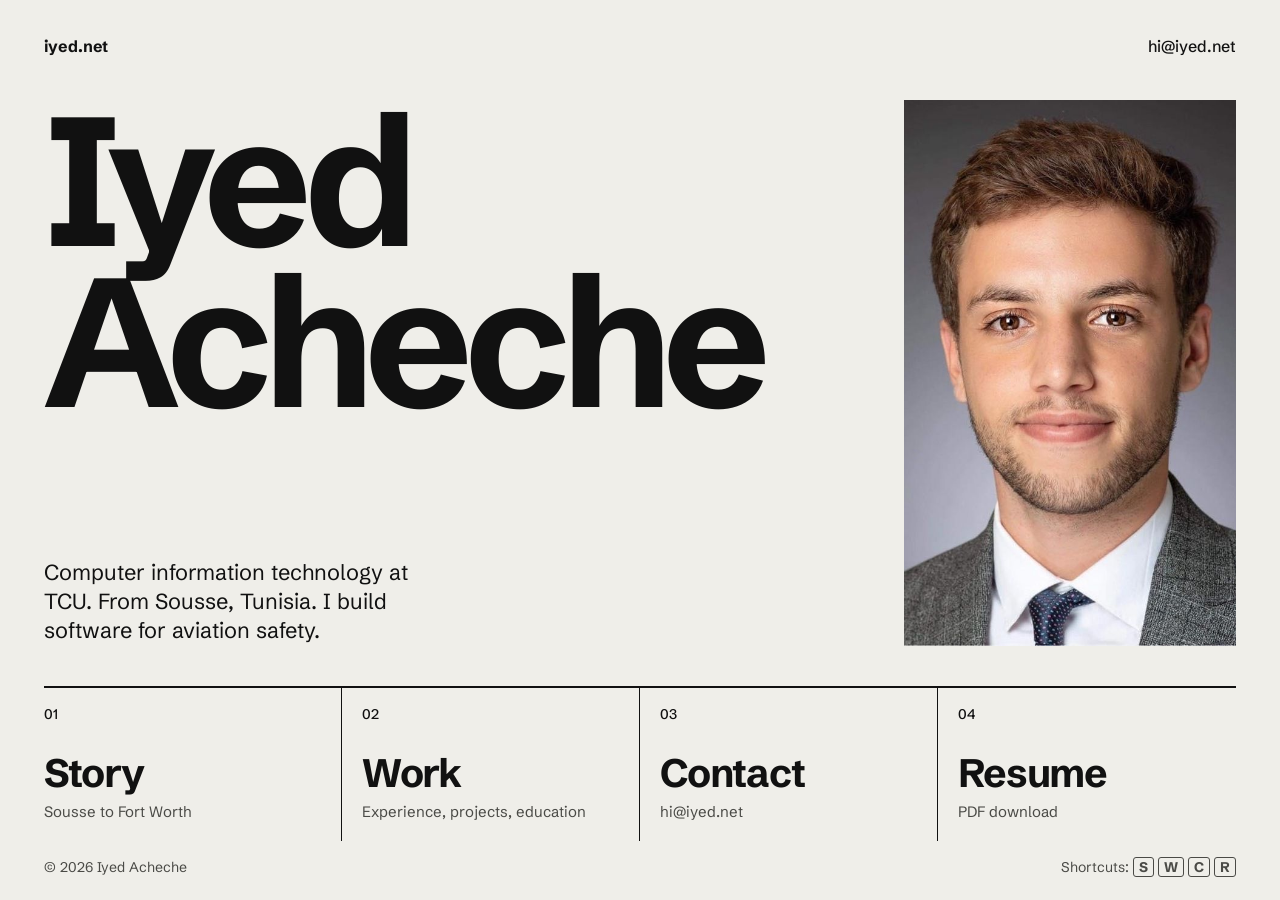
==== commit e6816f47: "Redesign (Direction B, Paper): four-page site with home, story, work, contact One-screen home page p" ====
--- a/index.html
+++ b/index.html
@@ -4,109 +4,49 @@
 <meta charset="utf-8">
 <meta name="viewport" content="width=device-width, initial-scale=1">
 <title>Iyed Acheche</title>
-<meta name="description" content="Iyed Acheche. From Sousse, Tunisia, studying computer information technology at TCU, building software for aviation safety.">
+<meta name="description" content="Iyed Acheche. Computer information technology at TCU, from Sousse, Tunisia. Software for aviation safety.">
+<meta property="og:type" content="website">
+<meta property="og:title" content="Iyed Acheche">
+<meta property="og:description" content="Computer information technology at TCU. From Sousse, Tunisia. I build software for aviation safety.">
+<meta property="og:image" content="https://iyedacheche.github.io/iyed-acheche-personal-website/og.png">
+<meta name="twitter:card" content="summary_large_image">
+<link rel="icon" href="favicon.svg" type="image/svg+xml">
+<link rel="apple-touch-icon" href="apple-touch-icon.png">
 <link rel="preconnect" href="https://fonts.googleapis.com">
 <link rel="preconnect" href="https://fonts.gstatic.com" crossorigin>
-<link href="https://fonts.googleapis.com/css2?family=Fraunces:opsz,wght@9..144,400;9..144,500&family=Hanken+Grotesk:wght@400;500&display=swap" rel="stylesheet">
-<style>
-:root{--bg:#14140F;--ink:#F1E9D8;--mute:#A8A292;--accent:#D97A54;--rule:rgba(241,233,216,0.16);--panel:#1D1C15}
-*{box-sizing:border-box}
-body{margin:0;background:var(--bg);color:var(--ink);font-family:'Hanken Grotesk',sans-serif;min-height:100vh}
-a{color:var(--ink);text-decoration:none}
-a:focus-visible{outline:2px solid var(--accent);outline-offset:4px}
-.page{max-width:1440px;margin:0 auto;min-height:100vh;padding:48px 72px 40px;display:flex;flex-direction:column;justify-content:space-between;gap:48px}
-.top{display:flex;justify-content:space-between;align-items:baseline;font-size:16px;color:var(--mute)}
-.name{font-family:'Fraunces',serif;font-size:20px;font-weight:500;color:var(--ink)}
-.main{display:flex;justify-content:space-between;align-items:center;gap:72px}
-.copy{display:flex;flex-direction:column;gap:52px;flex:1 1 0;min-width:0}
-h1{margin:0;font-family:'Fraunces',serif;font-weight:400;font-size:clamp(34px,3.5vw,50px);line-height:1.14;letter-spacing:-0.01em;max-width:21ch}
-nav{display:flex;flex-direction:column;max-width:680px;border-bottom:1px solid var(--rule)}
-nav a{display:grid;grid-template-columns:44px 1fr auto 28px;align-items:baseline;padding:17px 0;border-top:1px solid var(--rule);transition:opacity 180ms ease-out}
-nav .num{font-size:14px;color:var(--accent)}
-nav .label{font-family:'Fraunces',serif;font-size:30px;line-height:1.1;transition:transform 180ms ease-out}
-nav .hint{font-size:15px;color:var(--mute)}
-nav .arrow{font-size:20px;text-align:right}
-nav:hover a,nav:focus-within a{opacity:.4}
-nav a:hover,nav a:focus-visible{opacity:1}
-nav a:hover .label,nav a:focus-visible .label{transform:translateX(10px)}
-.figure{flex:0 0 auto;width:400px;display:flex;flex-direction:column;gap:14px}
-.frame{position:relative;width:400px;height:500px;overflow:hidden;background:var(--panel)}
-.frame img{position:absolute;inset:0;width:100%;height:100%;object-fit:cover;transition:opacity 260ms ease-out}
-.portrait{object-position:50% 20%;opacity:1}
-.tree{opacity:0}
-.cap{font-size:14px;color:var(--mute);position:relative;height:1.3em}
-.cap span{position:absolute;left:0;top:0;transition:opacity 260ms ease-out}
-.cap .c2{opacity:0}
-.page:has(a[data-key="story"]:hover) .portrait,.page:has(a[data-key="story"]:focus-visible) .portrait{opacity:0}
-.page:has(a[data-key="story"]:hover) .tree,.page:has(a[data-key="story"]:focus-visible) .tree{opacity:1}
-.page:has(a[data-key="story"]:hover) .c1,.page:has(a[data-key="story"]:focus-visible) .c1{opacity:0}
-.page:has(a[data-key="story"]:hover) .c2,.page:has(a[data-key="story"]:focus-visible) .c2{opacity:1}
-.foot{display:flex;justify-content:space-between;align-items:baseline;font-size:15px;color:var(--mute)}
-.foot div{display:flex;gap:28px;flex-wrap:wrap}
-.foot a{color:var(--mute)}
-.foot a:hover{color:var(--ink)}
-@media (max-width:1000px){
-.page{padding:32px 24px 28px;gap:32px}
-.main{flex-direction:column-reverse;align-items:stretch;gap:32px}
-.copy{gap:32px}
-.figure{display:none}
-h1{font-size:28px;line-height:1.2;max-width:none}
-nav{max-width:none}
-nav a{grid-template-columns:36px 1fr 28px;align-items:center;min-height:68px;padding:12px 0}
-nav .num{font-size:13px}
-nav .label{font-size:26px}
-nav .hint{grid-column:2;grid-row:2;font-size:14px}
-nav .arrow{grid-column:3;grid-row:1 / span 2}
-nav .num{grid-row:1 / span 2}
-nav:hover a,nav:focus-within a{opacity:1}
-nav a:hover .label{transform:none}
-.top{align-items:center}
-.top .where{display:none}
-.mobile-portrait{display:block}
-.foot .hover-note{display:none}
-}
-.mobile-portrait{display:none;width:64px;height:64px;border-radius:50%;object-fit:cover;object-position:50% 20%}
-@media (prefers-reduced-motion:reduce){*{transition:none!important}}
-</style>
+<link href="https://fonts.googleapis.com/css2?family=Schibsted+Grotesk:wght@400;500;700&amp;display=swap" rel="stylesheet">
+<link rel="stylesheet" href="assets/style.css">
+<script defer data-domain="iyed.net" src="https://plausible.io/js/script.js"></script>
 </head>
-<body>
-<div class="page">
+<body class="home">
 
-<header class="top">
-<span class="name">Iyed Acheche</span>
-<span class="where">Fort Worth, Texas</span>
-<img class="mobile-portrait" src="photos/home_portrait.jpg" alt="Portrait of Iyed Acheche">
+<header class="bar">
+  <a class="mark" href="index.html" aria-label="Iyed Acheche, home">iyed.net</a>
+  <a href="mailto:hi@iyed.net">hi@iyed.net</a>
 </header>
 
-<main class="main">
-<div class="copy">
-<h1>I grew up in Sousse, Tunisia, and I'm finishing a degree in computer information technology at TCU. Lately I build software for aviation safety.</h1>
-<nav aria-label="Main">
-<a data-key="story" href="story.html"><span class="num">01</span><span class="label">Story</span><span class="hint">Sousse to Fort Worth</span><span class="arrow">→</span></a>
-<a data-key="work" href="story.html#work"><span class="num">02</span><span class="label">Work</span><span class="hint">Experience, projects, education</span><span class="arrow">→</span></a>
-<a data-key="contact" href="story.html#contact"><span class="num">03</span><span class="label">Contact</span><span class="hint">hi@iyed.net</span><span class="arrow">→</span></a>
-<a data-key="resume" href="Iyed_Acheche_Resume.pdf"><span class="num">04</span><span class="label">Resume</span><span class="hint">PDF download</span><span class="arrow">↓</span></a>
-</nav>
-</div>
-
-<div class="figure">
-<div class="frame">
-<img class="portrait" src="photos/home_portrait.jpg" alt="Portrait of Iyed Acheche">
-<img class="tree" src="photos/home_olive_tree.jpg" alt="An olive tree in Tunisia">
-</div>
-<div class="cap"><span class="c1">Iyed Acheche</span><span class="c2">Tunisia</span></div>
-</div>
+<main class="hero">
+  <div class="hero-text">
+    <h1 class="name">Iyed<br>Acheche</h1>
+    <p class="blurb">Computer information technology at TCU. From Sousse, Tunisia. I build software for aviation safety.</p>
+  </div>
+  <div class="portrait">
+    <img src="assets/photos/portrait.jpg" alt="Portrait of Iyed Acheche" width="900" height="900">
+  </div>
 </main>
 
+<nav class="tiles" aria-label="Main">
+  <a class="tile" href="story.html"><span class="n">01</span><span><span class="t">Story</span><span class="h">Sousse to Fort Worth</span></span></a>
+  <a class="tile" href="work.html"><span class="n">02</span><span><span class="t">Work</span><span class="h">Experience, projects, education</span></span></a>
+  <a class="tile" href="contact.html"><span class="n">03</span><span><span class="t">Contact</span><span class="h">hi@iyed.net</span></span></a>
+  <a class="tile" href="Iyed_Acheche_Resume.pdf" download data-key="r"><span class="n">04</span><span><span class="t">Resume</span><span class="h">PDF download</span></span></a>
+</nav>
+
 <footer class="foot">
-<div>
-<a href="mailto:hi@iyed.net">hi@iyed.net</a>
-<a href="https://www.linkedin.com/in/iyedacheche">LinkedIn</a>
-<a href="https://github.com/IyedAcheche">GitHub</a>
-</div>
-<span class="hover-note">Hover a link to preview that page</span>
+  <span>&copy; 2026 Iyed Acheche</span>
+  <span class="keys">Shortcuts: <kbd>S</kbd> <kbd>W</kbd> <kbd>C</kbd> <kbd>R</kbd></span>
 </footer>
 
-</div>
+<script src="assets/site.js"></script>
 </body>
 </html>
--- a/assets/style.css
+++ b/assets/style.css
@@ -0,0 +1,163 @@
+:root{
+  --paper:#EFEEE9;
+  --ink:#111111;
+  --muted:#4A4A46;
+  --line:#111111;
+  --soft:#D9D7CF;
+  --purple:#4D1979;
+  --purple-soft:#E4D9F2;
+  --pad:clamp(20px,3.4vw,48px);
+  --sans:'Schibsted Grotesk',system-ui,-apple-system,'Segoe UI',sans-serif;
+}
+@view-transition{navigation:auto}
+*{box-sizing:border-box}
+html{-webkit-text-size-adjust:100%}
+body{margin:0;background:var(--paper);color:var(--ink);font-family:var(--sans);font-size:18px;line-height:1.5}
+a{color:var(--ink);text-decoration:none}
+a:focus-visible,button:focus-visible,summary:focus-visible{outline:3px solid var(--purple);outline-offset:3px}
+img{display:block;max-width:100%;height:auto}
+::selection{background:var(--purple);color:#fff}
+.sr{position:absolute;width:1px;height:1px;overflow:hidden;clip:rect(0 0 0 0);white-space:nowrap}
+
+/* top bar */
+.bar{display:flex;justify-content:space-between;align-items:baseline;gap:12px 28px;flex-wrap:wrap;padding:28px var(--pad) 0;font-size:16px;font-weight:500}
+.bar nav{display:flex;gap:6px 24px;flex-wrap:wrap}
+.bar a{padding:6px 0}
+.bar a:hover{color:var(--purple);text-decoration:underline;text-underline-offset:4px}
+.bar a[aria-current="page"]{text-decoration:underline;text-underline-offset:6px;text-decoration-thickness:2px}
+.mark{font-weight:700;letter-spacing:-0.01em}
+
+/* home */
+body.home{min-height:100vh;min-height:100svh;display:flex;flex-direction:column}
+.hero{flex:1 1 auto;display:flex;justify-content:space-between;align-items:stretch;gap:56px;padding:36px var(--pad) 40px;min-height:0}
+.hero-text{display:flex;flex-direction:column;justify-content:space-between;gap:28px;min-width:0}
+h1.name{margin:0;font-weight:700;font-size:min(14.3vw,26vh);line-height:.88;letter-spacing:-.055em;view-transition-name:name}
+.blurb{margin:0;font-size:clamp(19px,1.7vw,24px);line-height:1.35;max-width:30ch}
+.portrait{flex:0 0 auto;width:clamp(220px,26vw,380px);background:var(--soft);overflow:hidden}
+.portrait img{width:100%;height:100%;object-fit:cover;object-position:50% 20%}
+.tiles{display:grid;grid-template-columns:repeat(4,minmax(0,1fr));border-top:2px solid var(--ink);flex:0 0 auto;margin:0 var(--pad)}
+.tile{display:flex;flex-direction:column;justify-content:space-between;gap:28px;min-height:clamp(104px,17vh,176px);padding:16px 20px 18px;border-right:1px solid var(--line);transition:background-color .16s ease-out,color .16s ease-out}
+.tile:first-child{padding-left:0}
+.tile:last-child{border-right:0;padding-right:0}
+.tile .n{font-size:14px;font-weight:500}
+.tile .t{display:block;font-size:clamp(30px,3.1vw,44px);font-weight:700;letter-spacing:-.03em;line-height:1}
+.tile .h{display:block;margin-top:8px;font-size:15px;color:var(--muted);transition:color .16s}
+.tile:hover,.tile:focus-visible{background:var(--purple);color:#fff}
+.tile:hover .h,.tile:focus-visible .h{color:var(--purple-soft)}
+.tile:hover{margin:0 -1px}
+.tile:first-child:hover{padding-left:20px}
+.tile:last-child:hover{padding-right:20px}
+.tile:focus-visible{outline-offset:-3px;outline-color:#fff}
+.foot{padding:16px var(--pad) 22px;font-size:14px;color:var(--muted);display:flex;justify-content:space-between;gap:16px;flex-wrap:wrap}
+.foot a{color:var(--muted)}
+.foot a:hover{color:var(--purple);text-decoration:underline}
+.keys{display:none}
+@media (hover:hover) and (min-width:820px){.keys{display:inline}}
+kbd{font:inherit;font-weight:700;border:1px solid currentColor;border-radius:3px;padding:0 5px}
+
+/* inner pages */
+.page{padding:clamp(40px,7vw,96px) var(--pad) 40px;max-width:1344px;margin:0 auto}
+h1.title{margin:0 0 22px;font-weight:700;font-size:clamp(56px,11vw,150px);line-height:.9;letter-spacing:-.055em;view-transition-name:name}
+.lede{margin:0 0 clamp(36px,5vw,64px);font-size:clamp(19px,1.8vw,24px);line-height:1.35;max-width:36ch;color:var(--ink)}
+.btn{display:inline-flex;align-items:center;gap:10px;padding:14px 22px;border:2px solid var(--ink);background:var(--ink);color:var(--paper);font:inherit;font-size:16px;font-weight:500;cursor:pointer;transition:background-color .16s,border-color .16s,color .16s}
+.btn:hover{background:var(--purple);border-color:var(--purple);color:#fff}
+.btn.ghost{background:transparent;color:var(--ink)}
+.btn.ghost:hover{background:var(--purple);color:#fff}
+.btns{display:flex;gap:12px;flex-wrap:wrap}
+
+/* story timeline */
+.stop{display:grid;grid-template-columns:minmax(120px,200px) minmax(0,1fr);gap:8px 32px;padding:28px 0 36px;border-top:2px solid var(--ink)}
+.stop:last-child{border-bottom:2px solid var(--ink)}
+.when{font-size:15px;font-weight:500;color:var(--muted);padding-top:8px}
+.stop h2{margin:0 0 10px;font-size:clamp(26px,3vw,38px);font-weight:700;letter-spacing:-.03em;line-height:1.05}
+.stop p{margin:0 0 12px;max-width:62ch}
+.photos{display:flex;flex-wrap:wrap;gap:12px;margin-top:20px;align-items:flex-start}
+.photos figure{margin:0;width:min(230px,100%)}
+.photos figure.wide{width:min(380px,100%)}
+.photos figcaption{margin-top:6px;font-size:14px;color:var(--muted)}
+details>summary{cursor:pointer;list-style:none}
+details>summary::-webkit-details-marker{display:none}
+.more{margin-top:6px}
+.more summary{display:inline-block;font-size:15px;font-weight:500;padding:6px 0;text-decoration:underline;text-underline-offset:4px}
+.more summary:hover{color:var(--purple)}
+.more p{margin-top:8px}
+
+.chips{display:grid;grid-template-columns:repeat(4,minmax(0,1fr));margin:18px 0 0;padding:0;list-style:none;border-top:1px solid var(--ink);max-width:720px}
+.chips li{padding:18px 16px 18px 0;border-right:1px solid var(--ink);font-size:clamp(18px,1.8vw,24px);font-weight:700;letter-spacing:-.02em;line-height:1.15}
+.chips li:not(:first-child){padding-left:16px}
+.chips li:last-child{border-right:0}
+@media (max-width:819px){.chips{grid-template-columns:repeat(2,minmax(0,1fr))}.chips li{border-bottom:1px solid var(--ink);padding:14px 12px 14px 0}.chips li:nth-child(2n){border-right:0}.chips li:nth-child(2n+1){padding-left:0}.chips li:nth-child(2n){padding-left:14px}}
+
+/* work */
+.sect{margin:0 0 clamp(40px,6vw,72px)}
+.sect>h2{margin:0 0 14px;font-size:15px;font-weight:700;text-transform:uppercase;letter-spacing:.08em}
+.row{border-top:1px solid var(--ink)}
+.row:last-child{border-bottom:1px solid var(--ink)}
+.row summary{display:grid;grid-template-columns:minmax(120px,200px) minmax(0,1fr) 28px;gap:8px 32px;align-items:baseline;padding:20px 0}
+.row summary:hover .rt{color:var(--purple)}
+.rd{font-size:15px;color:var(--muted)}
+.rt{font-size:clamp(20px,2vw,26px);font-weight:700;letter-spacing:-.02em;line-height:1.15}
+.rt small{display:block;margin-top:4px;font-size:15px;font-weight:400;letter-spacing:0;color:var(--muted)}
+.rp{font-size:24px;line-height:1;text-align:right}
+.rp::before{content:'+'}
+.row[open] .rp::before{content:'-'}
+.row ul{margin:0 0 24px;padding:0 0 0 20px;max-width:64ch;margin-left:calc(min(200px,100%) + 32px)}
+.row li{margin-bottom:6px}
+.skills{margin:0;display:grid;grid-template-columns:minmax(120px,200px) minmax(0,1fr);gap:8px 32px;border-top:1px solid var(--ink);border-bottom:1px solid var(--ink);padding:20px 0}
+.skills dt{font-size:15px;color:var(--muted)}
+.skills dd{margin:0}
+
+/* contact */
+.mail{display:inline-block;font-size:clamp(34px,7.2vw,104px);font-weight:700;letter-spacing:-.05em;line-height:1;word-break:break-word}
+.mail:hover{color:var(--purple)}
+.copyrow{display:flex;align-items:center;gap:16px;flex-wrap:wrap;margin:28px 0 clamp(40px,6vw,72px)}
+.status{font-size:15px;color:var(--muted)}
+.links{border-top:2px solid var(--ink);margin:0;padding:0;list-style:none}
+.links li{border-bottom:1px solid var(--ink)}
+.links a{display:grid;grid-template-columns:minmax(120px,200px) minmax(0,1fr) 28px;gap:8px 32px;align-items:baseline;padding:20px 0}
+.links .k{font-size:15px;color:var(--muted)}
+.links .v{font-size:clamp(20px,2vw,26px);font-weight:700;letter-spacing:-.02em;overflow-wrap:anywhere}
+.links .a{text-align:right}
+.links a:hover .v{color:var(--purple)}
+.note{margin:28px 0 0;max-width:52ch;color:var(--muted)}
+
+@media (max-width:819px){
+  body{font-size:17px}
+  .hero{flex-direction:column;gap:16px;padding-top:18px;padding-bottom:18px}
+  h1.name{font-size:clamp(64px,21vw,140px)}
+  .hero-text{gap:20px}
+  .portrait{width:100%;height:clamp(130px,23vh,240px)}
+  body.home .foot{display:none}
+  .tiles{grid-template-columns:repeat(2,minmax(0,1fr))}
+  .tile{min-height:88px;gap:14px;border-bottom:1px solid var(--line);padding:12px 12px 14px}
+  .tile:nth-child(2n){border-right:0;padding-left:14px;padding-right:0}
+  .tile:nth-child(2n+1){padding-left:0}
+  .tile:nth-child(n+3){border-bottom:0}
+  .tile .h{display:none}
+  .tile:hover{margin:0}
+  .tile:first-child:hover,.tile:nth-child(2n+1):hover{padding-left:12px}
+  .tile:nth-child(2n):hover{padding-left:14px}
+  .tile:last-child:hover{padding-right:0}
+  .stop{grid-template-columns:1fr;padding:22px 0 28px}
+  .when{padding-top:0}
+  .row summary{grid-template-columns:minmax(0,1fr) 28px;padding:16px 0}
+  .rd{grid-column:1 / 2;grid-row:1}
+  .rt{grid-column:1 / 2;grid-row:2}
+  .rp{grid-column:2;grid-row:1 / 3;align-self:center}
+  .row ul{margin-left:0}
+  .skills{grid-template-columns:1fr;gap:2px}
+  .skills dd{margin-bottom:10px}
+  .links a{grid-template-columns:minmax(0,1fr) 28px;padding:16px 0}
+  .links .k{grid-column:1 / 2}
+  .links .v{grid-column:1 / 2}
+  .links .a{grid-column:2;grid-row:1 / 3;align-self:center}
+}
+@media (prefers-reduced-motion:reduce){
+  *{transition:none!important}
+  @view-transition{navigation:none}
+}
+@media (min-width:820px) and (max-height:780px){
+  .hero{padding-top:20px;padding-bottom:22px}
+  .foot{padding-top:8px;padding-bottom:12px}
+  .bar{padding-top:20px}
+}
